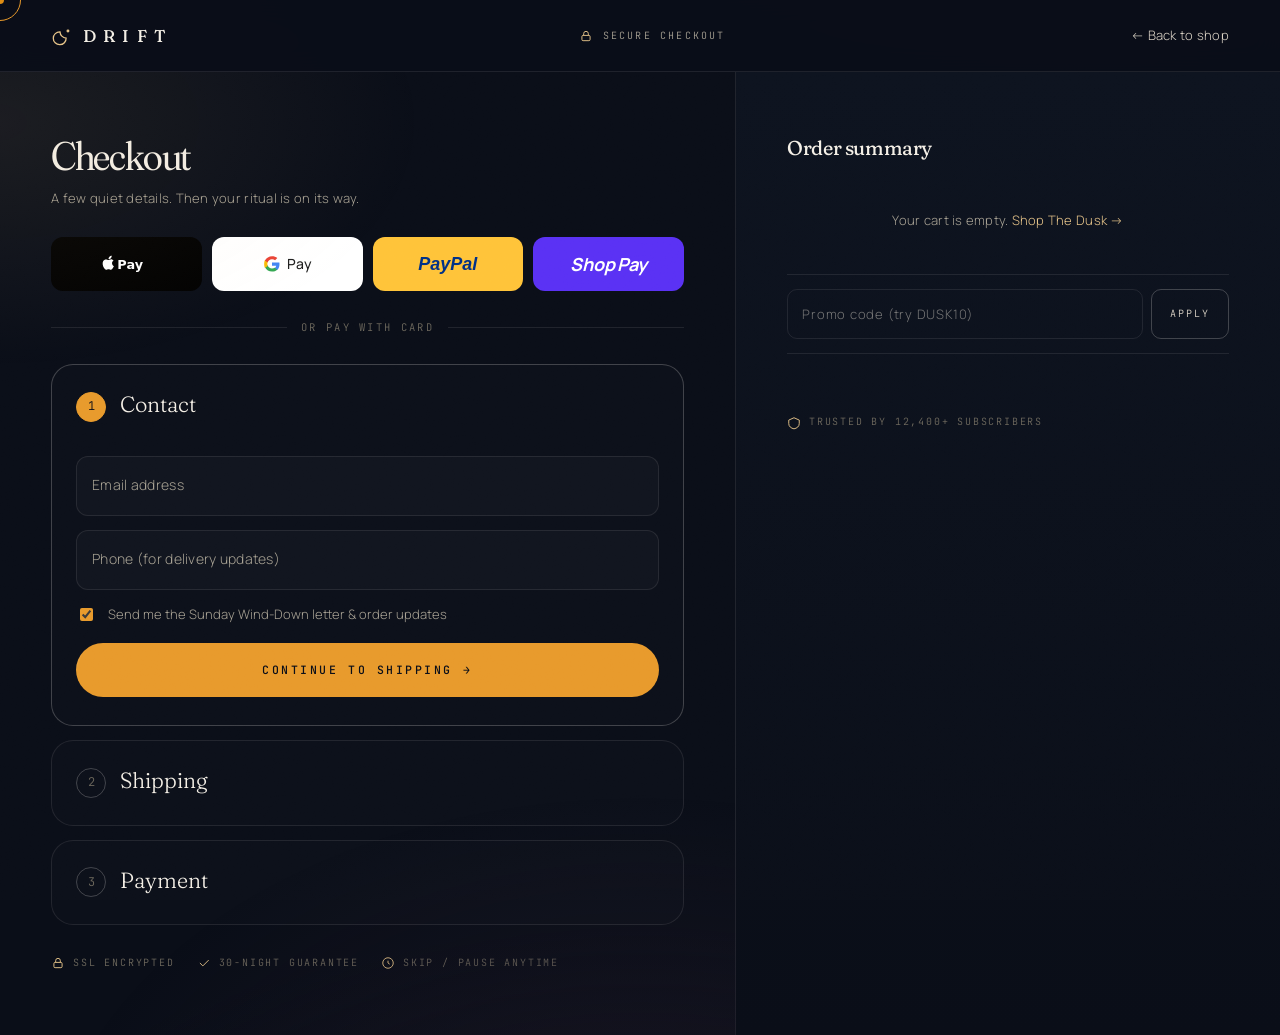
==== checkout.html @ dd1e059d "Initial commit: DRIFT nighttime ritual site - Landing page with hero, problem, ingredients, ritual, " ====
<!doctype html>
<html lang="en">
<head>
<meta charset="utf-8" />
<meta name="viewport" content="width=device-width, initial-scale=1, viewport-fit=cover" />
<title>Checkout · DRIFT</title>
<meta name="theme-color" content="#0A0E18" />
<link rel="preconnect" href="https://fonts.googleapis.com">
<link rel="preconnect" href="https://fonts.gstatic.com" crossorigin>
<link href="https://fonts.googleapis.com/css2?family=Fraunces:ital,opsz,wght,SOFT@0,9..144,300..700,0..100;1,9..144,300..700,0..100&family=Manrope:wght@200;300;400;500;600;700&family=JetBrains+Mono:wght@400;500;600&display=swap" rel="stylesheet">
<link rel="stylesheet" href="assets/styles.css">
</head>
<body class="checkout-shell">

<div class="cursor cursor-dot" id="cursor-dot" aria-hidden="true"></div>
<div class="cursor ring" id="cursor-ring" aria-hidden="true"></div>
<div class="scroll-progress" aria-hidden="true"></div>

<!-- Slim checkout bar -->
<header class="co-bar">
  <a href="index.html" class="brand" aria-label="DRIFT — back home">
    <svg class="logo" viewBox="0 0 24 24" fill="none" stroke="currentColor" stroke-width="1.4">
      <path d="M16.5 14.2A7 7 0 0 1 9.8 7.5a7 7 0 1 0 6.7 6.7Z"/>
      <circle cx="18.5" cy="6.5" r="0.9" fill="currentColor"/>
    </svg>
    DRIFT
  </a>
  <div class="secure">
    <svg width="14" height="14" viewBox="0 0 24 24" fill="none" stroke="currentColor" stroke-width="1.6">
      <rect x="5" y="11" width="14" height="9" rx="2"/>
      <path d="M8 11V8a4 4 0 0 1 8 0v3"/>
    </svg>
    Secure checkout
  </div>
  <a href="index.html" class="small" style="color:var(--bone-dim)">← Back to shop</a>
</header>

<div class="co-grid">
  <!-- LEFT: Forms -->
  <main class="co-left">
    <h2 style="font-size:clamp(28px, 3.4vw, 40px); margin-bottom:6px">Checkout</h2>
    <p class="small">A few quiet details. Then your ritual is on its way.</p>

    <!-- Express pay -->
    <div class="express-pay" aria-label="Express checkout">
      <button class="pay-btn pay-apple" data-express="apple" aria-label="Apple Pay">
        <svg viewBox="0 0 60 24" xmlns="http://www.w3.org/2000/svg" aria-hidden="true" height="22">
          <path fill="currentColor" d="M11 6.6c.7 0 1.6-.5 2.1-1.1.5-.6.8-1.4.8-2.2 0-.1 0-.2 0-.3-1 0-2.1.6-2.7 1.3-.5.5-.9 1.4-.8 2.2 0 .1 0 .1.6.1ZM13 7c-1.2-.1-2.2.7-2.8.7-.6 0-1.5-.7-2.5-.7-1.3 0-2.5.7-3.1 1.8-1.3 2.3-.4 5.7.9 7.5.6.9 1.4 1.9 2.4 1.9 1 0 1.3-.6 2.5-.6 1.2 0 1.5.6 2.5.6 1 0 1.7-.9 2.3-1.8.7-1 1-2 1-2.1 0 0-2-.8-2-3.1 0-1.9 1.6-2.8 1.7-2.9-.9-1.4-2.4-1.6-2.9-1.6Z"/>
          <text x="20" y="17" font-family="-apple-system, BlinkMacSystemFont, system-ui" font-weight="600" font-size="14" fill="currentColor">Pay</text>
        </svg>
      </button>
      <button class="pay-btn pay-google" data-express="google" aria-label="Google Pay">
        <svg width="18" height="18" viewBox="0 0 24 24" aria-hidden="true">
          <path fill="#4285F4" d="M22 12.2c0-.7-.1-1.5-.2-2.2H12v4.2h5.6c-.2 1.3-1 2.4-2.1 3.1v2.6h3.4c2-1.8 3.1-4.5 3.1-7.7Z"/>
          <path fill="#34A853" d="M12 22c2.8 0 5.2-.9 7-2.5l-3.4-2.6c-.9.6-2.1 1-3.6 1-2.8 0-5.1-1.9-5.9-4.4H2.6v2.7C4.4 19.6 8 22 12 22Z"/>
          <path fill="#FBBC04" d="M6.1 13.5c-.2-.6-.3-1.3-.3-2s.1-1.4.3-2V6.8H2.6C1.9 8.3 1.5 10.1 1.5 12s.4 3.7 1.1 5.2L6.1 14.5Z"/>
          <path fill="#EA4335" d="M12 5.5c1.6 0 3 .5 4.1 1.6l3-3C17.2 2.4 14.8 1.5 12 1.5 8 1.5 4.4 3.9 2.6 7.3L6.1 10c.8-2.5 3.1-4.5 5.9-4.5Z"/>
        </svg>
        Pay
      </button>
      <button class="pay-btn pay-paypal" data-express="paypal" aria-label="PayPal">PayPal</button>
      <button class="pay-btn pay-shop" data-express="shop" aria-label="Shop Pay"><span></span></button>
    </div>
    <div class="pay-divider">or pay with card</div>

    <!-- Step 1: Contact -->
    <section class="co-step active" id="step-contact" data-step="contact">
      <header class="co-step-head">
        <span class="co-step-num">1</span>
        <div style="flex:1">
          <div class="co-step-title">Contact</div>
          <div class="co-step-summary" id="sum-contact"></div>
        </div>
        <button class="edit" type="button" data-edit="contact">Edit</button>
      </header>
      <div class="co-step-body">
        <div class="co-step-inner">
          <div class="field">
            <input type="email" id="email" placeholder=" " required autocomplete="email"/>
            <label for="email">Email address</label>
          </div>
          <div class="field">
            <input type="tel" id="phone" placeholder=" " autocomplete="tel"/>
            <label for="phone">Phone (for delivery updates)</label>
          </div>
          <label class="save-row">
            <input type="checkbox" id="optin" checked/>
            <span>Send me the Sunday Wind-Down letter & order updates</span>
          </label>
          <button class="btn btn-primary btn-block" data-next="contact" style="margin-top:18px">Continue to shipping <span class="arr">→</span></button>
        </div>
      </div>
    </section>

    <!-- Step 2: Shipping -->
    <section class="co-step" id="step-shipping" data-step="shipping">
      <header class="co-step-head">
        <span class="co-step-num">2</span>
        <div style="flex:1">
          <div class="co-step-title">Shipping</div>
          <div class="co-step-summary" id="sum-shipping"></div>
        </div>
        <button class="edit" type="button" data-edit="shipping">Edit</button>
      </header>
      <div class="co-step-body">
        <div class="co-step-inner">
          <div class="field-row">
            <div class="field">
              <input type="text" id="first" placeholder=" " required autocomplete="given-name"/>
              <label for="first">First name</label>
            </div>
            <div class="field">
              <input type="text" id="last" placeholder=" " required autocomplete="family-name"/>
              <label for="last">Last name</label>
            </div>
          </div>
          <div class="field">
            <input type="text" id="address" placeholder=" " required autocomplete="address-line1"/>
            <label for="address">Address</label>
          </div>
          <div class="field">
            <input type="text" id="address2" placeholder=" " autocomplete="address-line2"/>
            <label for="address2">Apartment, suite, etc. (optional)</label>
          </div>
          <div class="field-row-3">
            <div class="field">
              <input type="text" id="city" placeholder=" " required autocomplete="address-level2"/>
              <label for="city">City</label>
            </div>
            <div class="field">
              <select id="state" required>
                <option value="" disabled selected hidden></option>
                <option>CA</option><option>NY</option><option>TX</option><option>FL</option>
                <option>WA</option><option>MA</option><option>IL</option><option>CO</option>
              </select>
              <label for="state">State</label>
            </div>
            <div class="field">
              <input type="text" id="zip" placeholder=" " required pattern="\d{5}" autocomplete="postal-code"/>
              <label for="zip">ZIP</label>
            </div>
          </div>

          <!-- Shipping method -->
          <div style="margin-top:18px; display:flex; flex-direction:column; gap:10px">
            <label class="ship-method" style="display:flex; align-items:center; justify-content:space-between; padding:16px 18px; border:1px solid var(--amber); background:rgba(245,166,35,.06); border-radius:12px; cursor:pointer">
              <span style="display:flex; align-items:center; gap:12px">
                <input type="radio" name="ship" checked style="accent-color:var(--amber)"/>
                <span>
                  <div style="font-family:var(--serif); font-size:16px">Standard · 3–5 days</div>
                  <div class="small">Carbon-neutral shipping</div>
                </span>
              </span>
              <span style="font-family:var(--serif); font-size:16px" id="std-ship">Free</span>
            </label>
            <label class="ship-method" style="display:flex; align-items:center; justify-content:space-between; padding:16px 18px; border:1px solid var(--hairline); border-radius:12px; cursor:pointer">
              <span style="display:flex; align-items:center; gap:12px">
                <input type="radio" name="ship" style="accent-color:var(--amber)"/>
                <span>
                  <div style="font-family:var(--serif); font-size:16px">Express · 1–2 days</div>
                  <div class="small">Tomorrow night, on us</div>
                </span>
              </span>
              <span style="font-family:var(--serif); font-size:16px">$12</span>
            </label>
          </div>

          <button class="btn btn-primary btn-block" data-next="shipping" style="margin-top:18px">Continue to payment <span class="arr">→</span></button>
        </div>
      </div>
    </section>

    <!-- Step 3: Payment -->
    <section class="co-step" id="step-payment" data-step="payment">
      <header class="co-step-head">
        <span class="co-step-num">3</span>
        <div style="flex:1">
          <div class="co-step-title">Payment</div>
          <div class="co-step-summary" id="sum-payment"></div>
        </div>
        <button class="edit" type="button" data-edit="payment">Edit</button>
      </header>
      <div class="co-step-body">
        <div class="co-step-inner">
          <div class="card-input-wrap">
            <div class="field" style="margin-bottom:0">
              <input type="text" id="card" placeholder=" " required maxlength="23" inputmode="numeric" autocomplete="cc-number"/>
              <label for="card">Card number</label>
            </div>
            <div class="brands" aria-hidden="true">
              <div class="card-brand brand-visa" id="b-visa">VISA</div>
              <div class="card-brand brand-mc" id="b-mc">MC</div>
              <div class="card-brand brand-amex" id="b-amex">AMEX</div>
            </div>
          </div>
          <div class="field-row" style="margin-top:14px">
            <div class="field">
              <input type="text" id="exp" placeholder=" " required maxlength="5" inputmode="numeric" autocomplete="cc-exp"/>
              <label for="exp">MM / YY</label>
            </div>
            <div class="field">
              <input type="text" id="cvc" placeholder=" " required maxlength="4" inputmode="numeric" autocomplete="cc-csc"/>
              <label for="cvc">CVC</label>
            </div>
          </div>
          <div class="field">
            <input type="text" id="cardname" placeholder=" " required autocomplete="cc-name"/>
            <label for="cardname">Name on card</label>
          </div>
          <label class="save-row">
            <input type="checkbox" id="billing-same" checked/>
            <span>Billing address is the same as shipping</span>
          </label>
          <label class="save-row">
            <input type="checkbox" id="save-info"/>
            <span>Save my info for faster checkout next time</span>
          </label>

          <button class="btn btn-primary btn-block btn-lg" id="place-order" style="margin-top:22px">
            <span id="place-label">Place order — <span id="place-total">$0.00</span></span>
            <span class="arr">→</span>
          </button>

          <p class="small" style="margin-top:14px; text-align:center">
            By placing your order you agree to DRIFT's <a href="#" style="color:var(--amber-soft)">Terms</a> &
            <a href="#" style="color:var(--amber-soft)">Privacy Policy</a>.
          </p>
        </div>
      </div>
    </section>

    <div class="trust-row" style="margin-top:30px">
      <span><svg width="14" height="14" viewBox="0 0 24 24" fill="none" stroke="currentColor" stroke-width="1.6"><rect x="5" y="11" width="14" height="9" rx="2"/><path d="M8 11V8a4 4 0 0 1 8 0v3"/></svg>SSL encrypted</span>
      <span><svg width="14" height="14" viewBox="0 0 24 24" fill="none" stroke="currentColor" stroke-width="1.6"><path d="M5 12l5 5L20 7"/></svg>30-night guarantee</span>
      <span><svg width="14" height="14" viewBox="0 0 24 24" fill="none" stroke="currentColor" stroke-width="1.6"><circle cx="12" cy="12" r="9"/><path d="M12 8v4l3 2"/></svg>Skip / pause anytime</span>
    </div>
  </main>

  <!-- RIGHT: Order summary -->
  <aside class="co-right">
    <div class="summary">
      <h3>Order summary</h3>
      <div id="sum-lines"></div>

      <div class="promo-row">
        <input type="text" id="promo" placeholder="Promo code (try DUSK10)" autocomplete="off"/>
        <button id="apply-promo" type="button">Apply</button>
      </div>
      <div class="promo-applied" id="promo-applied">✓ DUSK10 applied — 10% off your order</div>

      <div class="sum-totals" id="sum-totals"></div>

      <div class="trust-row">
        <span><svg width="14" height="14" viewBox="0 0 24 24" fill="none" stroke="currentColor" stroke-width="1.6"><path d="M3 7l9-4 9 4v6c0 5-4 8-9 9-5-1-9-4-9-9V7Z"/></svg>Trusted by 12,400+ subscribers</span>
      </div>
    </div>
  </aside>
</div>

<script src="assets/app.js"></script>
<script>
  // Render order summary
  function renderSummary(){
    const s = Cart.summary();
    const lines = document.getElementById('sum-lines');
    const totals = document.getElementById('sum-totals');

    if(s.items.length === 0){
      lines.innerHTML = `<p class="small" style="padding:30px 0; text-align:center">Your cart is empty. <a href="index.html" style="color:var(--amber-soft)">Shop The Dusk →</a></p>`;
      totals.innerHTML = '';
      document.getElementById('place-total').textContent = '$0.00';
      return;
    }

    lines.innerHTML = s.items.map(i => {
      const p = PRODUCTS[i.productId];
      return `
        <div class="sum-line">
          <div class="thumb">
            <span class="qb">${i.qty}</span>
            <span class="thumb-mark">${p.image}</span>
          </div>
          <div class="info">
            <div class="n">${p.name}</div>
            <span class="o">${p.sub} · ${i.flavor}</span>
          </div>
          <div class="pr">$${(p.price * i.qty).toFixed(2)}</div>
        </div>
      `;
    }).join('');

    totals.innerHTML = `
      <div class="row"><span>Subtotal</span><span>$${s.subtotal.toFixed(2)}</span></div>
      ${s.discount ? `<div class="row"><span>Promo (${s.promo})</span><span style="color:var(--ok)">−$${s.discount.toFixed(2)}</span></div>` : ''}
      <div class="row"><span>Shipping</span><span>${s.shipping ? '$' + s.shipping.toFixed(2) : 'Free'}</span></div>
      <div class="row"><span>Estimated tax</span><span>$${s.tax.toFixed(2)}</span></div>
      <div class="row grand"><span>Total <small>USD</small></span><span>$${s.total.toFixed(2)}</span></div>
    `;
    document.getElementById('place-total').textContent = `$${s.total.toFixed(2)}`;
  }
  renderSummary();
  document.addEventListener('cart:change', renderSummary);

  // Promo
  const promoInput = document.getElementById('promo');
  document.getElementById('apply-promo').addEventListener('click', () => {
    if(Cart.applyPromo(promoInput.value)){
      document.getElementById('promo-applied').classList.add('show');
      promoInput.value = '';
      toast('Promo applied · 10% off', 'check');
    } else {
      toast('Invalid promo code', 'check');
    }
  });

  // Step navigation
  function goTo(step){
    document.querySelectorAll('.co-step').forEach(s => s.classList.remove('active'));
    document.getElementById(`step-${step}`).classList.add('active');
    document.getElementById(`step-${step}`).scrollIntoView({ behavior:'smooth', block:'start' });
  }
  function complete(step, summary){
    const el = document.getElementById(`step-${step}`);
    el.classList.add('done'); el.classList.remove('active');
    document.getElementById(`sum-${step}`).textContent = summary;
  }

  function validateStep(step){
    let ids = [];
    if(step === 'contact') ids = ['email'];
    if(step === 'shipping') ids = ['first','last','address','city','state','zip'];
    if(step === 'payment') ids = ['card','exp','cvc','cardname'];
    let ok = true;
    ids.forEach(id => {
      const el = document.getElementById(id);
      if(!el.checkValidity()){ el.style.borderColor = 'var(--err)'; ok = false; }
      else el.style.borderColor = '';
    });
    return ok;
  }

  document.querySelectorAll('[data-next]').forEach(b => {
    b.addEventListener('click', () => {
      const step = b.dataset.next;
      if(!validateStep(step)){ toast('Please complete the highlighted fields'); return; }
      if(step === 'contact'){
        complete('contact', document.getElementById('email').value);
        goTo('shipping');
      } else if(step === 'shipping'){
        const f = document.getElementById('first').value;
        const l = document.getElementById('last').value;
        const a = document.getElementById('address').value;
        const c = document.getElementById('city').value;
        const s = document.getElementById('state').value;
        const z = document.getElementById('zip').value;
        complete('shipping', `${f} ${l} · ${a}, ${c}, ${s} ${z}`);
        goTo('payment');
      }
    });
  });

  document.querySelectorAll('[data-edit]').forEach(b => {
    b.addEventListener('click', () => {
      const step = b.dataset.edit;
      document.getElementById(`step-${step}`).classList.remove('done');
      goTo(step);
    });
  });

  // Card number formatting + brand detection
  const cardInput = document.getElementById('card');
  cardInput.addEventListener('input', (e) => {
    let v = e.target.value.replace(/\D/g,'').slice(0,16);
    e.target.value = v.replace(/(.{4})/g, '$1 ').trim();
    document.querySelectorAll('.card-brand').forEach(x => x.classList.remove('active'));
    if(/^4/.test(v)) document.getElementById('b-visa').classList.add('active');
    else if(/^(5[1-5]|2[2-7])/.test(v)) document.getElementById('b-mc').classList.add('active');
    else if(/^3[47]/.test(v)) document.getElementById('b-amex').classList.add('active');
  });

  // Expiry formatting
  const expInput = document.getElementById('exp');
  expInput.addEventListener('input', (e) => {
    let v = e.target.value.replace(/\D/g,'').slice(0,4);
    if(v.length >= 3) v = v.slice(0,2) + ' / ' + v.slice(2);
    e.target.value = v;
  });

  // CVC numeric
  document.getElementById('cvc').addEventListener('input', (e) => {
    e.target.value = e.target.value.replace(/\D/g,'').slice(0,4);
  });

  // ZIP numeric
  document.getElementById('zip').addEventListener('input', (e) => {
    e.target.value = e.target.value.replace(/\D/g,'').slice(0,5);
  });

  // Express pay buttons (dummy → success directly)
  document.querySelectorAll('[data-express]').forEach(b => {
    b.addEventListener('click', () => {
      const provider = b.dataset.express;
      const map = { apple:'Apple Pay', google:'Google Pay', paypal:'PayPal', shop:'Shop Pay' };
      placeOrder(map[provider] || provider);
    });
  });

  // Place order
  function placeOrder(method = 'Card'){
    if(method === 'Card' && !validateStep('payment')){ toast('Please complete payment details'); return; }
    if(Cart.summary().items.length === 0){ toast('Your cart is empty'); return; }

    const btn = document.getElementById('place-order');
    btn.disabled = true;
    document.getElementById('place-label').textContent = 'Placing order…';

    // Build the order
    const order = {
      number: 'DRF-' + Math.random().toString(36).slice(2,8).toUpperCase(),
      email: document.getElementById('email').value || 'guest@drift.co',
      first: document.getElementById('first').value || 'Friend',
      last: document.getElementById('last').value || '',
      address: document.getElementById('address').value || '',
      city: document.getElementById('city').value || '',
      state: document.getElementById('state').value || '',
      zip: document.getElementById('zip').value || '',
      method,
      items: Cart.summary().items.map(i => ({ ...i, product: PRODUCTS[i.productId] })),
      summary: Cart.summary(),
      date: new Date().toISOString()
    };
    localStorage.setItem('drift_last_order', JSON.stringify(order));
    Cart.clear();

    setTimeout(() => { window.location.href = 'confirmation.html'; }, 700);
  }

  document.getElementById('place-order').addEventListener('click', () => placeOrder('Card'));

  // Hide cart icon on checkout (cleaner UX) — already not in this header
</script>
</body>
</html>
---- assets/styles.css ----
/* =========================================================
   DRIFT — Editorial Apothecary System
   Luxury minimalism · Fraunces × Manrope × JetBrains Mono
   ========================================================= */

/* ---------- Tokens ---------- */
:root{
  /* Ink palette — deeper, more warmth at the edges */
  --ink: #0A0E18;
  --ink-2: #0D131F;
  --ink-3: #121826;
  --ink-4: #182032;
  --ink-glass: rgba(15,20,32,.72);

  --hairline: rgba(248,245,242,0.09);
  --hairline-strong: rgba(248,245,242,0.22);

  /* Bone & moonlight */
  --bone: #F4EFE6;
  --bone-dim: #DDD5C8;
  --moon: #C9D2E0;          /* cool moonlight tint */
  --muted: #A8A294;
  --muted-2: #6F6A5E;

  /* Amber as singular light source */
  --amber: #E89A2C;
  --amber-soft: #E8C58A;
  --amber-deep: #A56F1C;
  --amber-glow: rgba(232,154,44,.22);

  /* Plum undertone (atmospheric depth) */
  --plum: #2A1E2E;

  --ok: #7BB99A;
  --err: #D87B6E;

  /* Type */
  --serif: 'Fraunces', 'Cormorant Garamond', 'Noto Serif', Georgia, serif;
  --sans: 'Manrope', system-ui, -apple-system, 'Segoe UI', sans-serif;
  --mono: 'JetBrains Mono', ui-monospace, 'SF Mono', Menlo, monospace;

  /* Layout */
  --maxw: 1280px;
  --gutter: clamp(20px, 4vw, 56px);
  --section: clamp(80px, 12vw, 160px);
  --radius: 14px;
  --radius-lg: 22px;
  --radius-xl: 28px;

  --ease: cubic-bezier(.2,.7,.2,1);
  --ease-out: cubic-bezier(.16,1,.3,1);
  --ease-in-out: cubic-bezier(.65,0,.35,1);

  --shadow-soft: 0 30px 80px -20px rgba(0,0,0,.7);
  --shadow-amber: 0 28px 80px -16px rgba(232,154,44,.45);
}

*{box-sizing:border-box}
*::selection{ background:var(--amber); color:var(--ink) }
html,body{margin:0;padding:0}
html{ scroll-behavior:smooth; background:var(--ink) }
body{
  font-family:var(--sans);
  background:var(--ink);
  color:var(--bone);
  -webkit-font-smoothing:antialiased;
  -moz-osx-font-smoothing:grayscale;
  text-rendering:optimizeLegibility;
  font-feature-settings: "ss01", "kern";
  font-weight:300;
  line-height:1.6;
  overflow-x:hidden;
  min-height:100svh;
  cursor:none;
}
@media (max-width: 880px), (hover: none){ body{ cursor:auto } }
img{max-width:100%;display:block}
a{color:inherit;text-decoration:none}
button{font:inherit;cursor:none;border:none;background:none;color:inherit}
@media (max-width: 880px), (hover: none){ button{ cursor:pointer } }
input,textarea,select{font:inherit;color:inherit}

/* Scrollbar */
::-webkit-scrollbar{ width:10px; height:10px }
::-webkit-scrollbar-track{ background:transparent }
::-webkit-scrollbar-thumb{ background:rgba(248,245,242,.08); border-radius:99px }
::-webkit-scrollbar-thumb:hover{ background:rgba(232,154,44,.30) }

/* Atmospheric backdrop */
body::before{
  content:""; position:fixed; inset:-20vh -10vw auto -10vw; height:140vh;
  background:
    radial-gradient(55% 35% at 78% -2%, rgba(232,154,44,0.13), transparent 70%),
    radial-gradient(40% 28% at 8% 24%, rgba(232,197,138,0.08), transparent 70%),
    radial-gradient(60% 50% at 50% 110%, rgba(42,30,46,.45), transparent 65%),
    radial-gradient(80% 60% at 50% 130%, var(--ink) 0%, rgba(10,14,24,0) 70%);
  pointer-events:none; z-index:0;
}
body::after{
  content:""; position:fixed; inset:0; pointer-events:none; z-index:1;
  background-image:url("data:image/svg+xml;utf8,<svg xmlns='http://www.w3.org/2000/svg' width='180' height='180'><filter id='n'><feTurbulence type='fractalNoise' baseFrequency='0.85' numOctaves='2' stitchTiles='stitch'/><feColorMatrix values='0 0 0 0 0.95 0 0 0 0 0.93 0 0 0 0 0.90 0 0 0 0.4 0'/></filter><rect width='100%' height='100%' filter='url(%23n)'/></svg>");
  opacity:.045; mix-blend-mode:overlay;
}

.wrap{ max-width:var(--maxw); margin:0 auto; padding:0 var(--gutter); position:relative; z-index:2 }

/* Custom cursor */
.cursor{
  position:fixed; top:0; left:0; pointer-events:none; z-index:200;
  width:8px; height:8px; border-radius:50%;
  background:var(--amber);
  mix-blend-mode:difference;
  transform:translate(-50%, -50%);
  transition: width .35s var(--ease-out), height .35s var(--ease-out),
              background .25s var(--ease), opacity .2s;
  will-change:transform;
}
.cursor.ring{
  width:42px; height:42px; background:transparent;
  border:1px solid var(--amber);
  mix-blend-mode:normal;
  transition: width .45s var(--ease-out), height .45s var(--ease-out),
              transform .12s linear, opacity .2s, border-color .2s;
}
.cursor.is-over{ width:60px; height:60px }
.cursor-dot.is-over{ width:0; height:0 }
.cursor.is-text{ width:2px; height:22px; border-radius:2px; background:var(--bone); border:none }
.cursor.is-hidden{ opacity:0 }
@media (max-width: 880px), (hover: none){ .cursor{ display:none } }

/* Scroll progress bar */
.scroll-progress{
  position:fixed; top:0; left:0; height:2px; width:0%;
  background:linear-gradient(90deg, var(--amber-soft), var(--amber));
  z-index:90; transition:width .1s linear;
  box-shadow:0 0 14px var(--amber-glow);
}

/* ---------- Type ---------- */
h1,h2,h3,h4{
  font-family:var(--serif);
  font-weight:400; letter-spacing:-0.02em; line-height:1.05;
  margin:0;
  font-variation-settings: "opsz" 144, "SOFT" 100, "wght" 400;
  text-wrap:balance;
}
h1{
  font-size:clamp(56px, 11vw, 168px);
  letter-spacing:-0.045em; line-height:0.92;
  font-variation-settings: "opsz" 144, "SOFT" 30, "wght" 350;
}
h2{
  font-size:clamp(36px, 6.6vw, 96px);
  letter-spacing:-0.035em; line-height:.98;
  font-variation-settings: "opsz" 96, "SOFT" 50, "wght" 380;
}
h3{ font-size:clamp(22px, 2.4vw, 32px); line-height:1.18; font-variation-settings: "opsz" 24, "SOFT" 80, "wght" 420 }

em, i{ font-style:italic; font-variation-settings: "opsz" 144, "SOFT" 100, "wght" 350 }

.eyebrow{
  font-family:var(--mono); font-size:11px; font-weight:500;
  text-transform:uppercase; letter-spacing:.24em;
  color:var(--amber-soft);
}
.lede{ font-size:clamp(16px, 1.4vw, 19px); color:var(--bone-dim); max-width:60ch; line-height:1.65; font-weight:300 }
.small{ font-size:13px; color:var(--muted); letter-spacing:.02em }
.mono{ font-family:var(--mono); font-size:11px; letter-spacing:.18em; text-transform:uppercase }

/* Drop cap */
.dropcap::first-letter{
  font-family:var(--serif); font-style:italic;
  font-size:5em; line-height:.85; float:left;
  margin: .04em .08em -.05em 0; color:var(--amber-soft);
  font-variation-settings: "opsz" 144, "SOFT" 100, "wght" 380;
}

/* Letter-by-letter reveal */
.split-line{ display:block; overflow:hidden }
.split-line .word{ display:inline-block; transform:translateY(110%); transition: transform 1.1s var(--ease-out) }
.in .split-line .word, .split-line .word.in{ transform:none }
.split-line .word:nth-child(1){ transition-delay:.04s }
.split-line .word:nth-child(2){ transition-delay:.10s }
.split-line .word:nth-child(3){ transition-delay:.16s }
.split-line .word:nth-child(4){ transition-delay:.22s }
.split-line .word:nth-child(5){ transition-delay:.28s }
.split-line .word:nth-child(6){ transition-delay:.34s }

/* ---------- Buttons ---------- */
.btn{
  display:inline-flex; align-items:center; justify-content:center; gap:10px;
  padding:16px 30px; border-radius:999px;
  font-family:var(--mono);
  font-weight:500; font-size:11.5px; letter-spacing:.22em; text-transform:uppercase;
  transition: transform .35s var(--ease), box-shadow .35s var(--ease),
              background .35s var(--ease), color .35s var(--ease), border-color .35s var(--ease);
  will-change:transform; user-select:none;
  position:relative; overflow:hidden;
}
.btn-primary{ background:var(--amber); color:var(--ink); }
.btn-primary:hover{ box-shadow:0 22px 50px -14px rgba(232,154,44,.6), 0 0 0 1px rgba(232,154,44,.35) inset }
.btn-primary:active{ transform:scale(.98) !important }
.btn-ghost{ border:1px solid var(--hairline-strong); color:var(--bone); background:transparent; }
.btn-ghost:hover{ border-color:var(--bone); background:rgba(248,245,242,.04) }
.btn-block{ width:100%; padding:18px 24px }
.btn-lg{ padding:20px 36px; font-size:12px }
.btn .arr{ transition:transform .35s var(--ease) }
.btn:hover .arr{ transform:translateX(4px) }
.btn:disabled{ opacity:.55; cursor:not-allowed; transform:none !important; box-shadow:none !important }

.btn-primary::after{
  content:""; position:absolute; top:0; bottom:0; left:-30%; width:30%;
  background:linear-gradient(110deg, transparent, rgba(255,255,255,.45), transparent);
  transform:skewX(-20deg); transition:left .9s var(--ease-out);
  pointer-events:none;
}
.btn-primary:hover::after{ left:130% }

/* ---------- NAV ---------- */
.nav{
  position:fixed; top:0; left:0; right:0; z-index:50;
  backdrop-filter:saturate(140%) blur(16px); -webkit-backdrop-filter:saturate(140%) blur(16px);
  background:linear-gradient(180deg, rgba(10,14,24,.72), rgba(10,14,24,.30) 70%, rgba(10,14,24,0));
  transition: background .35s var(--ease), border-color .35s var(--ease);
  border-bottom:1px solid transparent;
}
.nav.is-stuck{
  background:rgba(10,14,24,.92);
  border-bottom-color:var(--hairline);
}
.nav-inner{ display:flex; align-items:center; justify-content:space-between; height:74px }
.brand{
  display:flex; align-items:center; gap:10px;
  font-family:var(--serif); letter-spacing:.42em; font-size:17px; font-weight:400;
  font-variation-settings: "opsz" 14, "SOFT" 40, "wght" 460;
}
.brand .logo{ width:22px; height:22px; color:var(--amber-soft) }
.nav-links{ display:flex; gap:36px; font-family:var(--mono); font-size:11px; letter-spacing:.18em; text-transform:uppercase; color:var(--bone-dim) }
.nav-links a{ position:relative; padding:8px 0 }
.nav-links a::after{
  content:""; position:absolute; left:0; right:100%; bottom:2px; height:1px;
  background:var(--amber-soft); transition:right .35s var(--ease);
}
.nav-links a:hover::after{ right:0 }
.nav-cta{ display:flex; align-items:center; gap:14px }

.icon-btn{
  position:relative; width:42px; height:42px; border-radius:999px;
  border:1px solid var(--hairline-strong); display:flex; align-items:center; justify-content:center;
  transition: border-color .3s var(--ease), background .3s var(--ease), transform .2s var(--ease);
}
.icon-btn:hover{ border-color:var(--bone); background:rgba(248,245,242,.04) }
.icon-btn:active{ transform:scale(.94) }
.cart-badge{
  position:absolute; top:-4px; right:-4px; min-width:18px; height:18px; padding:0 5px;
  border-radius:999px; background:var(--amber); color:var(--ink);
  font-family:var(--mono); font-size:10px; font-weight:600; letter-spacing:.04em;
  display:flex; align-items:center; justify-content:center;
  transform:scale(0); transition:transform .35s var(--ease-out);
  box-shadow:0 0 0 2px var(--ink);
}
.cart-badge.show{ transform:scale(1) }
.cart-badge.bump{ animation: bump .5s var(--ease-out) }
@keyframes bump{ 0%{transform:scale(1)} 40%{transform:scale(1.4)} 100%{transform:scale(1)} }

.menu-btn{ display:none; width:42px; height:42px; border-radius:999px; border:1px solid var(--hairline-strong); align-items:center; justify-content:center }
.menu-btn span{ display:block; width:18px; height:1px; background:var(--bone); position:relative }
.menu-btn span::before,.menu-btn span::after{ content:""; position:absolute; left:0; right:0; height:1px; background:var(--bone) }
.menu-btn span::before{ top:-6px } .menu-btn span::after{ top:6px }

@media (max-width: 880px){
  .nav-links{ display:none }
  .menu-btn{ display:flex }
}

/* Mobile drawer */
.drawer{
  position:fixed; inset:0; z-index:60; background:var(--ink);
  transform:translateY(-100%); transition:transform .55s var(--ease);
  display:flex; flex-direction:column;
}
.drawer.open{ transform:none }
.drawer-top{ display:flex; justify-content:space-between; align-items:center; padding:22px var(--gutter); border-bottom:1px solid var(--hairline) }
.drawer-links{ display:flex; flex-direction:column; padding:30px var(--gutter); gap:8px }
.drawer-links a{ font-family:var(--serif); font-size:42px; padding:14px 0; border-bottom:1px solid var(--hairline) }
.close-btn{ width:42px; height:42px; border-radius:999px; border:1px solid var(--hairline-strong); display:flex; align-items:center; justify-content:center; font-size:18px }

/* ---------- CART DRAWER ---------- */
.cart-overlay{
  position:fixed; inset:0; background:rgba(6,9,15,.65);
  backdrop-filter:blur(8px); -webkit-backdrop-filter:blur(8px);
  opacity:0; pointer-events:none; transition:opacity .35s var(--ease);
  z-index:70;
}
.cart-overlay.open{ opacity:1; pointer-events:auto }

.cart-drawer{
  position:fixed; top:0; right:0; bottom:0; width:min(480px, 100vw);
  background:var(--ink-2);
  border-left:1px solid var(--hairline);
  z-index:71;
  transform:translateX(100%);
  transition:transform .55s var(--ease-out);
  display:flex; flex-direction:column;
  box-shadow:-30px 0 80px -10px rgba(0,0,0,.7);
}
.cart-drawer.open{ transform:none }
.cart-head{
  display:flex; align-items:center; justify-content:space-between;
  padding:24px 28px; border-bottom:1px solid var(--hairline);
}
.cart-head .title{ font-family:var(--serif); font-size:28px; letter-spacing:-.02em; font-variation-settings: "opsz" 36, "SOFT" 80, "wght" 380 }
.cart-head .count{ color:var(--muted); font-size:11px; letter-spacing:.2em; margin-left:8px; font-family:var(--mono); text-transform:uppercase }

.cart-body{ flex:1; overflow-y:auto; padding:8px 28px }
.cart-empty{
  text-align:center; padding:60px 20px; display:flex; flex-direction:column; gap:18px; align-items:center;
}
.cart-empty .moon-rule{ width:42px; height:42px; color:var(--amber-soft); opacity:.7 }
.cart-empty p{ color:var(--muted); margin:0; max-width:30ch }

.cart-line{
  display:grid; grid-template-columns:84px 1fr auto; gap:18px; align-items:center;
  padding:24px 0; border-bottom:1px solid var(--hairline);
}
.cart-line:last-child{ border-bottom:none }
.cart-thumb{
  width:84px; height:104px; border-radius:10px;
  background:linear-gradient(180deg, #11182a, #060a17);
  border:1px solid var(--hairline);
  display:flex; align-items:center; justify-content:center; padding:14px 10px;
  position:relative; overflow:hidden;
  box-shadow: inset 0 1px 0 rgba(248,245,242,.06);
}
.cart-thumb::before{
  content:""; position:absolute; inset:auto 0 -10% 0; height:65%;
  background:radial-gradient(50% 60% at 50% 0%, rgba(232,154,44,.22), transparent 70%);
}
.cart-thumb-mark{
  font-family:var(--serif); font-size:11px; letter-spacing:.34em; color:var(--amber-soft);
  text-align:center; position:relative; z-index:1;
}
.cart-info .name{ font-family:var(--serif); font-size:18px; line-height:1.2; font-variation-settings: "opsz" 24, "SOFT" 80, "wght" 420 }
.cart-info .opt{ display:block; color:var(--muted); font-size:12px; margin-top:6px; letter-spacing:.04em; font-family:var(--mono); text-transform:uppercase }
.qty-control{
  display:inline-flex; align-items:center; gap:0;
  border:1px solid var(--hairline-strong); border-radius:999px; padding:2px;
  margin-top:10px;
}
.qty-control button{
  width:28px; height:28px; border-radius:999px; display:flex; align-items:center; justify-content:center;
  color:var(--bone-dim); transition: background .2s, color .2s;
}
.qty-control button:hover{ background:rgba(248,245,242,.06); color:var(--bone) }
.qty-control .q{ min-width:24px; text-align:center; font-size:12px; font-weight:500; font-family:var(--mono) }
.cart-line .right{ text-align:right; display:flex; flex-direction:column; align-items:flex-end; gap:10px }
.cart-line .price{ font-family:var(--serif); font-size:19px; font-variation-settings: "opsz" 24, "SOFT" 60 }
.cart-line .remove{ color:var(--muted-2); font-size:10px; letter-spacing:.22em; text-transform:uppercase; transition:color .2s; font-family:var(--mono) }
.cart-line .remove:hover{ color:var(--err) }

.cart-foot{
  border-top:1px solid var(--hairline);
  padding:24px 28px 28px;
  background:linear-gradient(180deg, rgba(248,245,242,0), rgba(248,245,242,.02));
}
.cart-foot .ship-note{
  display:flex; align-items:center; gap:8px;
  color:var(--amber-soft); font-family:var(--mono); font-size:11px; letter-spacing:.18em; text-transform:uppercase;
  margin-bottom:14px;
}
.cart-foot .totals{ display:flex; justify-content:space-between; padding:8px 0; font-size:14px; color:var(--bone-dim) }
.cart-foot .totals.grand{ font-family:var(--serif); font-size:24px; color:var(--bone); padding-top:14px; border-top:1px solid var(--hairline); margin-top:8px; font-variation-settings: "opsz" 36, "SOFT" 80 }
.cart-foot .btn{ margin-top:18px }
.cart-foot .legal{ text-align:center; color:var(--muted-2); font-size:10px; margin-top:14px; letter-spacing:.18em; font-family:var(--mono); text-transform:uppercase }

/* ---------- HERO ---------- */
.hero{
  position:relative; padding: 140px 0 var(--section);
  min-height:100svh;
  display:flex; align-items:center;
  overflow:hidden;
}

/* Aurora floor */
.aurora{
  position:absolute; left:-10%; right:-10%; bottom:-30%;
  height:70%; pointer-events:none; z-index:0;
  background:
    radial-gradient(45% 60% at 30% 60%, rgba(232,154,44,.18), transparent 70%),
    radial-gradient(35% 50% at 75% 40%, rgba(232,197,138,.10), transparent 70%),
    radial-gradient(30% 50% at 50% 80%, rgba(42,30,46,.40), transparent 70%);
  filter:blur(40px);
  animation: aurora 18s ease-in-out infinite;
}
@keyframes aurora{
  0%,100%{ transform:translate(0,0) scale(1) }
  50%{ transform:translate(-2%, -3%) scale(1.05) }
}

.hero-grid{
  display:grid; grid-template-columns: 1.2fr 0.8fr;
  gap: clamp(40px, 6vw, 96px); align-items:center; position:relative; z-index:2;
}
@media (max-width: 980px){ .hero-grid{ grid-template-columns:1fr; gap:60px } }

.hero h1{ position:relative }
.hero h1 .em{ color:var(--bone) }
.hero h1 .it{
  font-style:italic; color:var(--amber-soft); font-weight:400;
  font-variation-settings: "opsz" 144, "SOFT" 100, "wght" 320;
}
.hero-subline{ margin-top:32px; max-width:46ch }
.hero-actions{ margin-top:40px; display:flex; gap:14px; flex-wrap:wrap }
.hero-meta{
  margin-top:54px; display:flex; gap:30px; flex-wrap:wrap; color:var(--muted);
  font-family:var(--mono);
  font-size:10.5px; letter-spacing:.22em; text-transform:uppercase;
}
.hero-meta .dot{ width:5px; height:5px; border-radius:999px; background:var(--amber); display:inline-block; margin-right:10px; vertical-align:middle }

/* Editorial caption stripe (right side) */
.hero-caption{
  position:absolute; right:calc(var(--gutter) + 8px); top:50%;
  transform:translateY(-50%) rotate(90deg); transform-origin:right center;
  font-family:var(--mono); font-size:10.5px; letter-spacing:.34em; text-transform:uppercase;
  color:var(--muted-2); display:flex; gap:18px; align-items:center; white-space:nowrap;
  z-index:3;
}
.hero-caption span{ display:flex; gap:14px; align-items:center }
.hero-caption .pip{ width:5px; height:5px; background:var(--amber); border-radius:99px }
@media (max-width: 980px){ .hero-caption{ display:none } }

/* Hero art */
.hero-art{
  position:relative; aspect-ratio: 1/1.05;
  display:flex; align-items:center; justify-content:center;
}
.moon{
  position:absolute; inset:6% 6% auto 6%;
  aspect-ratio:1/1; border-radius:50%;
  background:
    radial-gradient(circle at 35% 35%, #2e3245 0%, #161b2c 55%, #0a0e1a 100%);
  box-shadow:
    inset -34px -46px 90px rgba(0,0,0,.6),
    inset 22px 22px 60px rgba(232,154,44,.10),
    0 0 140px rgba(232,154,44,.18),
    0 0 260px rgba(232,154,44,.08);
  animation: floaty 9s ease-in-out infinite;
  will-change: transform;
}
.moon::after{
  content:""; position:absolute; inset:0; border-radius:50%;
  background:
    radial-gradient(2px 2px at 22% 28%, rgba(255,255,255,.20), transparent 60%),
    radial-gradient(3px 3px at 68% 62%, rgba(255,255,255,.10), transparent 60%),
    radial-gradient(2px 2px at 80% 25%, rgba(255,255,255,.16), transparent 60%),
    radial-gradient(2px 2px at 30% 70%, rgba(255,255,255,.12), transparent 60%);
  mix-blend-mode:screen;
}
.stars{ position:absolute; inset:0; pointer-events:none }
.star{ position:absolute; width:2px; height:2px; background:var(--bone); border-radius:50%; opacity:.5; animation:twinkle 4s ease-in-out infinite }
.star.s2{ width:3px; height:3px; opacity:.7 }
@keyframes twinkle{ 0%,100%{opacity:.2} 50%{opacity:.85} }
@keyframes floaty{ 0%,100%{transform:translateY(0)} 50%{transform:translateY(-12px)} }

/* Sachet */
.sachet{
  position:relative; width:clamp(180px, 28vw, 290px); aspect-ratio: 1/2.4;
  background: linear-gradient(180deg, #131a2c 0%, #070b18 100%);
  border-radius: 16px 16px 12px 12px;
  box-shadow:
    inset 0 1px 0 rgba(248,245,242,.10),
    inset 0 -10px 30px rgba(0,0,0,.6),
    0 38px 80px -10px rgba(0,0,0,.7),
    0 0 120px rgba(232,154,44,.20);
  display:flex; flex-direction:column; align-items:center; justify-content:space-between;
  padding:18% 10% 14%;
  transform:rotate(-5deg);
  z-index:2;
  transition: transform 1s var(--ease);
}
.hero-art:hover .sachet{ transform:rotate(-2deg) translateY(-8px) }
.sachet::before{
  content:""; position:absolute; left:6%; right:6%; top:6px; height:9px;
  background: repeating-linear-gradient(90deg, transparent 0 4px, rgba(248,245,242,.20) 4px 6px);
  border-radius:6px;
}
/* Foil sachet seal stripe */
.sachet::after{
  content:""; position:absolute; left:8%; right:8%; bottom:14%; height:1px;
  background:linear-gradient(90deg, transparent, rgba(232,197,138,.4), transparent);
}
.sachet-logo{
  font-family:var(--serif); font-size: clamp(20px, 2.6vw, 30px); letter-spacing:.36em;
  color:var(--amber-soft); font-variation-settings: "opsz" 36, "SOFT" 60, "wght" 460;
}
.sachet-tag{
  font-family:var(--serif); font-style:italic; font-size: clamp(10px, 1vw, 13px);
  color:var(--bone-dim); margin-top:8px; letter-spacing:.04em;
  font-variation-settings: "opsz" 14, "SOFT" 100, "wght" 360;
}
.sachet-meta{
  text-align:center; line-height:1.6;
  font-family:var(--mono); font-size:8.5px; letter-spacing:.26em; text-transform:uppercase; color:var(--muted);
}
.sachet-moon{ width:36px; height:36px; opacity:.9 }

/* ---------- Sections ---------- */
section{ padding: var(--section) 0; position:relative }

/* Section number marker (top-left of wrap) */
.section-num{
  position:absolute; top:calc(var(--section) - 30px); left:var(--gutter);
  font-family:var(--mono); font-size:10.5px; letter-spacing:.28em; text-transform:uppercase;
  color:var(--amber-soft); display:flex; align-items:center; gap:14px; z-index:3;
}
.section-num::before{ content:""; width:36px; height:1px; background:var(--amber-soft) }
@media (max-width: 980px){
  .section-num{ position:static; margin-bottom:24px }
}

.section-head{
  display:grid; grid-template-columns: 1fr 1fr; gap:60px; align-items:end;
  margin-bottom:64px; padding-top:20px;
}
@media(max-width:880px){ .section-head{ grid-template-columns:1fr; gap:24px; margin-bottom:44px } }
.divider{ height:1px; background:var(--hairline); width:100% }

/* ---------- Press marquee ---------- */
.press{
  padding:30px 0; border-top:1px solid var(--hairline); border-bottom:1px solid var(--hairline);
  background:rgba(248,245,242,0.014);
  overflow:hidden;
  -webkit-mask-image:linear-gradient(90deg, transparent, #000 8%, #000 92%, transparent);
          mask-image:linear-gradient(90deg, transparent, #000 8%, #000 92%, transparent);
}
.marquee{
  display:flex; gap:80px; align-items:center; width:max-content;
  animation: marquee 38s linear infinite;
  color:var(--muted); font-family:var(--serif); font-size:clamp(16px, 1.6vw, 22px); letter-spacing:.02em;
  font-variation-settings: "opsz" 24, "SOFT" 100, "wght" 380;
}
.marquee em{ color:var(--bone); font-style:italic }
.marquee .dot{ width:5px; height:5px; border-radius:99px; background:var(--amber); display:inline-block }
@keyframes marquee{ to{ transform:translateX(-50%) } }
.press:hover .marquee{ animation-play-state:paused }

/* ---------- Promise ---------- */
.promise{ text-align:center }
.promise h2{ max-width:18ch; margin:0 auto }
.promise h2 em{ font-style:italic; color:var(--amber-soft); font-weight:400 }
.promise .lede{ margin: 28px auto 0 }
.stat-row{
  margin-top:90px; display:grid; grid-template-columns:repeat(4,1fr); gap:1px;
  background:var(--hairline); border:1px solid var(--hairline); border-radius:var(--radius-lg);
  overflow:hidden;
}
.stat{ background:var(--ink-2); padding:38px 28px; text-align:left; transition:background .4s var(--ease); position:relative; }
.stat:hover{ background:var(--ink-3) }
.stat::before{
  content:attr(data-num); position:absolute; top:18px; right:18px;
  font-family:var(--mono); font-size:10px; color:var(--muted-2); letter-spacing:.24em;
}
.stat .num{ font-family:var(--serif); font-size:clamp(38px, 4.6vw, 60px); color:var(--bone); letter-spacing:-.03em; line-height:1; font-variation-settings: "opsz" 96, "SOFT" 60, "wght" 400 }
.stat .num em{ color:var(--amber); font-style:normal }
.stat .lbl{ margin-top:18px; font-family:var(--mono); font-size:10.5px; letter-spacing:.2em; text-transform:uppercase; color:var(--muted) }
@media (max-width:880px){ .stat-row{ grid-template-columns:repeat(2,1fr) } }

/* ---------- Pillars ---------- */
.pillars{ display:grid; grid-template-columns:repeat(4, 1fr); gap:1px; background:var(--hairline); border-radius:var(--radius-lg); overflow:hidden; border:1px solid var(--hairline) }
.pillar{ background:var(--ink-2); padding:54px 32px 48px; transition:background .4s var(--ease); position:relative }
.pillar:hover{ background:linear-gradient(180deg, rgba(232,154,44,.06), rgba(232,154,44,0)) }
.pillar-num{ position:absolute; top:18px; right:18px; font-family:var(--mono); font-size:10px; color:var(--muted-2); letter-spacing:.18em }
.pillar-icon{ width:54px; height:54px; border-radius:50%; border:1px solid var(--hairline-strong); display:flex; align-items:center; justify-content:center; margin-bottom:24px; color:var(--amber-soft) }
.pillar h3{ font-size:24px; margin-bottom:12px }
.pillar p{ color:var(--muted); font-size:14.5px; line-height:1.7; margin:0 }
@media(max-width:980px){ .pillars{ grid-template-columns:repeat(2,1fr) } }
@media(max-width:520px){ .pillars{ grid-template-columns:1fr } }

/* ---------- Ingredients (apothecary spec sheet) ---------- */
.ingredients{ background:linear-gradient(180deg, var(--ink) 0%, var(--ink-2) 100%) }
.ing-grid{ display:grid; grid-template-columns: 1.05fr 1fr; gap:80px; align-items:center }
@media(max-width:980px){ .ing-grid{ grid-template-columns:1fr; gap:48px } }
.ing-list{ display:flex; flex-direction:column }
.ing-item{
  display:grid; grid-template-columns:60px 1fr auto auto; align-items:center; gap:24px;
  padding:30px 4px; border-bottom:1px solid var(--hairline);
  transition:padding .4s var(--ease), background .4s var(--ease);
  position:relative;
}
.ing-item:hover{ padding-left:18px; background:linear-gradient(90deg, rgba(232,154,44,.06), transparent 60%) }
.ing-item:first-child{ border-top:1px solid var(--hairline) }
.ing-num{ font-family:var(--mono); font-size:11px; color:var(--amber-soft); letter-spacing:.2em }
.ing-name{ font-family:var(--serif); font-size:clamp(22px, 2.2vw, 30px); font-variation-settings: "opsz" 36, "SOFT" 60, "wght" 400 }
.ing-desc{ display:block; color:var(--muted); font-size:13px; margin-top:4px; letter-spacing:.02em }
.ing-origin{
  font-family:var(--mono); font-size:9.5px; letter-spacing:.2em; text-transform:uppercase;
  color:var(--muted-2); text-align:right;
}
.ing-dose{
  font-family:var(--mono); font-size:11px; letter-spacing:.18em; text-transform:uppercase; color:var(--amber-soft);
  padding:6px 10px; border:1px solid rgba(232,197,138,.25); border-radius:6px;
}

.ing-visual{
  aspect-ratio:1/1.05; position:relative;
  border:1px solid var(--hairline); border-radius:var(--radius-lg);
  background:
    radial-gradient(60% 50% at 50% 30%, rgba(232,154,44,.10), transparent 70%),
    linear-gradient(180deg, rgba(248,245,242,.02), rgba(248,245,242,0));
  display:flex; align-items:center; justify-content:center; padding:40px;
  overflow:hidden;
}
.ing-visual::after{
  content:"COA No. 0042"; position:absolute; bottom:18px; right:18px;
  font-family:var(--mono); font-size:10px; letter-spacing:.24em; text-transform:uppercase;
  color:var(--muted-2);
}
.glass{
  width:78%; aspect-ratio: 1/1.1;
  border-radius:30% 30% 46% 46% / 18% 18% 50% 50%;
  background:linear-gradient(180deg, rgba(232,154,44,.32), rgba(232,154,44,.12) 60%, rgba(232,154,44,.06));
  box-shadow:
    inset 0 0 40px rgba(255,255,255,.08),
    inset 0 -30px 60px rgba(0,0,0,.25),
    0 30px 60px -10px rgba(232,154,44,.2),
    0 0 120px rgba(232,154,44,.15);
  border:1px solid rgba(255,255,255,.06);
  position:relative;
}
.glass::before{
  content:""; position:absolute; left:14%; top:10%; width:18%; height:30%;
  background:linear-gradient(180deg, rgba(255,255,255,.35), rgba(255,255,255,0));
  border-radius:50%; filter:blur(2px); opacity:.7;
}
.steam{
  position:absolute; bottom:60%; left:50%; transform:translateX(-50%);
  width:60%; height:30%; pointer-events:none;
  background:radial-gradient(40% 100% at 50% 100%, rgba(232,154,44,.15), transparent 70%);
  filter:blur(8px); animation:steam 6s ease-in-out infinite;
}
@keyframes steam{ 0%,100%{ opacity:.5; transform:translate(-50%, 0) } 50%{ opacity:.9; transform:translate(-50%, -10px) } }

/* Ritual */
.ritual{ background:var(--ink-2) }
.ritual-grid{ display:grid; grid-template-columns:repeat(3, 1fr); gap:24px }
@media(max-width:880px){ .ritual-grid{ grid-template-columns:1fr } }
.step{
  border:1px solid var(--hairline); border-radius:var(--radius-lg);
  padding:44px 36px 38px; background:linear-gradient(180deg, rgba(248,245,242,.02), rgba(248,245,242,0));
  position:relative; overflow:hidden;
  transition: transform .5s var(--ease), border-color .4s var(--ease);
}
.step:hover{ transform:translateY(-6px); border-color:var(--hairline-strong) }
.step::before{
  content:""; position:absolute; inset:0 0 auto 0; height:1px;
  background:linear-gradient(90deg, transparent, var(--amber-soft) 50%, transparent);
  opacity:0; transition:opacity .4s var(--ease);
}
.step:hover::before{ opacity:.6 }
.step-num{ font-family:var(--serif); font-size:110px; color:transparent; -webkit-text-stroke:1px var(--amber-soft); line-height:1; opacity:.7; margin-bottom:24px; font-variation-settings: "opsz" 144, "SOFT" 0, "wght" 400 }
.step h3{ font-size:26px; margin-bottom:10px }
.step p{ color:var(--muted); font-size:14.5px; line-height:1.7; margin:0 }
.step-tag{ display:inline-block; margin-top:28px; font-family:var(--mono); font-size:10.5px; letter-spacing:.24em; text-transform:uppercase; color:var(--amber-soft) }

/* Buy */
.buy{ background:linear-gradient(180deg, var(--ink-2), var(--ink)) }
.buy-grid{ display:grid; grid-template-columns: 0.9fr 1.1fr; gap:80px; align-items:center }
@media(max-width:980px){ .buy-grid{ grid-template-columns:1fr; gap:48px } }
.buy-art{
  aspect-ratio:1/1; border-radius:var(--radius-lg); border:1px solid var(--hairline);
  background:
    radial-gradient(60% 50% at 50% 40%, rgba(232,154,44,.12), transparent 70%),
    linear-gradient(180deg, rgba(248,245,242,.02), rgba(248,245,242,0));
  position:relative; display:flex; align-items:center; justify-content:center; overflow:hidden;
}
.buy-art::after{
  content:"DRIFT × No. 001"; position:absolute; top:18px; left:18px;
  font-family:var(--mono); font-size:10px; letter-spacing:.24em; text-transform:uppercase;
  color:var(--muted-2);
}
.box{
  width:62%; aspect-ratio:1/1.1; position:relative;
  background:linear-gradient(180deg, #0d1326 0%, #050811 100%);
  border-radius:6px;
  box-shadow:
    inset 0 1px 0 rgba(248,245,242,.06),
    inset 0 -22px 50px rgba(0,0,0,.6),
    0 50px 80px -10px rgba(0,0,0,.75),
    0 0 110px rgba(232,154,44,.18);
  transform: rotate(-3deg);
  padding: 16% 14%;
  display:flex; flex-direction:column; justify-content:space-between; align-items:center; text-align:center;
}
.box-top{ display:flex; flex-direction:column; align-items:center; gap:8px }
.box-name{ font-family:var(--serif); letter-spacing:.38em; color:var(--amber-soft); font-size:clamp(20px, 2.4vw, 28px); font-variation-settings: "opsz" 36, "SOFT" 50, "wght" 460 }
.box-tag{ font-family:var(--serif); font-style:italic; color:var(--bone-dim); font-size:11px; letter-spacing:.04em }
.box-icons{ display:flex; gap:14px; opacity:.55; color:var(--amber-soft) }
.box-bottom{ display:flex; flex-direction:column; gap:6px; align-items:center; color:var(--muted); font-size:8.5px; letter-spacing:.26em; text-transform:uppercase; font-family:var(--mono) }

.plan{
  border:1px solid var(--hairline); border-radius:var(--radius-lg);
  padding:6px; background:rgba(248,245,242,.012);
  display:flex; gap:6px; margin-bottom:28px;
}
.plan-opt{
  flex:1; padding:20px; border-radius:calc(var(--radius-lg) - 8px);
  text-align:left; transition:background .3s var(--ease), outline .3s var(--ease);
  position:relative;
}
.plan-opt[aria-selected="true"]{ background:rgba(232,154,44,.10); outline:1px solid rgba(232,154,44,.32) }
.plan-opt .name{ font-family:var(--serif); font-size:20px; display:flex; align-items:center; gap:10px; font-variation-settings: "opsz" 24, "SOFT" 60 }
.plan-opt .badge{ font-family:var(--mono); font-size:9px; letter-spacing:.2em; text-transform:uppercase; padding:5px 10px; border-radius:999px; background:var(--amber); color:var(--ink); font-weight:600 }
.plan-opt .price{ font-family:var(--serif); font-size:28px; margin-top:10px; color:var(--bone); font-variation-settings: "opsz" 36, "SOFT" 60 }
.plan-opt .price s{ color:var(--muted-2); font-size:18px; margin-right:8px }
.plan-opt .desc{ color:var(--muted); font-size:12px; margin-top:8px; font-family:var(--mono); letter-spacing:.06em }

.flavor-row{ display:flex; gap:10px; margin-bottom:24px; flex-wrap:wrap }
.flavor{
  padding:12px 18px; border-radius:999px; border:1px solid var(--hairline-strong);
  font-family:var(--mono); font-size:10.5px; letter-spacing:.18em; text-transform:uppercase;
  transition:all .25s var(--ease); display:inline-flex; align-items:center; gap:10px;
}
.flavor:hover{ border-color:var(--bone) }
.flavor[aria-selected="true"]{ background:var(--bone); color:var(--ink); border-color:var(--bone); font-weight:600 }
.flavor .swatch{ width:10px; height:10px; border-radius:50%; background:var(--amber-soft) }
.flavor[data-flavor="vanilla"] .swatch{ background:#E8C58A }
.flavor[data-flavor="lavender"] .swatch{ background:#B7A7CB }

.perks{ display:grid; grid-template-columns:1fr 1fr; gap:14px 28px; margin-top:28px }
.perk{ display:flex; align-items:center; gap:12px; color:var(--bone-dim); font-size:13.5px }
.perk svg{ flex:none }
@media(max-width:520px){ .perks{ grid-template-columns:1fr } }

/* Founder note */
.note{ text-align:center }
.note blockquote{
  font-family:var(--serif); font-style:italic; font-weight:400;
  font-size:clamp(28px, 4.2vw, 56px); line-height:1.22;
  margin:0 auto; max-width:22ch; color:var(--bone);
  font-variation-settings: "opsz" 144, "SOFT" 100, "wght" 360;
}
.note .moon-rule{ width:36px; height:36px; margin:0 auto 32px; color:var(--amber-soft) }

/* Reviews */
.reviews{ background:var(--ink-2) }
.review-grid{ display:grid; grid-template-columns:repeat(3,1fr); gap:24px }
@media(max-width:880px){ .review-grid{ grid-template-columns:1fr } }
.review{
  border:1px solid var(--hairline); border-radius:var(--radius-lg);
  padding:36px 32px; background:var(--ink-3);
  transition:transform .4s var(--ease), border-color .4s var(--ease);
}
.review:hover{ transform:translateY(-4px); border-color:var(--hairline-strong) }
.review .stars-row{ color:var(--amber); letter-spacing:3px; font-size:14px; margin-bottom:18px }
.review p{ font-family:var(--serif); font-size:19px; line-height:1.5; color:var(--bone); margin:0 0 24px; font-variation-settings: "opsz" 24, "SOFT" 80, "wght" 380 }
.review .who{ display:flex; align-items:center; gap:12px; color:var(--muted); font-family:var(--mono); font-size:11px; letter-spacing:.1em; text-transform:uppercase }
.avatar{ width:38px; height:38px; border-radius:50%; background:linear-gradient(135deg, var(--amber-soft), var(--amber-deep)); display:flex; align-items:center; justify-content:center; color:var(--ink); font-weight:600; font-size:13px; font-family:var(--serif) }

/* FAQ */
details{ border-bottom:1px solid var(--hairline); padding:26px 0 }
details summary{
  list-style:none; cursor:none; display:flex; align-items:center; justify-content:space-between;
  font-family:var(--serif); font-size:clamp(20px, 2.2vw, 26px); color:var(--bone);
  font-variation-settings: "opsz" 36, "SOFT" 80, "wght" 380;
}
details summary::-webkit-details-marker{ display:none }
details .ans{ color:var(--muted); font-size:14.5px; line-height:1.75; padding-top:14px; max-width:72ch }
details .plus{ width:34px; height:34px; border-radius:50%; border:1px solid var(--hairline-strong); display:flex; align-items:center; justify-content:center; transition:transform .3s var(--ease), background .3s var(--ease) }
details[open] .plus{ background:var(--amber); color:var(--ink); border-color:var(--amber); transform:rotate(45deg) }

/* CTA Band */
.cta-band{ text-align:center; padding: var(--section) var(--gutter); position:relative; overflow:hidden }
.cta-band::before{
  content:""; position:absolute; left:50%; bottom:-30%; transform:translateX(-50%);
  width:60vw; height:60vw; border-radius:50%;
  background:radial-gradient(closest-side, rgba(232,154,44,.16), transparent 70%);
  pointer-events:none;
}
.cta-band h2{ max-width:16ch; margin:0 auto }
.cta-band p{ max-width:48ch; margin: 24px auto 0; color:var(--bone-dim) }
.cta-band .btn{ margin-top:36px; position:relative; z-index:1 }

/* Footer */
footer{ background:#06090F; border-top:1px solid var(--hairline); padding: 90px 0 50px }
.foot-grid{ display:grid; grid-template-columns: 1.4fr 1fr 1fr 1fr; gap:48px }
@media(max-width:880px){ .foot-grid{ grid-template-columns:1fr 1fr; gap:36px } }
@media(max-width:520px){ .foot-grid{ grid-template-columns:1fr } }
.foot-brand p{ color:var(--muted); margin-top:18px; max-width:38ch; font-size:14px }
.foot h4{ font-family:var(--mono); font-size:10px; letter-spacing:.24em; text-transform:uppercase; color:var(--amber-soft); margin-bottom:18px; font-weight:500 }
.foot ul{ list-style:none; padding:0; margin:0; display:flex; flex-direction:column; gap:12px }
.foot a{ color:var(--bone-dim); font-size:14px }
.foot a:hover{ color:var(--bone) }
.newsletter{ display:flex; gap:8px; margin-top:14px; max-width:380px }
.newsletter input{
  flex:1; padding:14px 16px; border-radius:999px; background:transparent;
  border:1px solid var(--hairline-strong); color:var(--bone); outline:none; font:inherit; font-size:14px;
  transition:border-color .3s var(--ease);
}
.newsletter input:focus{ border-color:var(--amber) }
.newsletter button{ padding:14px 22px; border-radius:999px; background:var(--amber); color:var(--ink); font-family:var(--mono); font-weight:600; font-size:11px; letter-spacing:.18em; text-transform:uppercase }
.foot-bottom{
  margin-top:60px; padding-top:30px; border-top:1px solid var(--hairline);
  display:flex; justify-content:space-between; align-items:center; flex-wrap:wrap; gap:14px;
  color:var(--muted-2); font-family:var(--mono); font-size:10.5px; letter-spacing:.18em;
}

/* ===========================================================
   CHECKOUT
   =========================================================== */
.checkout-shell{ min-height:100svh; padding-top:0 }
.co-bar{
  position:sticky; top:0; z-index:20;
  display:flex; align-items:center; justify-content:space-between;
  padding:22px var(--gutter);
  background:rgba(10,14,24,.92);
  backdrop-filter:saturate(140%) blur(14px); -webkit-backdrop-filter:saturate(140%) blur(14px);
  border-bottom:1px solid var(--hairline);
}
.co-bar .secure{
  display:inline-flex; align-items:center; gap:10px;
  color:var(--muted); font-family:var(--mono); font-size:10px; letter-spacing:.22em; text-transform:uppercase;
}
.co-bar .secure svg{ color:var(--amber-soft) }

.co-grid{
  display:grid; grid-template-columns: 1.15fr 0.85fr;
  max-width:var(--maxw); margin:0 auto;
  min-height:calc(100svh - 64px);
}
@media(max-width:980px){ .co-grid{ grid-template-columns:1fr } }
.co-left{ padding: clamp(40px, 5vw, 80px) clamp(24px, 4vw, 64px); border-right:1px solid var(--hairline) }
.co-right{
  padding: clamp(40px, 5vw, 80px) clamp(24px, 4vw, 64px);
  background:linear-gradient(180deg, var(--ink-2), var(--ink));
  position:relative;
}
@media(max-width:980px){
  .co-left{ border-right:none; border-bottom:1px solid var(--hairline); padding-bottom:40px }
  .co-right{ padding-top:40px }
}

.express-pay{ display:grid; grid-template-columns:repeat(4, 1fr); gap:10px; margin: 28px 0 28px }
@media(max-width:560px){ .express-pay{ grid-template-columns:repeat(2, 1fr) } }
.pay-btn{
  height:54px; border-radius:12px;
  display:flex; align-items:center; justify-content:center;
  font-weight:600; font-size:14px;
  transition:transform .2s var(--ease), opacity .2s, box-shadow .25s var(--ease);
  border:1px solid transparent;
}
.pay-btn:hover{ transform:translateY(-2px); box-shadow:0 14px 30px -8px rgba(0,0,0,.55) }
.pay-btn:active{ transform:translateY(0) }
.pay-apple{ background:#000; color:#fff }
.pay-apple svg{ height:22px }
.pay-google{ background:#fff; color:#1f1f1f; gap:6px; font-size:14px; font-family:'Roboto', var(--sans); font-weight:500 }
.pay-paypal{ background:#FFC439; color:#003087; font-family:'Helvetica Neue', sans-serif; font-style:italic; font-weight:700; letter-spacing:0; font-size:18px }
.pay-shop{ background:#5A31F4; color:#fff; font-weight:700; font-style:italic; letter-spacing:0; font-size:18px }
.pay-shop::before{ content:"Shop"; margin-right:2px }
.pay-shop::after{ content:"Pay" }
.pay-shop > span{ display:none }

.pay-divider{
  display:flex; align-items:center; gap:14px; margin:0 0 28px;
  color:var(--muted-2); font-family:var(--mono); font-size:10.5px; letter-spacing:.22em; text-transform:uppercase;
}
.pay-divider::before,.pay-divider::after{ content:""; flex:1; height:1px; background:var(--hairline) }

.co-step{
  border:1px solid var(--hairline); border-radius:var(--radius-lg);
  padding:0; margin-bottom:14px;
  background:rgba(248,245,242,.012);
  overflow:hidden;
  transition:border-color .35s var(--ease);
}
.co-step.active{ border-color:var(--hairline-strong) }
.co-step.done{ border-color:rgba(123,185,154,.30) }
.co-step-head{ display:flex; align-items:center; gap:14px; padding:22px 24px; user-select:none }
.co-step-num{
  width:30px; height:30px; border-radius:50%;
  border:1px solid var(--hairline-strong); display:flex; align-items:center; justify-content:center;
  font-family:var(--mono); font-size:12px; color:var(--muted-2);
  transition:all .3s var(--ease); flex:none;
}
.co-step.active .co-step-num{ background:var(--amber); color:var(--ink); border-color:var(--amber) }
.co-step.done .co-step-num{ background:transparent; border-color:var(--ok); color:var(--ok) }
.co-step-title{ font-family:var(--serif); font-size:22px; flex:1; font-variation-settings: "opsz" 24, "SOFT" 60 }
.co-step-summary{ font-family:var(--mono); font-size:11px; letter-spacing:.06em; color:var(--muted); margin-top:4px; text-transform:none }
.co-step .edit{ font-family:var(--mono); font-size:10px; letter-spacing:.2em; text-transform:uppercase; color:var(--amber-soft); display:none }
.co-step.done .edit{ display:inline }
.co-step-body{ max-height:0; overflow:hidden; transition:max-height .55s var(--ease) }
.co-step.active .co-step-body{ max-height:1400px }
.co-step-inner{ padding:8px 24px 28px }

.field{ position:relative; margin-bottom:14px }
.field input,.field select{
  width:100%; padding:24px 16px 10px; border-radius:12px;
  background:rgba(248,245,242,.025); border:1px solid var(--hairline);
  color:var(--bone); font-size:15px; outline:none;
  transition: border-color .25s var(--ease), background .25s var(--ease);
}
.field input:focus,.field select:focus{ border-color:var(--amber); background:rgba(232,154,44,.05) }
.field label{
  position:absolute; left:16px; top:18px; font-size:14px; color:var(--muted);
  pointer-events:none; transition:all .2s var(--ease); letter-spacing:.02em;
}
.field input:focus + label,.field input:not(:placeholder-shown) + label,
.field select:focus + label,.field select:valid + label{
  top:8px; font-size:10px; letter-spacing:.2em; text-transform:uppercase; color:var(--amber-soft); font-family:var(--mono);
}
.field input::placeholder{ color:transparent }
.field-row{ display:grid; gap:14px; grid-template-columns:1fr 1fr }
.field-row-3{ display:grid; gap:14px; grid-template-columns:2fr 1fr 1fr }
@media(max-width:560px){ .field-row,.field-row-3{ grid-template-columns:1fr } }

.card-input-wrap{ position:relative }
.card-input-wrap .brands{ position:absolute; right:14px; top:50%; transform:translateY(-50%); display:flex; gap:6px; pointer-events:none }
.card-brand{
  width:34px; height:22px; border-radius:4px;
  display:flex; align-items:center; justify-content:center;
  font-size:8px; font-weight:700; color:#fff; letter-spacing:.5px;
  opacity:.35; transition: opacity .25s var(--ease);
}
.card-brand.active{ opacity:1 }
.brand-visa{ background:#1A1F71 }
.brand-mc{ background:#000 }
.brand-amex{ background:#006FCF }

.save-row{ display:flex; align-items:center; gap:12px; margin-top:10px; color:var(--muted); font-size:13px }
.save-row input{ accent-color:var(--amber) }

.summary{ position:sticky; top:96px }
.summary h3{ font-size:20px; font-family:var(--serif); margin-bottom:20px; color:var(--bone) }
.sum-line{ display:flex; gap:14px; padding:16px 0; border-bottom:1px solid var(--hairline) }
.sum-line .thumb{
  width:64px; height:78px; border-radius:8px;
  background:linear-gradient(180deg, #11182a, #060a17); border:1px solid var(--hairline);
  display:flex; align-items:center; justify-content:center; flex:none; position:relative;
  box-shadow: inset 0 1px 0 rgba(248,245,242,.06);
}
.sum-line .thumb::before{
  content:""; position:absolute; inset:auto 0 -10% 0; height:60%;
  background:radial-gradient(50% 60% at 50% 0%, rgba(232,154,44,.22), transparent 70%);
}
.sum-line .thumb-mark{ font-family:var(--serif); font-size:9px; letter-spacing:.28em; color:var(--amber-soft); position:relative; z-index:1 }
.sum-line .qb{ position:absolute; top:-6px; right:-6px; min-width:18px; height:18px; padding:0 5px; border-radius:99px; background:var(--muted-2); color:var(--ink); font-family:var(--mono); font-size:10px; font-weight:600; display:flex; align-items:center; justify-content:center; box-shadow:0 0 0 2px var(--ink-2) }
.sum-line .info{ flex:1; min-width:0 }
.sum-line .info .n{ font-family:var(--serif); font-size:16px; line-height:1.2; font-variation-settings: "opsz" 24, "SOFT" 60 }
.sum-line .info .o{ display:block; color:var(--muted); font-family:var(--mono); font-size:10px; margin-top:6px; letter-spacing:.1em; text-transform:uppercase }
.sum-line .pr{ font-family:var(--serif); font-size:16px; font-variation-settings: "opsz" 24 }

.sum-totals{ padding-top:18px }
.sum-totals .row{ display:flex; justify-content:space-between; padding:6px 0; font-size:14px; color:var(--bone-dim) }
.sum-totals .row.grand{ font-family:var(--serif); font-size:26px; color:var(--bone); padding-top:14px; border-top:1px solid var(--hairline); margin-top:8px; font-variation-settings: "opsz" 36 }
.sum-totals .row.grand small{ font-family:var(--mono); font-size:10px; color:var(--muted-2); letter-spacing:.18em; text-transform:uppercase; margin-left:6px }

.promo-row{
  display:flex; gap:8px; margin: 8px 0 18px; padding:14px 0;
  border-top:1px solid var(--hairline); border-bottom:1px solid var(--hairline);
}
.promo-row input{
  flex:1; padding:14px 14px; border-radius:10px; background:transparent;
  border:1px solid var(--hairline); color:var(--bone); outline:none; font-size:13px; letter-spacing:.06em;
}
.promo-row input:focus{ border-color:var(--amber) }
.promo-row button{ padding:0 18px; border-radius:10px; border:1px solid var(--hairline-strong); font-family:var(--mono); font-size:10px; letter-spacing:.2em; text-transform:uppercase; color:var(--bone-dim) }
.promo-row button:hover{ background:rgba(248,245,242,.04) }
.promo-applied{ font-family:var(--mono); font-size:11px; letter-spacing:.06em; color:var(--ok); margin-bottom:14px; display:none }
.promo-applied.show{ display:block }

.trust-row{
  display:flex; flex-wrap:wrap; gap:14px 22px; margin-top:24px;
  color:var(--muted-2); font-family:var(--mono); font-size:10px; letter-spacing:.18em; text-transform:uppercase;
}
.trust-row svg{ color:var(--amber-soft); margin-right:8px; vertical-align:middle }

/* ===========================================================
   CONFIRMATION
   =========================================================== */
.cf-shell{ min-height:100svh; display:flex; align-items:center; padding: 110px var(--gutter) var(--section); position:relative }
.cf-shell::before{
  content:""; position:absolute; left:0; right:0; top:30%; height:60%;
  background:radial-gradient(50% 40% at 50% 30%, rgba(232,154,44,.12), transparent 70%);
  pointer-events:none;
}
.cf-card{ max-width:780px; margin:0 auto; text-align:center; position:relative }
.cf-mark{
  width:104px; height:104px; margin:0 auto 32px;
  border-radius:50%; border:1px solid rgba(123,185,154,.3);
  background:radial-gradient(60% 60% at 50% 40%, rgba(123,185,154,.18), transparent 70%);
  display:flex; align-items:center; justify-content:center; position:relative;
  animation:pulse 2.4s ease-in-out infinite;
}
@keyframes pulse{
  0%,100%{ box-shadow:0 0 0 0 rgba(123,185,154,.20) }
  50%{ box-shadow:0 0 0 22px rgba(123,185,154,0) }
}
.cf-mark svg{ width:48px; height:48px; color:var(--ok) }
.cf-mark svg path{ stroke-dasharray:48; stroke-dashoffset:48; animation: draw 1s var(--ease-out) forwards .35s }
@keyframes draw{ to{ stroke-dashoffset:0 } }

.cf-eyebrow{ color:var(--ok); font-family:var(--mono); font-size:11px; letter-spacing:.24em; text-transform:uppercase; font-weight:500 }
.cf-card h1{ font-size:clamp(48px, 7.4vw, 92px); margin-top:14px; line-height:1.02 }
.cf-card .lede{ margin: 28px auto 0 }

.cf-meta{
  margin: 40px auto 0; display:grid; grid-template-columns:repeat(3, 1fr); gap:1px;
  background:var(--hairline); border:1px solid var(--hairline); border-radius:var(--radius-lg);
  overflow:hidden; max-width:680px;
}
.cf-meta .cell{ background:var(--ink-2); padding:24px 18px; text-align:left }
.cf-meta .cell .lbl{ font-family:var(--mono); font-size:9.5px; letter-spacing:.22em; text-transform:uppercase; color:var(--muted-2) }
.cf-meta .cell .val{ font-family:var(--serif); font-size:20px; margin-top:8px; color:var(--bone); font-variation-settings: "opsz" 24, "SOFT" 60 }
@media(max-width:560px){ .cf-meta{ grid-template-columns:1fr } }

.cf-tracker{
  margin: 60px auto 0; max-width:680px; display:grid; grid-template-columns:repeat(3,1fr); gap:30px; position:relative;
}
.cf-tracker::before{
  content:""; position:absolute; left:10%; right:10%; top:24px; height:1px;
  background:linear-gradient(90deg, var(--amber-soft), var(--hairline) 70%);
}
.tk{ position:relative; text-align:center; z-index:1 }
.tk .pip{
  width:48px; height:48px; border-radius:50%; margin:0 auto 16px;
  background:var(--ink-2); border:1px solid var(--hairline-strong);
  display:flex; align-items:center; justify-content:center; color:var(--muted);
}
.tk.now .pip{ border-color:var(--amber); color:var(--amber); background:rgba(232,154,44,.12); box-shadow:0 0 0 6px rgba(232,154,44,.06) }
.tk .ttl{ font-family:var(--serif); font-size:18px }
.tk .sub{ color:var(--muted); font-family:var(--mono); font-size:11px; margin-top:4px; letter-spacing:.06em; text-transform:uppercase }

.cf-items{
  margin: 60px auto 0; max-width:680px; text-align:left;
  border:1px solid var(--hairline); border-radius:var(--radius-lg); padding:6px 24px;
  background:rgba(248,245,242,.012);
}

.cf-actions{ margin-top:48px; display:flex; gap:14px; justify-content:center; flex-wrap:wrap }

.cf-share{
  margin: 60px auto 0; max-width:680px;
  border:1px solid var(--hairline); border-radius:var(--radius-lg);
  padding:32px; background:linear-gradient(180deg, rgba(232,154,44,.07), transparent);
  text-align:left; display:grid; grid-template-columns:1fr auto; gap:24px; align-items:center;
}
@media(max-width:560px){ .cf-share{ grid-template-columns:1fr } }
.cf-share h3{ font-size:24px; margin-bottom:6px }
.cf-share p{ color:var(--muted); margin:0; font-size:14px }

.confetti{ position:absolute; pointer-events:none; inset:-40px -40px auto -40px; height:300px; z-index:0; overflow:hidden }
.confetti span{
  position:absolute; top:-20px; width:6px; height:6px; border-radius:99px;
  background:var(--amber-soft); opacity:0;
  animation: fall 2.4s var(--ease-out) forwards;
}
@keyframes fall{
  0%{ transform:translateY(-20px) rotate(0); opacity:0 }
  20%{ opacity:1 }
  100%{ transform:translateY(300px) rotate(360deg); opacity:0 }
}

/* Reveal */
.reveal{ opacity:0; transform:translateY(30px); transition:opacity 1s var(--ease), transform 1s var(--ease) }
.reveal.in{ opacity:1; transform:none }
.reveal-stagger > *{ opacity:0; transform:translateY(24px); transition: opacity .8s var(--ease), transform .8s var(--ease) }
.reveal-stagger.in > *{ opacity:1; transform:none }
.reveal-stagger.in > *:nth-child(1){ transition-delay:.04s }
.reveal-stagger.in > *:nth-child(2){ transition-delay:.12s }
.reveal-stagger.in > *:nth-child(3){ transition-delay:.20s }
.reveal-stagger.in > *:nth-child(4){ transition-delay:.28s }
.reveal-stagger.in > *:nth-child(5){ transition-delay:.36s }

/* Toast */
.toast-wrap{ position:fixed; bottom:24px; left:50%; transform:translateX(-50%); z-index:80; display:flex; flex-direction:column; gap:8px; pointer-events:none }
.toast{
  background:var(--ink-3); border:1px solid var(--hairline-strong);
  padding:14px 20px; border-radius:14px; color:var(--bone);
  display:flex; align-items:center; gap:10px;
  box-shadow:var(--shadow-soft);
  transform:translateY(20px); opacity:0;
  transition:transform .35s var(--ease-out), opacity .35s var(--ease-out);
  font-family:var(--mono); font-size:11px; letter-spacing:.12em; text-transform:uppercase;
}
.toast.show{ transform:none; opacity:1 }
.toast svg{ color:var(--amber-soft) }

@media (prefers-reduced-motion: reduce){
  *,*::before,*::after{ animation:none !important; transition:none !important }
  .reveal,.reveal-stagger>*{opacity:1; transform:none}
  .split-line .word{ transform:none }
  body{ cursor:auto } button{ cursor:pointer }
  .cursor{ display:none }
}
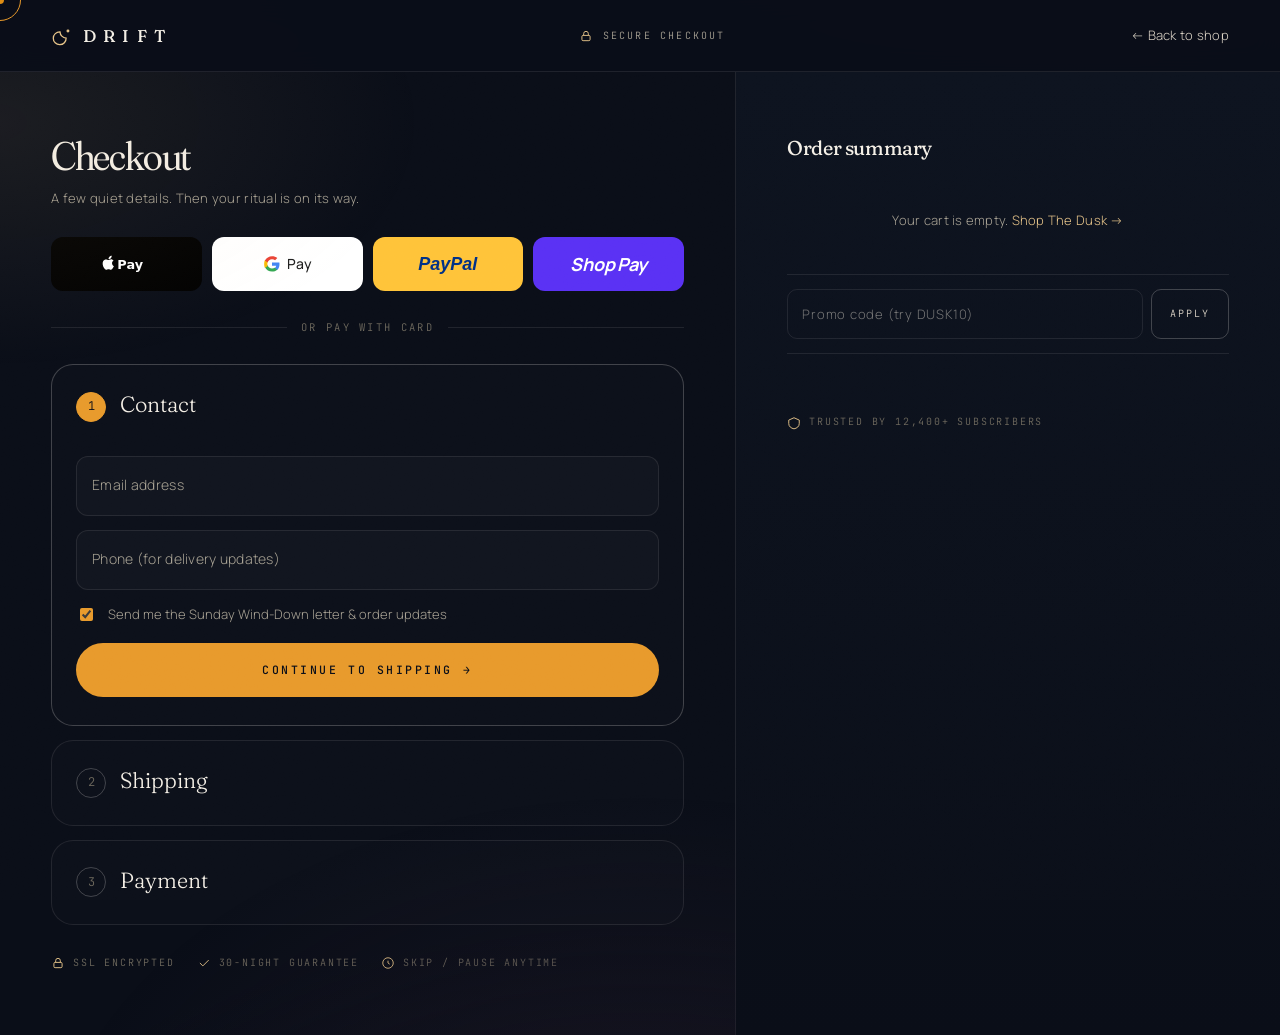
==== commit b60d0d98: "Fix asset caching — break stale CSS/JS in browsers - Reduce /assets/* cache from 1 year immutable to" ====
--- a/checkout.html
+++ b/checkout.html
@@ -8,7 +8,7 @@
 <link rel="preconnect" href="https://fonts.googleapis.com">
 <link rel="preconnect" href="https://fonts.gstatic.com" crossorigin>
 <link href="https://fonts.googleapis.com/css2?family=Fraunces:ital,opsz,wght,SOFT@0,9..144,300..700,0..100;1,9..144,300..700,0..100&family=Manrope:wght@200;300;400;500;600;700&family=JetBrains+Mono:wght@400;500;600&display=swap" rel="stylesheet">
-<link rel="stylesheet" href="assets/styles.css">
+<link rel="stylesheet" href="assets/styles.css?v=20260429">
 </head>
 <body class="checkout-shell">
 
@@ -257,7 +257,7 @@
   </aside>
 </div>
 
-<script src="assets/app.js"></script>
+<script src="assets/app.js?v=20260429"></script>
 <script>
   // Render order summary
   function renderSummary(){
--- a/assets/styles.css
+++ b/assets/styles.css
@@ -723,9 +723,22 @@
 }
 .flavor:hover{ border-color:var(--bone) }
 .flavor[aria-selected="true"]{ background:var(--bone); color:var(--ink); border-color:var(--bone); font-weight:600 }
-.flavor .swatch{ width:10px; height:10px; border-radius:50%; background:var(--amber-soft) }
-.flavor[data-flavor="vanilla"] .swatch{ background:#E8C58A }
+.flavor .swatch{ width:10px; height:10px; border-radius:50%; background:var(--amber-soft); flex:none }
 .flavor[data-flavor="lavender"] .swatch{ background:#B7A7CB }
+.flavor[data-flavor="vanilla"]  .swatch{ background:#E8C58A }
+.flavor[data-flavor="cacao"]    .swatch{ background:#6B4226 }
+.flavor[data-flavor="chai"]     .swatch{ background:#C8753A }
+.flavor[data-flavor="matcha"]   .swatch{ background:#5A7A4D }
+.flavor[data-flavor="mix"] .swatch.swatch-mix{
+  background: conic-gradient(#B7A7CB 0 20%, #E8C58A 20% 40%, #6B4226 40% 60%, #C8753A 60% 80%, #5A7A4D 80% 100%);
+  width:14px; height:14px; box-shadow: 0 0 0 1px rgba(248,245,242,.2);
+}
+.flavor-badge{
+  font-family:var(--mono); font-size:8.5px; letter-spacing:.18em; text-transform:uppercase;
+  padding:3px 7px; border-radius:99px; background:rgba(232,154,44,.16); color:var(--amber-soft);
+  margin-left:6px;
+}
+.flavor[aria-selected="true"] .flavor-badge{ background:rgba(11,15,26,.16); color:var(--ink) }
 
 .perks{ display:grid; grid-template-columns:1fr 1fr; gap:14px 28px; margin-top:28px }
 .perk{ display:flex; align-items:center; gap:12px; color:var(--bone-dim); font-size:13.5px }
@@ -1092,3 +1105,687 @@
   body{ cursor:auto } button{ cursor:pointer }
   .cursor{ display:none }
 }
+
+/* =========================================================
+   THE DRIFT DIAGNOSTIC — Editorial Section + Modal
+   ========================================================= */
+
+/* §03 Section — Find Your Profile */
+.profile-finder{
+  background: linear-gradient(180deg, var(--ink) 0%, var(--ink-2) 60%, var(--ink) 100%);
+  position:relative; overflow:hidden;
+}
+.profile-finder::before{
+  content:""; position:absolute; left:50%; top:30%; width:90%; height:60%;
+  transform:translateX(-50%);
+  background: radial-gradient(50% 50% at 50% 50%, rgba(232,154,44,.10), transparent 70%);
+  pointer-events:none;
+}
+.profile-grid{
+  display:grid; grid-template-columns: 1.05fr 1fr;
+  gap: clamp(40px, 6vw, 96px); align-items:center; position:relative; z-index:1;
+}
+@media (max-width: 980px){ .profile-grid{ grid-template-columns:1fr; gap:48px } }
+
+.profile-copy h2{ margin-top:14px; max-width:14ch }
+.profile-copy h2 em{ color:var(--amber-soft); font-style:italic }
+.profile-copy .lede{ margin-top:24px }
+.profile-copy .btn{ margin-top:36px }
+
+.archetype-tags{
+  margin-top:30px; display:flex; flex-wrap:wrap; gap:8px;
+}
+.archetype-tags span{
+  font-family:var(--mono); font-size:10px; letter-spacing:.18em; text-transform:uppercase;
+  padding:7px 12px; border:1px solid var(--hairline); border-radius:999px;
+  color:var(--muted); transition: all .35s var(--ease);
+}
+.archetype-tags span.is-active{
+  border-color:var(--amber); color:var(--amber-soft); background:rgba(232,154,44,.08);
+}
+
+.profile-trust{
+  margin-top:36px; display:flex; gap:24px; flex-wrap:wrap;
+  font-family:var(--mono); font-size:10px; letter-spacing:.18em; text-transform:uppercase; color:var(--muted-2);
+}
+.profile-trust .dot{ width:5px; height:5px; border-radius:99px; background:var(--amber); display:inline-block; margin-right:8px; vertical-align:middle }
+
+/* Live Profile Card */
+.profile-card{
+  position:relative;
+  border:1px solid var(--hairline-strong); border-radius:var(--radius-xl);
+  background: linear-gradient(180deg, var(--ink-3), var(--ink-2));
+  padding:28px 28px 24px;
+  box-shadow: 0 50px 100px -20px rgba(0,0,0,.7), 0 0 0 1px rgba(232,154,44,.08) inset;
+  overflow:hidden;
+}
+.profile-card::before{
+  content:""; position:absolute; inset:0; pointer-events:none;
+  background: radial-gradient(40% 50% at 50% 0%, rgba(232,154,44,.10), transparent 70%);
+}
+.profile-card::after{
+  content:""; position:absolute; right:-20%; top:-30%; width:70%; aspect-ratio:1; border-radius:50%;
+  background: radial-gradient(circle at 35% 35%, rgba(46,50,69,.5), transparent 70%);
+  filter:blur(24px); pointer-events:none;
+}
+
+.profile-card header{
+  display:flex; align-items:center; justify-content:space-between;
+  padding-bottom:18px; border-bottom:1px solid var(--hairline);
+  position:relative; z-index:1;
+}
+.profile-card header .profile-num{
+  font-family:var(--mono); font-size:10px; letter-spacing:.24em; text-transform:uppercase; color:var(--amber-soft);
+}
+.profile-card header .profile-status{
+  font-family:var(--mono); font-size:9px; letter-spacing:.22em; text-transform:uppercase; color:var(--muted-2);
+  display:inline-flex; align-items:center; gap:8px;
+}
+.profile-card header .profile-status::before{
+  content:""; width:6px; height:6px; border-radius:99px; background:var(--ok);
+  box-shadow:0 0 8px var(--ok);
+  animation: pcardLive 1.6s ease-in-out infinite;
+}
+@keyframes pcardLive{ 0%,100%{ opacity:.4 } 50%{ opacity:1 } }
+
+.profile-card .pcard-body{
+  position:relative; z-index:1;
+  min-height:280px;
+  display:flex; flex-direction:column; gap:22px;
+  padding:24px 0 6px;
+}
+.pcard-row{ display:flex; flex-direction:column; gap:10px }
+.pcard-row .lbl{
+  font-family:var(--mono); font-size:9.5px; letter-spacing:.22em; text-transform:uppercase; color:var(--muted-2);
+}
+
+.pcard-archetype-name{
+  font-family:var(--serif); font-size:clamp(28px, 3.6vw, 38px); line-height:1.05;
+  font-variation-settings: "opsz" 96, "SOFT" 100, "wght" 380; color:var(--bone);
+  letter-spacing:-.02em;
+}
+.pcard-archetype-desc{
+  color:var(--bone-dim); font-size:14px; line-height:1.6; margin:0; max-width:42ch;
+}
+
+.pcard-flavor-line{
+  display:inline-flex; align-items:center; gap:10px;
+  padding:10px 14px; border:1px solid var(--hairline); border-radius:999px;
+  background: rgba(248,245,242,.014);
+  width:fit-content;
+}
+.pcard-flavor-line .sw{ width:10px; height:10px; border-radius:50%; background:var(--amber-soft); flex:none }
+.pcard-flavor-line .nm{ font-family:var(--serif); font-size:15px; font-variation-settings: "opsz" 24, "SOFT" 80 }
+
+.pcard-ingreds{ display:flex; gap:8px; flex-wrap:wrap }
+.ig-pill{
+  display:inline-flex; align-items:center; gap:8px;
+  padding:8px 14px; border:1px solid var(--hairline); border-radius:999px;
+  background: rgba(248,245,242,.014);
+}
+.ig-pill .ig-name{ font-family:var(--serif); font-size:13.5px }
+.ig-pill .ig-dose{ font-family:var(--mono); font-size:9.5px; letter-spacing:.16em; color:var(--amber-soft); text-transform:uppercase }
+
+/* Cycler — fade transitions on the dynamic content */
+.pcard-fade{
+  transition: opacity .45s var(--ease), transform .45s var(--ease);
+}
+.pcard-fade.out{ opacity:0; transform:translateY(8px) }
+
+.profile-card footer{
+  display:flex; align-items:center; justify-content:space-between;
+  padding-top:18px; border-top:1px solid var(--hairline);
+  position:relative; z-index:1;
+}
+.pcard-dots{ display:flex; gap:6px }
+.pcard-dots .d{
+  width:18px; height:2px; background:var(--hairline-strong); border-radius:99px;
+  transition: background .35s var(--ease), width .35s var(--ease);
+}
+.pcard-dots .d.active{ background:var(--amber); width:28px }
+.profile-card footer .footer-cta{
+  font-family:var(--mono); font-size:10px; letter-spacing:.2em; text-transform:uppercase;
+  color:var(--amber-soft); display:inline-flex; align-items:center; gap:8px;
+}
+.profile-card footer .footer-cta:hover{ color:var(--bone) }
+
+/* Buy section — secondary diagnostic CTA */
+.buy-quiz-hint{
+  display:flex; align-items:center; gap:14px;
+  padding:14px 18px; margin-top:18px; margin-bottom:8px;
+  border:1px solid var(--hairline); border-radius:14px;
+  background: rgba(232,154,44,.04);
+  font-size:13.5px; color:var(--bone-dim);
+}
+.buy-quiz-hint .icon{
+  width:32px; height:32px; border-radius:50%;
+  background: radial-gradient(circle at 35% 35%, #2a2f44 0%, #161b2c 60%, #0a0e1a 100%);
+  display:flex; align-items:center; justify-content:center;
+  box-shadow: 0 0 12px rgba(232,154,44,.2);
+  flex:none;
+}
+.buy-quiz-hint .text{ flex:1; line-height:1.4 }
+.buy-quiz-hint .cta{
+  font-family:var(--mono); font-size:10px; letter-spacing:.2em; text-transform:uppercase;
+  color:var(--amber-soft); white-space:nowrap;
+}
+.buy-quiz-hint .cta:hover{ color:var(--bone) }
+@media(max-width:560px){
+  .buy-quiz-hint{ flex-wrap:wrap }
+  .buy-quiz-hint .text{ flex-basis:calc(100% - 46px) }
+  .buy-quiz-hint .cta{ flex-basis:100%; padding-top:6px; border-top:1px solid var(--hairline) }
+}
+
+/* =========================================================
+   DRIFT DIAGNOSTIC — Modal
+   Simple, calm, restrained
+   ========================================================= */
+.dx-modal{
+  position:fixed; inset:0; z-index:90;
+  background:rgba(8,11,18,.72);
+  backdrop-filter: blur(10px);
+  -webkit-backdrop-filter: blur(10px);
+  opacity:0; pointer-events:none;
+  transition: opacity .3s var(--ease);
+  display:flex; align-items:center; justify-content:center;
+  padding:var(--gutter);
+}
+.dx-modal.open{ opacity:1; pointer-events:auto }
+
+.dx-card{
+  position:relative; width:min(640px, 100%); max-height:92svh; overflow:hidden;
+  background: var(--ink-2);
+  border:1px solid var(--hairline-strong); border-radius:var(--radius-lg);
+  box-shadow: var(--shadow-soft);
+  transform:translateY(12px);
+  transition: transform .35s var(--ease-out);
+  display:flex; flex-direction:column;
+}
+.dx-modal.open .dx-card{ transform:none }
+
+.dx-head{
+  display:flex; align-items:center; justify-content:space-between;
+  padding:20px 26px;
+}
+.dx-head .title{
+  font-family:var(--serif); font-size:17px; color:var(--bone);
+  font-variation-settings: "opsz" 24, "SOFT" 60;
+}
+.dx-head-right{ display:flex; align-items:center; gap:14px }
+.dx-head .progress{
+  font-family:var(--mono); font-size:11px; letter-spacing:.18em; color:var(--muted);
+}
+.dx-head .close{
+  width:32px; height:32px; border-radius:999px;
+  border:1px solid var(--hairline);
+  display:flex; align-items:center; justify-content:center;
+  color:var(--bone-dim); transition:all .2s;
+  font-size:14px;
+}
+.dx-head .close:hover{ background:rgba(248,245,242,.05); color:var(--bone); border-color:var(--hairline-strong) }
+
+.dx-progress-bar{
+  height:2px; background:var(--hairline); position:relative; overflow:hidden;
+}
+.dx-progress-fill{
+  position:absolute; left:0; top:0; bottom:0; width:0%;
+  background: var(--amber);
+  transition: width .4s var(--ease-out);
+}
+
+.dx-body{ padding:28px 30px 24px; overflow-y:auto; flex:1 }
+@media (max-width:560px){
+  .dx-body{ padding:22px 20px 20px }
+  .dx-head{ padding:16px 20px }
+}
+
+.dx-stage{ min-height:300px }
+.dx-screen{
+  opacity:0; transform:translateY(8px);
+  transition: opacity .3s var(--ease), transform .3s var(--ease);
+}
+.dx-screen.active{ opacity:1; transform:none }
+
+/* Question screen */
+.dx-q-eyebrow{
+  font-family:var(--mono); font-size:10.5px; letter-spacing:.18em;
+  text-transform:uppercase; color:var(--muted);
+}
+.dx-q-text{
+  font-family:var(--serif); font-size:clamp(22px, 3vw, 28px);
+  line-height:1.25; margin:10px 0 8px; color:var(--bone);
+  font-variation-settings: "opsz" 32, "SOFT" 60, "wght" 400;
+}
+.dx-q-hint{ color:var(--muted); font-size:13.5px; margin:0 0 20px }
+
+.dx-options{ display:flex; flex-direction:column; gap:8px }
+.dx-option{
+  display:flex; align-items:center; gap:14px;
+  padding:14px 16px;
+  border:1px solid var(--hairline); border-radius:10px;
+  background:transparent;
+  text-align:left;
+  transition: border-color .2s, background .2s;
+  font-size:14.5px; color:var(--bone-dim);
+  width:100%;
+}
+.dx-option:hover{
+  border-color:var(--hairline-strong);
+  background:rgba(248,245,242,.025);
+  color:var(--bone);
+}
+.dx-option[aria-checked="true"]{
+  border-color:var(--amber);
+  background:rgba(232,154,44,.06);
+  color:var(--bone);
+}
+.dx-option .opt-check{
+  width:18px; height:18px; border-radius:50%;
+  border:1.5px solid var(--hairline-strong);
+  flex:none;
+  display:flex; align-items:center; justify-content:center;
+  transition: all .2s;
+}
+.dx-option[aria-checked="true"] .opt-check{
+  border-color:var(--amber);
+}
+.dx-option[aria-checked="true"] .opt-check::after{
+  content:""; width:8px; height:8px; border-radius:50%; background:var(--amber);
+}
+.dx-option .opt-text{ flex:1; line-height:1.45 }
+
+/* Slider */
+.dx-slider-wrap{ margin-top:8px }
+.dx-slider-value{
+  display:flex; align-items:baseline; gap:10px;
+}
+.dx-slider-value .num{
+  font-family:var(--serif); font-size:48px; line-height:1; color:var(--amber);
+  font-variation-settings: "opsz" 96, "SOFT" 50;
+}
+.dx-slider-value .of{
+  font-family:var(--mono); font-size:11px; letter-spacing:.16em;
+  color:var(--muted); text-transform:uppercase;
+}
+.dx-slider{
+  -webkit-appearance:none; appearance:none;
+  width:100%; height:2px; background:var(--hairline);
+  border-radius:99px; outline:none;
+  margin:22px 0 10px;
+}
+.dx-slider::-webkit-slider-thumb{
+  -webkit-appearance:none; appearance:none;
+  width:22px; height:22px; border-radius:50%;
+  background:var(--amber); cursor:pointer;
+  border:3px solid var(--ink-2);
+  box-shadow: 0 0 0 1px var(--amber);
+}
+.dx-slider::-moz-range-thumb{
+  width:22px; height:22px; border-radius:50%;
+  background:var(--amber); cursor:pointer;
+  border:3px solid var(--ink-2);
+  box-shadow: 0 0 0 1px var(--amber);
+}
+.dx-slider-labels{
+  display:flex; justify-content:space-between;
+  font-family:var(--mono); font-size:10px; letter-spacing:.18em;
+  text-transform:uppercase; color:var(--muted-2);
+}
+
+/* Footer */
+.dx-foot{
+  padding:16px 30px 22px;
+  border-top:1px solid var(--hairline);
+  display:flex; align-items:center; justify-content:space-between; gap:12px;
+}
+@media(max-width:560px){ .dx-foot{ padding:14px 20px 18px } }
+.dx-foot .back{
+  font-family:var(--mono); font-size:10.5px; letter-spacing:.18em;
+  text-transform:uppercase; color:var(--muted); transition:color .2s;
+}
+.dx-foot .back:hover:not(:disabled){ color:var(--bone) }
+.dx-foot .back:disabled{ opacity:.25; cursor:default }
+.dx-foot .next{ padding:12px 22px; font-size:11px }
+.dx-foot .next:disabled{ opacity:.35; cursor:default }
+
+/* Result screen */
+.dx-result{ }
+.dx-result-title{
+  font-family:var(--serif); font-size:clamp(28px, 4vw, 36px);
+  line-height:1.1; margin:8px 0 14px; color:var(--bone);
+  font-variation-settings: "opsz" 48, "SOFT" 60, "wght" 400;
+}
+.dx-result-blurb{
+  color:var(--bone-dim); font-size:14.5px; line-height:1.7;
+  margin:0 0 24px; max-width:56ch;
+}
+.dx-ingreds{
+  display:grid; grid-template-columns:1fr 1fr; gap:8px;
+  margin-bottom:22px;
+}
+@media(max-width:560px){ .dx-ingreds{ grid-template-columns:1fr } }
+.dx-ingred{
+  background:rgba(248,245,242,.025);
+  border:1px solid var(--hairline);
+  border-radius:10px;
+  padding:14px 14px;
+}
+.dx-ingred .ig-name{
+  font-family:var(--serif); font-size:14.5px; color:var(--bone);
+  font-variation-settings: "opsz" 24, "SOFT" 50;
+}
+.dx-ingred .ig-why{
+  color:var(--muted); font-size:12.5px; margin-top:4px; line-height:1.5;
+}
+.dx-ingred .ig-dose{
+  font-family:var(--mono); font-size:9.5px; letter-spacing:.16em;
+  text-transform:uppercase; color:var(--amber-soft); margin-top:8px;
+}
+
+.dx-rec{
+  border:1px solid var(--hairline); border-radius:12px;
+  padding:18px 20px;
+  background:rgba(232,154,44,.04);
+  display:flex; align-items:center; justify-content:space-between; gap:16px;
+  flex-wrap:wrap;
+}
+.dx-rec .rec-info{ flex:1; min-width:200px }
+.dx-rec .rec-label{
+  font-family:var(--mono); font-size:9.5px; letter-spacing:.18em;
+  text-transform:uppercase; color:var(--muted);
+}
+.dx-rec .rec-flavor{
+  font-family:var(--serif); font-size:18px; color:var(--bone);
+  margin-top:4px;
+  font-variation-settings: "opsz" 24, "SOFT" 60;
+}
+.dx-rec .rec-plan{
+  display:block; color:var(--muted);
+  font-family:var(--mono); font-size:10px; letter-spacing:.14em;
+  text-transform:uppercase; margin-top:4px;
+}
+.dx-result-actions{
+  display:flex; flex-direction:column; gap:8px; align-items:flex-end;
+}
+@media(max-width:560px){
+  .dx-result-actions{ width:100%; align-items:stretch }
+  .dx-result-actions .btn{ width:100% }
+}
+.dx-result-actions .btn{ padding:12px 22px; font-size:11px; white-space:nowrap }
+.dx-restart{
+  font-family:var(--mono); font-size:10px; letter-spacing:.16em;
+  text-transform:uppercase; color:var(--muted); transition:color .2s;
+  text-align:right;
+}
+.dx-restart:hover{ color:var(--bone) }
+@media(max-width:560px){ .dx-restart{ text-align:center } }
+
+.dx-disclaim{
+  margin-top:18px;
+  font-family:var(--mono); font-size:9.5px; letter-spacing:.14em;
+  text-transform:uppercase; color:var(--muted-2); text-align:center;
+}
+
+/* =========================================================
+   MOBILE OPTIMIZATIONS — UI/UX pass
+   ========================================================= */
+
+/* Restore native cursors on touch / narrow viewports */
+@media (max-width: 880px), (hover: none){
+  body, button, summary, details summary, .flavor, .plan-opt,
+  .ing-item, .pillar, .step, .review, .cart-line, .qty-control button,
+  .icon-btn, .menu-btn, .close-btn, .btn, a { cursor: auto }
+  a, button, .btn, summary, .flavor, .plan-opt, .icon-btn,
+  .menu-btn, .close-btn, .qty-control button, [role="button"] { cursor: pointer }
+  input, textarea, select { cursor: text }
+  .cursor { display:none !important }
+}
+
+/* Tighter section rhythm on phones */
+@media (max-width: 720px){
+  :root{
+    --section: clamp(56px, 14vw, 96px);
+    --gutter: 22px;
+  }
+  section{ padding: var(--section) 0 }
+
+  /* Section numbers — move inline + smaller */
+  .section-num{
+    font-size:10px; letter-spacing:.22em;
+    margin-bottom:18px; padding-bottom:0;
+  }
+  .section-num::before{ width:24px }
+
+  /* Body — disable global cursor:none */
+  body{ cursor:auto }
+
+  /* HERO */
+  .hero{ padding: 110px 0 60px; min-height:auto }
+  .hero-grid{ gap:48px }
+  .hero h1{
+    font-size: clamp(48px, 13vw, 80px);
+    line-height:.96;
+  }
+  .hero-subline{ margin-top:22px; font-size:15.5px; line-height:1.6 }
+  .hero-actions{ margin-top:30px; gap:10px; width:100% }
+  .hero-actions .btn{ flex:1; min-width:0; padding:15px 22px; font-size:10.5px; letter-spacing:.18em }
+  .hero-meta{
+    margin-top:38px; gap:12px 22px; font-size:10px;
+    letter-spacing:.16em;
+  }
+  .hero-meta span{ flex:0 0 auto }
+
+  /* Hero art — center, contain better */
+  .hero-art{ aspect-ratio: 1/0.95; max-width:420px; margin:0 auto; width:100% }
+  .moon{ inset:8% 10% auto 10% }
+  .sachet{ width:55%; padding:16% 9% 12% }
+  .sachet-logo{ font-size:22px; letter-spacing:.32em }
+  .sachet-tag{ font-size:10px }
+  .sachet-meta{ font-size:8px; letter-spacing:.22em }
+
+  /* Press marquee — tighter */
+  .marquee{ gap:38px; font-size:15px; animation-duration: 28s }
+
+  /* Promise / stats */
+  .promise h2{ font-size: clamp(30px, 8vw, 44px) }
+  .promise .lede{ font-size:15px; margin-top:22px }
+  .stat-row{ margin-top:50px; grid-template-columns:repeat(2,1fr) }
+  .stat{ padding:24px 18px }
+  .stat::before{ font-size:9px; top:14px; right:14px; letter-spacing:.18em }
+  .stat .num{ font-size:34px }
+  .stat .lbl{ font-size:9.5px; letter-spacing:.16em; margin-top:12px; line-height:1.4 }
+
+  /* Section heads */
+  .section-head{ margin-bottom:36px; gap:18px }
+  .section-head h2{ font-size: clamp(32px, 9vw, 52px) }
+  .section-head .lede{ font-size:14.5px }
+
+  /* Pillars */
+  .pillars{ grid-template-columns:repeat(2,1fr) }
+  .pillar{ padding:32px 22px 28px }
+  .pillar h3{ font-size:19px }
+  .pillar p{ font-size:13.5px; line-height:1.6 }
+  .pillar-num{ top:14px; right:14px; font-size:9px }
+  .pillar-icon{ width:46px; height:46px; margin-bottom:18px }
+  .pillar-icon svg{ width:18px; height:18px }
+
+  /* Ingredients — re-stack as 2 rows: name+desc on top, origin+dose below */
+  .ing-grid{ gap:32px }
+  .ing-item{
+    grid-template-columns: 36px 1fr;
+    grid-template-areas:
+      "num name"
+      ".   meta";
+    gap:6px 14px;
+    padding:22px 0;
+  }
+  .ing-item .ing-num{ grid-area:num; font-size:10px; align-self:start; padding-top:6px }
+  .ing-item > div:nth-child(2){ grid-area:name }
+  .ing-item .ing-name{ font-size:21px; line-height:1.15 }
+  .ing-item .ing-desc{ font-size:12.5px; margin-top:4px }
+  .ing-item .ing-origin{
+    grid-area:meta; text-align:left; font-size:9px;
+    margin-top:8px; letter-spacing:.18em;
+  }
+  .ing-item .ing-dose{
+    grid-area:meta; justify-self:end;
+    font-size:10px; padding:5px 9px;
+    margin-top:-26px; /* sit on the same row as origin */
+  }
+  .ing-item:hover{ padding-left:0; background:transparent }
+
+  .ing-visual{ aspect-ratio:1/0.85; padding:30px }
+  .ing-visual::after{ font-size:9px; bottom:14px; right:14px }
+
+  /* Ritual steps */
+  .step{ padding:32px 26px 28px }
+  .step-num{ font-size:72px; margin-bottom:16px }
+  .step h3{ font-size:22px }
+  .step p{ font-size:14px }
+  .step-tag{ margin-top:20px; font-size:10px }
+
+  /* Founder note */
+  .note blockquote{ font-size: clamp(24px, 7vw, 38px); max-width:18ch }
+  .note .moon-rule{ width:30px; height:30px; margin-bottom:24px }
+
+  /* Buy */
+  .buy-grid{ gap:36px }
+  .buy-art{ aspect-ratio:1/0.85; max-width:380px; margin:0 auto; width:100% }
+  .buy-art::after{ font-size:9px; top:14px; left:14px }
+  .box{ width:64%; padding:14% 12% }
+  .box-name{ font-size:18px; letter-spacing:.28em }
+  .box-tag{ font-size:9.5px }
+  .box-bottom{ font-size:7.5px; letter-spacing:.22em }
+
+  .flavor-row{ gap:8px; margin-bottom:20px }
+  .flavor{ padding:10px 14px; font-size:9.5px; letter-spacing:.16em }
+
+  .plan{ flex-direction:column; gap:6px; margin-bottom:24px }
+  .plan-opt{ padding:18px }
+  .plan-opt .name{ font-size:18px }
+  .plan-opt .price{ font-size:24px }
+  .plan-opt .badge{ font-size:8.5px; padding:4px 9px }
+  .plan-opt .desc{ font-size:11px }
+
+  /* Reviews */
+  .review{ padding:28px 24px }
+  .review p{ font-size:17px; line-height:1.5; margin-bottom:20px }
+  .review .who{ font-size:10px }
+  .avatar{ width:34px; height:34px }
+
+  /* FAQ */
+  details{ padding:22px 0 }
+  details summary{ font-size:18px; gap:12px }
+  details .ans{ font-size:13.5px; padding-top:12px }
+  details .plus{ width:30px; height:30px; flex:none }
+
+  /* CTA band */
+  .cta-band h2{ font-size: clamp(34px, 9vw, 56px) }
+  .cta-band p{ font-size:14px; margin-top:18px }
+  .cta-band .btn{ margin-top:28px; padding:15px 28px; font-size:10.5px }
+
+  /* Buttons general */
+  .btn{ padding:14px 22px; font-size:10.5px; letter-spacing:.18em }
+  .btn-lg{ padding:16px 26px; font-size:11px }
+
+  /* Drawer */
+  .drawer-links a{ font-size:32px; padding:12px 0 }
+
+  /* Cart drawer */
+  .cart-drawer{ width:100% }
+  .cart-head{ padding:20px 22px }
+  .cart-head .title{ font-size:24px }
+  .cart-body{ padding:0 22px }
+  .cart-foot{ padding:20px 22px 24px }
+  .cart-line{ grid-template-columns:72px 1fr auto; gap:14px; padding:18px 0 }
+  .cart-thumb{ width:72px; height:90px }
+  .cart-info .name{ font-size:16px }
+  .cart-info .opt{ font-size:10.5px; letter-spacing:.06em }
+  .cart-line .price{ font-size:16px }
+
+  /* Footer */
+  footer{ padding:64px 0 36px }
+  .foot-grid{ gap:40px }
+  .foot-bottom{ flex-direction:column; align-items:flex-start; gap:14px }
+
+  /* Press tighter */
+  .press{ padding:22px 0 }
+
+  /* Checkout bar */
+  .co-bar{ padding:16px 22px; flex-wrap:wrap; gap:8px }
+  .co-bar .secure{ display:none }
+  .co-bar .brand{ font-size:15px; letter-spacing:.34em }
+
+  /* Checkout grid — make right column flow naturally below left */
+  .co-left,.co-right{ padding: 32px 22px }
+  .co-left{ padding-bottom:24px; border-right:none; border-bottom:1px solid var(--hairline) }
+  .co-right{ padding-top:32px }
+
+  .summary{ position:static; top:auto }
+  .summary h3{ font-size:18px }
+
+  .express-pay{ grid-template-columns:repeat(2,1fr); gap:8px; margin: 22px 0 }
+  .pay-btn{ height:50px; font-size:13px }
+
+  .co-step-head{ padding:18px 20px; gap:12px }
+  .co-step-title{ font-size:18px }
+  .co-step-summary{ font-size:10.5px }
+  .co-step-num{ width:26px; height:26px; font-size:11px }
+  .co-step-inner{ padding:6px 20px 22px }
+
+  .field input,.field select{ font-size:16px } /* prevent iOS zoom */
+  .field-row,.field-row-3{ grid-template-columns:1fr; gap:12px }
+
+  /* Confirmation */
+  .cf-shell{ padding: 90px var(--gutter) var(--section) }
+  .cf-card h1{ font-size: clamp(40px, 10vw, 60px) }
+  .cf-card .lede{ font-size:14.5px }
+  .cf-meta{ grid-template-columns:1fr; margin-top:32px }
+  .cf-meta .cell{ padding:18px 18px }
+  .cf-meta .cell .val{ font-size:17px }
+  .cf-tracker{ margin-top:48px; gap:18px }
+  .cf-tracker::before{ display:none }
+  .tk .pip{ width:42px; height:42px; margin-bottom:12px }
+  .tk .ttl{ font-size:16px }
+  .tk .sub{ font-size:10px }
+  .cf-items{ margin-top:40px; padding:6px 20px }
+  .cf-share{ padding:24px; margin-top:40px }
+  .cf-share h3{ font-size:20px }
+  .cf-actions{ margin-top:36px; flex-direction:column; align-items:stretch }
+  .cf-actions .btn{ width:100% }
+
+  /* Toast — pull above keyboard / nav */
+  .toast-wrap{ bottom:14px; left:14px; right:14px; transform:none; align-items:stretch }
+  .toast{ width:100%; justify-content:center }
+
+  /* Logo / brand on tight nav */
+  .nav-inner{ height:64px }
+  .brand{ font-size:15px; letter-spacing:.34em }
+}
+
+/* Very narrow phones — final tightening */
+@media (max-width: 420px){
+  :root{ --gutter: 18px }
+  .nav-cta .btn{ display:none }   /* keep cart icon + menu only on tiny screens */
+  .nav-cta{ gap:10px }
+
+  .hero h1{ font-size: 44px }
+  .hero-actions{ flex-direction:column }
+  .hero-actions .btn{ width:100%; flex:none }
+
+  .stat-row{ grid-template-columns:1fr }
+  .stat .num{ font-size:38px }
+
+  .pillars{ grid-template-columns:1fr }
+
+  .review-grid{ gap:14px }
+  .review p{ font-size:16px }
+
+  .ing-item .ing-origin{ display:none }
+  .ing-item{ grid-template-columns: 28px 1fr auto; grid-template-areas: "num name dose" ". desc dose"; gap:4px 12px }
+  .ing-item .ing-desc{ grid-area:desc }
+  .ing-item .ing-dose{ grid-area:dose; align-self:start; margin-top:0; justify-self:end }
+
+  .foot-grid{ gap:32px }
+}
+
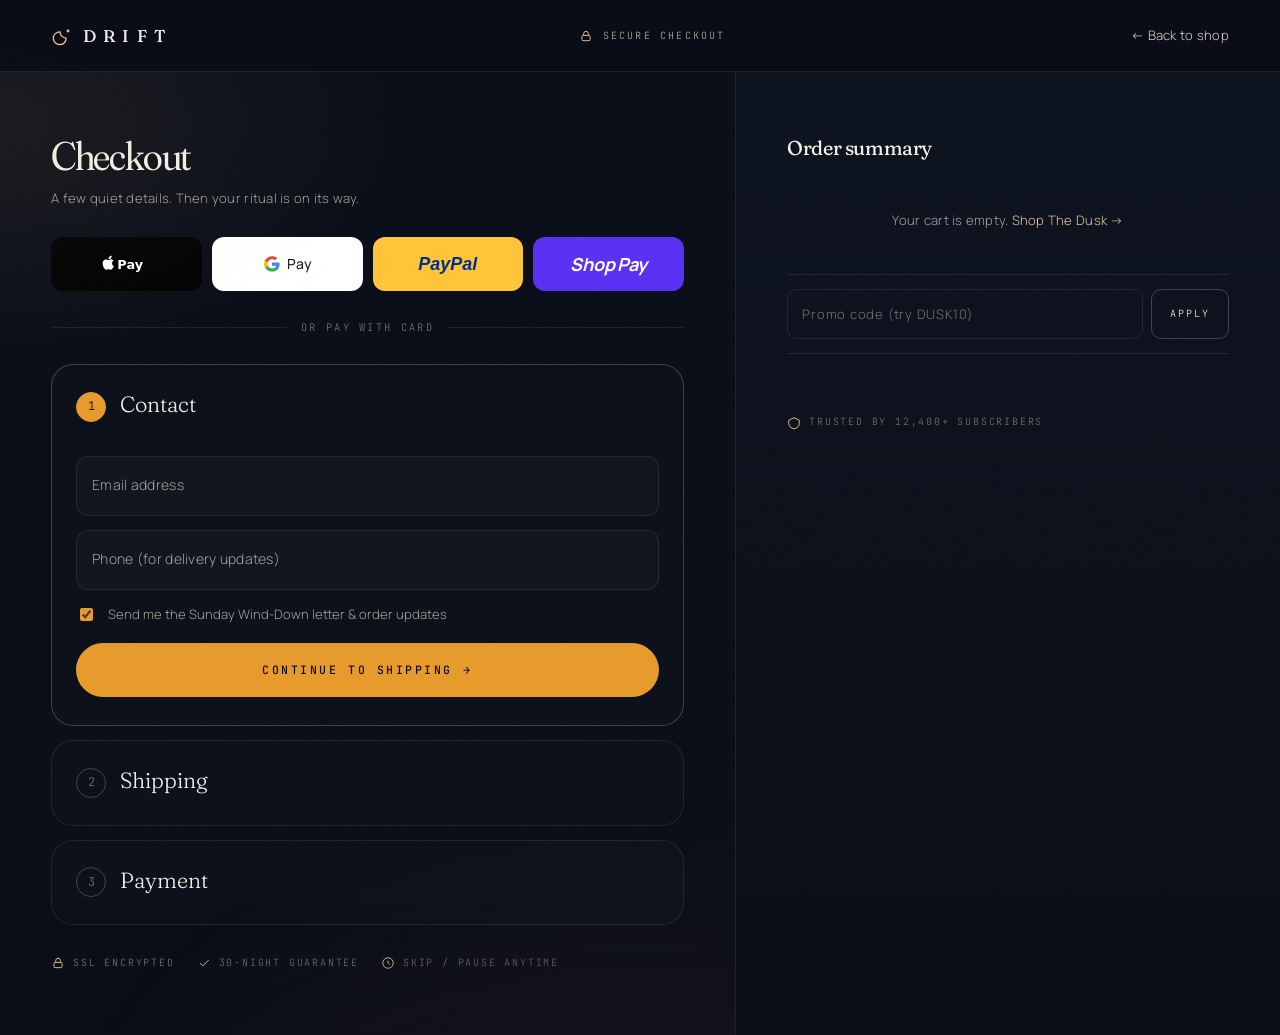
==== commit e5ccd51a: "GTM polish: bulletproof cursor + trust strip + press wall + comparison + sticky cart Cursor (rewrite" ====
--- a/checkout.html
+++ b/checkout.html
@@ -8,7 +8,7 @@
 <link rel="preconnect" href="https://fonts.googleapis.com">
 <link rel="preconnect" href="https://fonts.gstatic.com" crossorigin>
 <link href="https://fonts.googleapis.com/css2?family=Fraunces:ital,opsz,wght,SOFT@0,9..144,300..700,0..100;1,9..144,300..700,0..100&family=Manrope:wght@200;300;400;500;600;700&family=JetBrains+Mono:wght@400;500;600&display=swap" rel="stylesheet">
-<link rel="stylesheet" href="assets/styles.css?v=20260429">
+<link rel="stylesheet" href="assets/styles.css?v=20260429b">
 </head>
 <body class="checkout-shell">
 
@@ -257,7 +257,7 @@
   </aside>
 </div>
 
-<script src="assets/app.js?v=20260429"></script>
+<script src="assets/app.js?v=20260429b"></script>
 <script>
   // Render order summary
   function renderSummary(){
--- a/assets/styles.css
+++ b/assets/styles.css
@@ -104,29 +104,38 @@
 
 .wrap{ max-width:var(--maxw); margin:0 auto; padding:0 var(--gutter); position:relative; z-index:2 }
 
-/* Custom cursor */
+/* Custom cursor — bulletproof, GPU-only */
 .cursor{
-  position:fixed; top:0; left:0; pointer-events:none; z-index:200;
-  width:8px; height:8px; border-radius:50%;
+  position:fixed; top:0; left:0; pointer-events:none; z-index:9999;
+  border-radius:50%;
+  will-change:transform, width, height, opacity, background, border-color;
+  transition: width .32s var(--ease-out), height .32s var(--ease-out),
+              border-color .22s var(--ease), background .22s var(--ease),
+              opacity .18s var(--ease);
+  /* Initial offscreen position to prevent flash at 0,0 */
+  transform: translate3d(-100px, -100px, 0) translate(-50%, -50%);
+}
+.cursor-dot{
+  width:6px; height:6px;
   background:var(--amber);
-  mix-blend-mode:difference;
-  transform:translate(-50%, -50%);
-  transition: width .35s var(--ease-out), height .35s var(--ease-out),
-              background .25s var(--ease), opacity .2s;
-  will-change:transform;
-}
-.cursor.ring{
-  width:42px; height:42px; background:transparent;
-  border:1px solid var(--amber);
-  mix-blend-mode:normal;
-  transition: width .45s var(--ease-out), height .45s var(--ease-out),
-              transform .12s linear, opacity .2s, border-color .2s;
-}
-.cursor.is-over{ width:60px; height:60px }
-.cursor-dot.is-over{ width:0; height:0 }
-.cursor.is-text{ width:2px; height:22px; border-radius:2px; background:var(--bone); border:none }
-.cursor.is-hidden{ opacity:0 }
-@media (max-width: 880px), (hover: none){ .cursor{ display:none } }
+  box-shadow: 0 0 12px rgba(232,154,44,.55);
+}
+.cursor-ring{
+  width:36px; height:36px; background:transparent;
+  border:1px solid rgba(232,197,138,.85);
+}
+.cursor-ring.is-hover{ width:60px; height:60px; border-color:var(--amber) }
+.cursor-dot.is-hover{ width:0; height:0; opacity:0 }
+.cursor-ring.is-text{
+  width:2px; height:22px; border-radius:2px;
+  background:var(--bone); border:none;
+}
+.cursor-dot.is-text{ opacity:0 }
+.cursor-ring.is-active{ width:24px; height:24px }
+.cursor.is-hidden{ opacity:0 !important }
+@media (max-width: 880px), (hover: none){
+  .cursor{ display:none !important }
+}
 
 /* Scroll progress bar */
 .scroll-progress{
@@ -1107,6 +1116,249 @@
 }
 
 /* =========================================================
+   TRUST STRIP — below hero
+   ========================================================= */
+.trust-strip{
+  border-top:1px solid var(--hairline); border-bottom:1px solid var(--hairline);
+  background:rgba(248,245,242,0.012);
+}
+.trust-strip-inner{
+  display:grid; grid-template-columns:repeat(4, 1fr);
+  align-items:center;
+}
+.trust-cell{
+  padding:22px 18px; display:flex; align-items:center; gap:14px;
+  border-right:1px solid var(--hairline);
+  min-height:80px;
+}
+.trust-cell:last-child{ border-right:none }
+.trust-cell .ico{
+  width:36px; height:36px; border-radius:50%; flex:none;
+  border:1px solid var(--hairline-strong);
+  display:flex; align-items:center; justify-content:center;
+  color:var(--amber-soft);
+}
+.trust-cell .copy .t{
+  font-family:var(--serif); font-size:15px; line-height:1.2;
+  font-variation-settings: "opsz" 24, "SOFT" 80, "wght" 420;
+  color:var(--bone);
+}
+.trust-cell .copy .s{
+  font-family:var(--mono); font-size:9.5px; letter-spacing:.18em; text-transform:uppercase;
+  color:var(--muted-2); margin-top:4px;
+}
+@media(max-width:880px){
+  .trust-strip-inner{ grid-template-columns:repeat(2, 1fr) }
+  .trust-cell{ padding:18px 14px; min-height:72px; gap:10px }
+  .trust-cell:nth-child(2){ border-right:none }
+  .trust-cell:nth-child(1),
+  .trust-cell:nth-child(2){ border-bottom:1px solid var(--hairline) }
+  .trust-cell .copy .t{ font-size:14px }
+  .trust-cell .copy .s{ font-size:9px }
+  .trust-cell .ico{ width:32px; height:32px }
+}
+@media(max-width:420px){
+  .trust-strip-inner{ grid-template-columns:1fr }
+  .trust-cell{ border-right:none !important; border-bottom:1px solid var(--hairline) }
+  .trust-cell:last-child{ border-bottom:none }
+}
+
+/* =========================================================
+   PRESS WALL — Editorial wordmark grid
+   ========================================================= */
+.press-wall{
+  padding: clamp(50px, 7vw, 90px) 0;
+  border-bottom:1px solid var(--hairline);
+  text-align:center;
+}
+.press-wall .lbl{
+  font-family:var(--mono); font-size:10.5px; letter-spacing:.32em; text-transform:uppercase;
+  color:var(--muted-2);
+}
+.press-wall .lbl::before,.press-wall .lbl::after{
+  content:""; display:inline-block; width:30px; height:1px; background:var(--hairline-strong);
+  vertical-align:middle; margin:0 14px;
+}
+.press-grid{
+  margin-top:38px;
+  display:grid; grid-template-columns:repeat(6, 1fr);
+  gap: clamp(20px, 3vw, 50px);
+  align-items:center; justify-items:center;
+}
+@media(max-width:880px){ .press-grid{ grid-template-columns:repeat(3, 1fr); gap:26px 30px } }
+@media(max-width:420px){ .press-grid{ grid-template-columns:repeat(2, 1fr) } }
+
+.press-mark{
+  color:var(--bone-dim); opacity:.78; transition: opacity .25s var(--ease), transform .35s var(--ease);
+  white-space:nowrap;
+}
+.press-mark:hover{ opacity:1; transform:translateY(-2px) }
+
+/* Vogue — display Bodoni-feel via Fraunces ultra-tight */
+.pm-vogue{
+  font-family:var(--serif); font-variation-settings: "opsz" 144, "SOFT" 0, "wght" 700;
+  font-size:clamp(22px, 2.4vw, 30px); letter-spacing:.04em;
+  text-transform:uppercase;
+}
+/* GQ — sans black */
+.pm-gq{
+  font-family:var(--sans); font-weight:800;
+  font-size:clamp(26px, 2.8vw, 36px); letter-spacing:-.04em;
+}
+/* Bon Appétit — italic editorial */
+.pm-ba{
+  font-family:var(--serif); font-style:italic;
+  font-variation-settings: "opsz" 144, "SOFT" 100, "wght" 420;
+  font-size:clamp(18px, 2vw, 26px); letter-spacing:-.01em;
+}
+/* Architectural Digest — small caps spaced */
+.pm-ad{
+  font-family:var(--sans); font-weight:600;
+  font-size:clamp(11px, 1.1vw, 13px); letter-spacing:.32em; text-transform:uppercase;
+  line-height:1.4; text-align:center;
+}
+.pm-ad span{ display:block }
+/* Forbes — italic with terminal period */
+.pm-forbes{
+  font-family:var(--serif); font-style:italic; font-variation-settings: "opsz" 96, "SOFT" 80, "wght" 600;
+  font-size:clamp(20px, 2.2vw, 28px); letter-spacing:-.02em;
+}
+.pm-forbes::after{ content:"."; color:var(--amber-soft) }
+/* Wallpaper — magazine-style spaced caps */
+.pm-wall{
+  font-family:var(--serif); font-variation-settings: "opsz" 24, "SOFT" 60, "wght" 500;
+  font-size:clamp(14px, 1.4vw, 16px); letter-spacing:.36em; text-transform:uppercase;
+}
+
+/* =========================================================
+   COMPARISON TABLE — DRIFT vs alternatives
+   ========================================================= */
+.compare{ background:linear-gradient(180deg, var(--ink-2), var(--ink)) }
+.compare-head{ text-align:center; max-width:36ch; margin:0 auto 56px }
+.compare-head h2{ margin-top:14px }
+.compare-head .lede{ margin: 22px auto 0 }
+
+.compare-table{
+  border:1px solid var(--hairline); border-radius:var(--radius-lg);
+  background:rgba(248,245,242,0.012);
+  overflow:hidden;
+}
+.compare-row{
+  display:grid; grid-template-columns: 1.4fr 1fr 1fr 1fr 1fr;
+  border-bottom:1px solid var(--hairline);
+}
+.compare-row:last-child{ border-bottom:none }
+.compare-cell{
+  padding: 22px 20px;
+  border-right:1px solid var(--hairline);
+  display:flex; align-items:center;
+  font-size:14px; color:var(--bone-dim);
+  position:relative;
+}
+.compare-cell:last-child{ border-right:none }
+
+/* Header row */
+.compare-row.head{ background: rgba(232,154,44,.04) }
+.compare-row.head .compare-cell{
+  font-family:var(--mono); font-size:10.5px; letter-spacing:.22em; text-transform:uppercase;
+  color:var(--muted); padding:18px 20px;
+  justify-content:center; text-align:center;
+}
+.compare-row.head .compare-cell.is-drift{
+  color:var(--amber-soft);
+  background: rgba(232,154,44,.10);
+  border-bottom:1px solid var(--amber);
+}
+.compare-row.head .compare-cell:first-child{ justify-content:flex-start; text-align:left; color:var(--muted-2) }
+
+/* Row label cell */
+.compare-cell.label{
+  font-family:var(--serif); font-size:16px; color:var(--bone);
+  font-variation-settings: "opsz" 24, "SOFT" 60;
+}
+/* Score cells */
+.compare-cell.score{ justify-content:center; text-align:center; flex-direction:column; gap:6px }
+.compare-cell.score .dots{ display:inline-flex; gap:5px }
+.compare-cell.score .dots span{
+  width:7px; height:7px; border-radius:50%;
+  background:var(--hairline-strong);
+}
+.compare-cell.score .dots span.on{ background:var(--bone) }
+.compare-cell.is-drift .dots span.on{ background:var(--amber) }
+.compare-cell.score .note{ font-family:var(--mono); font-size:9.5px; letter-spacing:.14em; text-transform:uppercase; color:var(--muted-2) }
+.compare-cell.score .x{ color:var(--muted-2); font-size:18px; line-height:1 }
+
+.compare-cell.is-drift{
+  background: rgba(232,154,44,.04);
+  border-left:1px solid rgba(232,154,44,.20);
+  border-right:1px solid rgba(232,154,44,.20);
+}
+
+@media(max-width:880px){
+  /* Stack as cards */
+  .compare-table{ background:transparent; border:none; display:flex; flex-direction:column; gap:14px }
+  .compare-row{ grid-template-columns:1fr 1fr; border:1px solid var(--hairline); border-radius:14px; overflow:hidden; background:var(--ink-2) }
+  .compare-row.head{ display:none }
+  .compare-cell{ border-right:none; border-bottom:1px solid var(--hairline); padding:14px 16px; font-size:13.5px }
+  .compare-cell:last-child{ border-bottom:none }
+  .compare-cell.label{ background:rgba(248,245,242,.02); font-family:var(--mono); font-size:10.5px; letter-spacing:.18em; text-transform:uppercase; color:var(--muted); grid-column:1/-1 }
+  .compare-cell.score{ flex-direction:row; justify-content:space-between }
+  .compare-cell.score::before{
+    content: attr(data-col);
+    font-family:var(--mono); font-size:9.5px; letter-spacing:.18em; text-transform:uppercase; color:var(--muted-2);
+  }
+  .compare-cell.is-drift{ border-left:none; border-right:none; background: rgba(232,154,44,.06) }
+  .compare-cell.is-drift::before{ color:var(--amber-soft) }
+}
+
+/* =========================================================
+   STICKY MOBILE ADD-TO-CART
+   ========================================================= */
+.sticky-cart{
+  position:fixed; left:0; right:0; bottom:0; z-index:48;
+  background:rgba(10,14,24,.94);
+  backdrop-filter:blur(14px) saturate(140%);
+  -webkit-backdrop-filter:blur(14px) saturate(140%);
+  border-top:1px solid var(--hairline-strong);
+  padding: 12px 16px calc(12px + env(safe-area-inset-bottom));
+  display:none; align-items:center; gap:14px;
+  transform:translateY(110%);
+  transition: transform .45s var(--ease-out);
+}
+.sticky-cart.show{ transform:none }
+.sticky-cart .sc-thumb{
+  width:42px; height:50px; border-radius:6px;
+  background:linear-gradient(180deg, #11182a, #060a17); border:1px solid var(--hairline);
+  display:flex; align-items:center; justify-content:center; flex:none; position:relative;
+}
+.sticky-cart .sc-thumb::before{
+  content:""; position:absolute; inset:auto 0 -10% 0; height:60%;
+  background:radial-gradient(50% 60% at 50% 0%, rgba(232,154,44,.22), transparent 70%);
+}
+.sticky-cart .sc-mark{ font-family:var(--serif); font-size:8.5px; letter-spacing:.32em; color:var(--amber-soft); position:relative; z-index:1 }
+.sticky-cart .sc-info{ flex:1; min-width:0 }
+.sticky-cart .sc-name{ font-family:var(--serif); font-size:15px; line-height:1.1; font-variation-settings: "opsz" 24, "SOFT" 80 }
+.sticky-cart .sc-meta{ font-family:var(--mono); font-size:9.5px; letter-spacing:.14em; text-transform:uppercase; color:var(--muted); margin-top:3px }
+.sticky-cart .sc-meta s{ color:var(--muted-2); margin-right:6px }
+.sticky-cart .sc-meta .price{ color:var(--amber-soft); font-weight:600 }
+.sticky-cart .sc-cta{
+  padding:13px 22px; border-radius:999px; background:var(--amber); color:var(--ink);
+  font-family:var(--mono); font-size:10.5px; letter-spacing:.2em; text-transform:uppercase; font-weight:600;
+  white-space:nowrap;
+}
+@media(max-width:880px){ .sticky-cart{ display:flex } }
+
+/* Skip link */
+.skip-link{
+  position:absolute; left:-9999px; top:0;
+  background:var(--amber); color:var(--ink);
+  padding:12px 20px; border-radius:0 0 8px 0;
+  font-family:var(--mono); font-size:11px; letter-spacing:.2em; text-transform:uppercase; font-weight:600;
+  z-index:200;
+}
+.skip-link:focus{ left:0 }
+
+/* =========================================================
    THE DRIFT DIAGNOSTIC — Editorial Section + Modal
    ========================================================= */
 
@@ -1276,254 +1528,240 @@
   .buy-quiz-hint .cta{ flex-basis:100%; padding-top:6px; border-top:1px solid var(--hairline) }
 }
 
-/* =========================================================
-   DRIFT DIAGNOSTIC — Modal
-   Simple, calm, restrained
-   ========================================================= */
+/* Modal shell */
 .dx-modal{
   position:fixed; inset:0; z-index:90;
-  background:rgba(8,11,18,.72);
-  backdrop-filter: blur(10px);
-  -webkit-backdrop-filter: blur(10px);
+  background:rgba(8,11,18,.78);
+  backdrop-filter: blur(14px) saturate(140%);
+  -webkit-backdrop-filter: blur(14px) saturate(140%);
   opacity:0; pointer-events:none;
-  transition: opacity .3s var(--ease);
-  display:flex; align-items:center; justify-content:center;
-  padding:var(--gutter);
+  transition: opacity .45s var(--ease);
+  display:flex; align-items:center; justify-content:center; padding:var(--gutter);
 }
 .dx-modal.open{ opacity:1; pointer-events:auto }
+.dx-modal::before{
+  content:""; position:absolute; inset:auto 0 0 0; height:60%;
+  background:radial-gradient(50% 60% at 50% 100%, rgba(232,154,44,.16), transparent 70%);
+  pointer-events:none;
+}
 
 .dx-card{
-  position:relative; width:min(640px, 100%); max-height:92svh; overflow:hidden;
-  background: var(--ink-2);
-  border:1px solid var(--hairline-strong); border-radius:var(--radius-lg);
-  box-shadow: var(--shadow-soft);
-  transform:translateY(12px);
-  transition: transform .35s var(--ease-out);
+  position:relative; width:min(720px, 100%); max-height:92svh; overflow:hidden;
+  background: linear-gradient(180deg, var(--ink-2), var(--ink));
+  border:1px solid var(--hairline-strong); border-radius:var(--radius-xl);
+  box-shadow: var(--shadow-soft), 0 0 0 1px rgba(232,154,44,.06) inset;
+  transform:translateY(20px) scale(.98);
+  transition: transform .55s var(--ease-out);
   display:flex; flex-direction:column;
 }
 .dx-modal.open .dx-card{ transform:none }
 
 .dx-head{
   display:flex; align-items:center; justify-content:space-between;
-  padding:20px 26px;
-}
-.dx-head .title{
-  font-family:var(--serif); font-size:17px; color:var(--bone);
-  font-variation-settings: "opsz" 24, "SOFT" 60;
-}
-.dx-head-right{ display:flex; align-items:center; gap:14px }
-.dx-head .progress{
-  font-family:var(--mono); font-size:11px; letter-spacing:.18em; color:var(--muted);
-}
-.dx-head .close{
-  width:32px; height:32px; border-radius:999px;
-  border:1px solid var(--hairline);
-  display:flex; align-items:center; justify-content:center;
-  color:var(--bone-dim); transition:all .2s;
-  font-size:14px;
-}
-.dx-head .close:hover{ background:rgba(248,245,242,.05); color:var(--bone); border-color:var(--hairline-strong) }
-
-.dx-progress-bar{
-  height:2px; background:var(--hairline); position:relative; overflow:hidden;
-}
-.dx-progress-fill{
-  position:absolute; left:0; top:0; bottom:0; width:0%;
-  background: var(--amber);
-  transition: width .4s var(--ease-out);
-}
-
-.dx-body{ padding:28px 30px 24px; overflow-y:auto; flex:1 }
-@media (max-width:560px){
-  .dx-body{ padding:22px 20px 20px }
-  .dx-head{ padding:16px 20px }
-}
-
-.dx-stage{ min-height:300px }
+  padding:22px 28px; border-bottom:1px solid var(--hairline);
+}
+.dx-head .h-l{ display:flex; align-items:center; gap:14px }
+.dx-head .badge{
+  font-family:var(--mono); font-size:9.5px; letter-spacing:.2em; text-transform:uppercase;
+  padding:6px 11px; border:1px solid var(--hairline-strong); border-radius:999px; color:var(--amber-soft);
+  display:inline-flex; align-items:center; gap:8px;
+}
+.dx-head .badge::before{
+  content:""; width:6px; height:6px; border-radius:99px; background:var(--amber);
+  box-shadow: 0 0 0 0 var(--amber);
+  animation: dxPulse 2s ease-in-out infinite;
+}
+@keyframes dxPulse{ 0%,100%{ box-shadow:0 0 0 0 rgba(232,154,44,.5) } 50%{ box-shadow:0 0 0 6px rgba(232,154,44,0) } }
+.dx-head .title{ font-family:var(--serif); font-size:18px; font-variation-settings: "opsz" 24, "SOFT" 60 }
+.dx-head .progress{ font-family:var(--mono); font-size:11px; letter-spacing:.18em; color:var(--muted) }
+.dx-head .close{ width:36px; height:36px; border-radius:999px; border:1px solid var(--hairline-strong); display:flex; align-items:center; justify-content:center; color:var(--bone-dim); transition:all .25s }
+.dx-head .close:hover{ background:rgba(248,245,242,.05); color:var(--bone) }
+
+/* Progress bar */
+.dx-progress-bar{ height:2px; background:var(--hairline); position:relative }
+.dx-progress-bar::after{
+  content:""; position:absolute; inset:0 auto 0 0; width:0%;
+  background:linear-gradient(90deg, var(--amber-soft), var(--amber));
+  transition: width .55s var(--ease-out);
+}
+
+/* Body */
+.dx-body{ padding: 38px 36px 30px; overflow-y:auto; flex:1 }
+@media (max-width:560px){ .dx-body{ padding:28px 22px 22px } .dx-head{ padding:18px 22px } }
+
+.dx-stage{ position:relative; min-height:340px }
 .dx-screen{
-  opacity:0; transform:translateY(8px);
-  transition: opacity .3s var(--ease), transform .3s var(--ease);
-}
-.dx-screen.active{ opacity:1; transform:none }
+  position:absolute; inset:0;
+  opacity:0; transform:translateY(14px); pointer-events:none;
+  transition: opacity .5s var(--ease), transform .5s var(--ease);
+}
+.dx-screen.active{ opacity:1; transform:none; pointer-events:auto; position:relative }
 
 /* Question screen */
-.dx-q-eyebrow{
-  font-family:var(--mono); font-size:10.5px; letter-spacing:.18em;
-  text-transform:uppercase; color:var(--muted);
-}
+.dx-q-eyebrow{ font-family:var(--mono); font-size:10.5px; letter-spacing:.2em; text-transform:uppercase; color:var(--amber-soft) }
 .dx-q-text{
-  font-family:var(--serif); font-size:clamp(22px, 3vw, 28px);
-  line-height:1.25; margin:10px 0 8px; color:var(--bone);
-  font-variation-settings: "opsz" 32, "SOFT" 60, "wght" 400;
-}
-.dx-q-hint{ color:var(--muted); font-size:13.5px; margin:0 0 20px }
-
-.dx-options{ display:flex; flex-direction:column; gap:8px }
+  font-family:var(--serif); font-size:clamp(24px, 3.4vw, 34px); line-height:1.18; margin:14px 0 8px;
+  font-variation-settings: "opsz" 36, "SOFT" 80, "wght" 400; color:var(--bone);
+}
+.dx-q-text .cursor-blink{
+  display:inline-block; width:.5ch; height:.9em; vertical-align:-.1em;
+  background:var(--amber); margin-left:4px;
+  animation:dxBlink 1s steps(2) infinite;
+}
+@keyframes dxBlink{ 50%{ opacity:0 } }
+
+.dx-q-hint{ color:var(--muted); font-size:13px; margin-bottom:24px }
+
+.dx-options{ display:flex; flex-direction:column; gap:10px; margin-top:18px }
 .dx-option{
-  display:flex; align-items:center; gap:14px;
-  padding:14px 16px;
-  border:1px solid var(--hairline); border-radius:10px;
-  background:transparent;
-  text-align:left;
-  transition: border-color .2s, background .2s;
-  font-size:14.5px; color:var(--bone-dim);
-  width:100%;
-}
-.dx-option:hover{
-  border-color:var(--hairline-strong);
-  background:rgba(248,245,242,.025);
+  display:flex; align-items:center; gap:14px; padding:16px 18px;
+  border:1px solid var(--hairline); border-radius:14px;
+  background:rgba(248,245,242,.014);
+  text-align:left; transition: all .25s var(--ease);
+  font-size:15px; color:var(--bone-dim);
+}
+.dx-option:hover{ border-color:var(--hairline-strong); background:rgba(248,245,242,.04) }
+.dx-option[aria-selected="true"]{
+  border-color:var(--amber); background:rgba(232,154,44,.07);
   color:var(--bone);
 }
-.dx-option[aria-checked="true"]{
-  border-color:var(--amber);
-  background:rgba(232,154,44,.06);
-  color:var(--bone);
-}
 .dx-option .opt-check{
-  width:18px; height:18px; border-radius:50%;
-  border:1.5px solid var(--hairline-strong);
-  flex:none;
-  display:flex; align-items:center; justify-content:center;
-  transition: all .2s;
-}
-.dx-option[aria-checked="true"] .opt-check{
-  border-color:var(--amber);
-}
-.dx-option[aria-checked="true"] .opt-check::after{
-  content:""; width:8px; height:8px; border-radius:50%; background:var(--amber);
-}
-.dx-option .opt-text{ flex:1; line-height:1.45 }
+  width:18px; height:18px; border-radius:50%; border:1px solid var(--hairline-strong);
+  flex:none; display:flex; align-items:center; justify-content:center;
+  transition: all .25s var(--ease);
+}
+.dx-option[aria-selected="true"] .opt-check{
+  background:var(--amber); border-color:var(--amber);
+}
+.dx-option[aria-selected="true"] .opt-check::after{
+  content:""; width:6px; height:6px; border-radius:50%; background:var(--ink);
+}
+.dx-option .opt-text{ flex:1 }
+.dx-option .opt-mono{ font-family:var(--mono); font-size:10px; letter-spacing:.18em; color:var(--muted-2); text-transform:uppercase }
 
 /* Slider */
-.dx-slider-wrap{ margin-top:8px }
-.dx-slider-value{
-  display:flex; align-items:baseline; gap:10px;
-}
-.dx-slider-value .num{
-  font-family:var(--serif); font-size:48px; line-height:1; color:var(--amber);
-  font-variation-settings: "opsz" 96, "SOFT" 50;
-}
-.dx-slider-value .of{
-  font-family:var(--mono); font-size:11px; letter-spacing:.16em;
-  color:var(--muted); text-transform:uppercase;
-}
+.dx-slider-wrap{ margin-top:24px }
 .dx-slider{
   -webkit-appearance:none; appearance:none;
-  width:100%; height:2px; background:var(--hairline);
-  border-radius:99px; outline:none;
-  margin:22px 0 10px;
+  width:100%; height:2px; background:var(--hairline); border-radius:99px; outline:none;
+  margin: 22px 0 14px;
 }
 .dx-slider::-webkit-slider-thumb{
   -webkit-appearance:none; appearance:none;
-  width:22px; height:22px; border-radius:50%;
-  background:var(--amber); cursor:pointer;
-  border:3px solid var(--ink-2);
-  box-shadow: 0 0 0 1px var(--amber);
-}
+  width:24px; height:24px; border-radius:50%; background:var(--amber); cursor:pointer;
+  border:3px solid var(--ink); box-shadow: 0 0 0 1px var(--amber), 0 0 16px rgba(232,154,44,.4);
+  transition: transform .15s;
+}
+.dx-slider::-webkit-slider-thumb:hover{ transform:scale(1.1) }
 .dx-slider::-moz-range-thumb{
-  width:22px; height:22px; border-radius:50%;
-  background:var(--amber); cursor:pointer;
-  border:3px solid var(--ink-2);
-  box-shadow: 0 0 0 1px var(--amber);
+  width:24px; height:24px; border-radius:50%; background:var(--amber); cursor:pointer;
+  border:3px solid var(--ink); box-shadow: 0 0 0 1px var(--amber);
 }
 .dx-slider-labels{
   display:flex; justify-content:space-between;
-  font-family:var(--mono); font-size:10px; letter-spacing:.18em;
-  text-transform:uppercase; color:var(--muted-2);
-}
-
-/* Footer */
+  font-family:var(--mono); font-size:10px; letter-spacing:.18em; text-transform:uppercase; color:var(--muted-2);
+}
+.dx-slider-value{
+  display:flex; align-items:baseline; gap:8px; font-family:var(--serif);
+}
+.dx-slider-value .num{ font-size:54px; line-height:1; color:var(--amber); font-variation-settings: "opsz" 96, "SOFT" 60 }
+.dx-slider-value .of{ font-family:var(--mono); font-size:11px; letter-spacing:.18em; color:var(--muted); text-transform:uppercase }
+
+/* Footer of dx (Continue / Back) */
 .dx-foot{
-  padding:16px 30px 22px;
-  border-top:1px solid var(--hairline);
+  padding:18px 36px 24px; border-top:1px solid var(--hairline);
   display:flex; align-items:center; justify-content:space-between; gap:12px;
 }
-@media(max-width:560px){ .dx-foot{ padding:14px 20px 18px } }
-.dx-foot .back{
-  font-family:var(--mono); font-size:10.5px; letter-spacing:.18em;
-  text-transform:uppercase; color:var(--muted); transition:color .2s;
-}
-.dx-foot .back:hover:not(:disabled){ color:var(--bone) }
-.dx-foot .back:disabled{ opacity:.25; cursor:default }
-.dx-foot .next{ padding:12px 22px; font-size:11px }
-.dx-foot .next:disabled{ opacity:.35; cursor:default }
+@media(max-width:560px){ .dx-foot{ padding:16px 22px 20px } }
+.dx-foot .back{ font-family:var(--mono); font-size:10.5px; letter-spacing:.2em; text-transform:uppercase; color:var(--muted); transition:color .2s }
+.dx-foot .back:hover{ color:var(--bone) }
+.dx-foot .back:disabled{ opacity:.3 }
+.dx-foot .next{ padding:14px 26px; font-size:11px }
+.dx-foot .next:disabled{ opacity:.4 }
+
+/* Thinking screen */
+.dx-thinking{
+  display:flex; flex-direction:column; align-items:center; justify-content:center;
+  text-align:center; min-height:340px; gap:24px;
+}
+.dx-thinking .moon-spin{
+  width:80px; height:80px; border-radius:50%;
+  background: radial-gradient(circle at 35% 35%, #2a2f44 0%, #161b2c 55%, #0a0e1a 100%);
+  box-shadow: 0 0 60px rgba(232,154,44,.3), inset 20px 20px 60px rgba(232,154,44,.15);
+  position:relative;
+  animation: dxSpin 4s linear infinite;
+}
+.dx-thinking .moon-spin::after{
+  content:""; position:absolute; inset:-12px; border-radius:50%;
+  border:1px dashed rgba(232,197,138,.4);
+  animation: dxSpin 8s linear infinite reverse;
+}
+@keyframes dxSpin{ to{ transform:rotate(360deg) } }
+.dx-thinking .think-line{
+  font-family:var(--serif); font-style:italic; font-size:20px;
+  color:var(--bone-dim); max-width:30ch; line-height:1.4;
+  font-variation-settings: "opsz" 24, "SOFT" 100, "wght" 360;
+}
+.dx-thinking .think-mono{
+  font-family:var(--mono); font-size:10.5px; letter-spacing:.22em; text-transform:uppercase;
+  color:var(--amber-soft); display:flex; align-items:center; gap:8px;
+}
+.dx-thinking .think-mono .dotty{ display:inline-flex; gap:3px }
+.dx-thinking .think-mono .dotty span{ width:4px; height:4px; border-radius:99px; background:var(--amber); animation: dxBlinkDot 1.4s ease-in-out infinite }
+.dx-thinking .think-mono .dotty span:nth-child(2){ animation-delay:.2s }
+.dx-thinking .think-mono .dotty span:nth-child(3){ animation-delay:.4s }
+@keyframes dxBlinkDot{ 0%,100%{ opacity:.2 } 50%{ opacity:1 } }
 
 /* Result screen */
-.dx-result{ }
-.dx-result-title{
-  font-family:var(--serif); font-size:clamp(28px, 4vw, 36px);
-  line-height:1.1; margin:8px 0 14px; color:var(--bone);
-  font-variation-settings: "opsz" 48, "SOFT" 60, "wght" 400;
-}
-.dx-result-blurb{
-  color:var(--bone-dim); font-size:14.5px; line-height:1.7;
-  margin:0 0 24px; max-width:56ch;
-}
+.dx-result{ position:relative }
+.dx-result .res-eyebrow{ font-family:var(--mono); font-size:10.5px; letter-spacing:.22em; text-transform:uppercase; color:var(--amber-soft) }
+.dx-result h2{ font-size:clamp(36px, 6vw, 56px); margin-top:10px; line-height:1.04 }
+.dx-result h2 em{ color:var(--amber-soft) }
+.dx-result .res-body{ color:var(--bone-dim); font-size:15px; line-height:1.7; margin-top:20px; max-width:56ch }
+.dx-result .res-body strong{ color:var(--bone); font-weight:400; font-family:var(--serif); font-style:italic }
+
+.dx-rec{
+  margin-top:30px; border:1px solid var(--hairline); border-radius:var(--radius-lg);
+  padding:24px; background:linear-gradient(180deg, rgba(232,154,44,.06), transparent);
+  display:grid; grid-template-columns: auto 1fr auto; gap:18px; align-items:center;
+}
+@media(max-width:560px){ .dx-rec{ grid-template-columns: auto 1fr; row-gap:16px } .dx-rec .rec-cta{ grid-column: 1/-1 } }
+
+.dx-rec .rec-thumb{
+  width:64px; height:78px; border-radius:8px;
+  background:linear-gradient(180deg, #11182a, #060a17); border:1px solid var(--hairline);
+  display:flex; align-items:center; justify-content:center; flex:none; position:relative;
+  box-shadow: inset 0 1px 0 rgba(248,245,242,.06);
+}
+.dx-rec .rec-thumb::before{
+  content:""; position:absolute; inset:auto 0 -10% 0; height:60%;
+  background:radial-gradient(50% 60% at 50% 0%, rgba(232,154,44,.22), transparent 70%);
+}
+.dx-rec .rec-thumb-mark{ font-family:var(--serif); font-size:10px; letter-spacing:.32em; color:var(--amber-soft); position:relative; z-index:1 }
+.dx-rec .rec-info .rec-flavor{ font-family:var(--serif); font-size:18px; font-variation-settings: "opsz" 24, "SOFT" 80 }
+.dx-rec .rec-info .rec-plan{ display:block; color:var(--muted); font-family:var(--mono); font-size:10px; letter-spacing:.16em; text-transform:uppercase; margin-top:6px }
+.dx-rec .rec-cta{ padding:13px 22px; font-size:10.5px; white-space:nowrap }
+
 .dx-ingreds{
-  display:grid; grid-template-columns:1fr 1fr; gap:8px;
-  margin-bottom:22px;
+  margin-top:22px; display:grid; grid-template-columns:1fr 1fr; gap:1px;
+  background:var(--hairline); border:1px solid var(--hairline); border-radius:14px; overflow:hidden;
 }
 @media(max-width:560px){ .dx-ingreds{ grid-template-columns:1fr } }
-.dx-ingred{
-  background:rgba(248,245,242,.025);
-  border:1px solid var(--hairline);
-  border-radius:10px;
-  padding:14px 14px;
-}
-.dx-ingred .ig-name{
-  font-family:var(--serif); font-size:14.5px; color:var(--bone);
-  font-variation-settings: "opsz" 24, "SOFT" 50;
-}
-.dx-ingred .ig-why{
-  color:var(--muted); font-size:12.5px; margin-top:4px; line-height:1.5;
-}
-.dx-ingred .ig-dose{
-  font-family:var(--mono); font-size:9.5px; letter-spacing:.16em;
-  text-transform:uppercase; color:var(--amber-soft); margin-top:8px;
-}
-
-.dx-rec{
-  border:1px solid var(--hairline); border-radius:12px;
-  padding:18px 20px;
-  background:rgba(232,154,44,.04);
-  display:flex; align-items:center; justify-content:space-between; gap:16px;
-  flex-wrap:wrap;
-}
-.dx-rec .rec-info{ flex:1; min-width:200px }
-.dx-rec .rec-label{
-  font-family:var(--mono); font-size:9.5px; letter-spacing:.18em;
-  text-transform:uppercase; color:var(--muted);
-}
-.dx-rec .rec-flavor{
-  font-family:var(--serif); font-size:18px; color:var(--bone);
-  margin-top:4px;
-  font-variation-settings: "opsz" 24, "SOFT" 60;
-}
-.dx-rec .rec-plan{
-  display:block; color:var(--muted);
-  font-family:var(--mono); font-size:10px; letter-spacing:.14em;
-  text-transform:uppercase; margin-top:4px;
-}
-.dx-result-actions{
-  display:flex; flex-direction:column; gap:8px; align-items:flex-end;
-}
-@media(max-width:560px){
-  .dx-result-actions{ width:100%; align-items:stretch }
-  .dx-result-actions .btn{ width:100% }
-}
-.dx-result-actions .btn{ padding:12px 22px; font-size:11px; white-space:nowrap }
-.dx-restart{
-  font-family:var(--mono); font-size:10px; letter-spacing:.16em;
-  text-transform:uppercase; color:var(--muted); transition:color .2s;
-  text-align:right;
-}
-.dx-restart:hover{ color:var(--bone) }
-@media(max-width:560px){ .dx-restart{ text-align:center } }
+.dx-ingred{ background:var(--ink-2); padding:18px 18px }
+.dx-ingred .ig-name{ font-family:var(--serif); font-size:16px; font-variation-settings: "opsz" 24, "SOFT" 60 }
+.dx-ingred .ig-why{ color:var(--muted); font-size:12.5px; margin-top:4px; line-height:1.5 }
+.dx-ingred .ig-dose{ font-family:var(--mono); font-size:9.5px; letter-spacing:.16em; text-transform:uppercase; color:var(--amber-soft); margin-top:8px }
 
 .dx-disclaim{
-  margin-top:18px;
-  font-family:var(--mono); font-size:9.5px; letter-spacing:.14em;
-  text-transform:uppercase; color:var(--muted-2); text-align:center;
+  margin-top:20px; font-family:var(--mono); font-size:9.5px; letter-spacing:.14em; text-transform:uppercase; color:var(--muted-2); text-align:center;
+}
+
+/* Mobile launcher */
+@media (max-width: 720px){
+  .dx-launcher{ right:14px; bottom:14px; padding:12px 18px 12px 14px }
+  .dx-launcher .lbl .t{ font-size:13.5px }
+  .dx-launcher .ico{ width:30px; height:30px }
+  .dx-launcher .ico svg{ width:14px; height:14px }
 }
 
 /* =========================================================
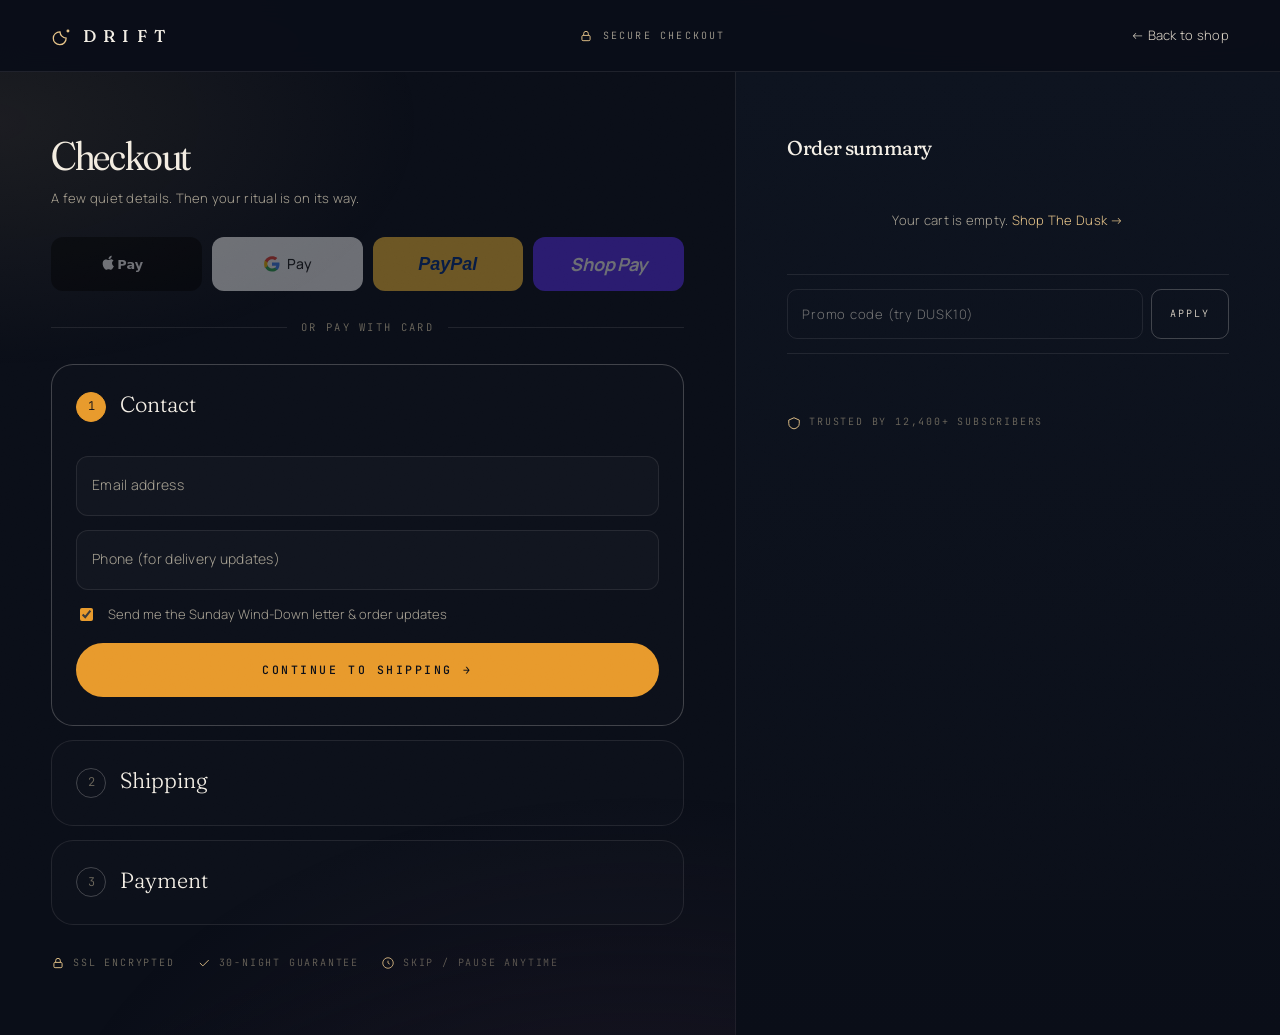
==== commit 8ff1b397: "Upgrade buy-flow + checkout: live-bound flavor card, sticky cart fix Buy section - Replace the cramp" ====
--- a/checkout.html
+++ b/checkout.html
@@ -8,7 +8,7 @@
 <link rel="preconnect" href="https://fonts.googleapis.com">
 <link rel="preconnect" href="https://fonts.gstatic.com" crossorigin>
 <link href="https://fonts.googleapis.com/css2?family=Fraunces:ital,opsz,wght,SOFT@0,9..144,300..700,0..100;1,9..144,300..700,0..100&family=Manrope:wght@200;300;400;500;600;700&family=JetBrains+Mono:wght@400;500;600&display=swap" rel="stylesheet">
-<link rel="stylesheet" href="assets/styles.css?v=20260429b">
+<link rel="stylesheet" href="assets/styles.css?v=20260506a">
 </head>
 <body class="checkout-shell">
 
@@ -217,7 +217,7 @@
           </label>
 
           <button class="btn btn-primary btn-block btn-lg" id="place-order" style="margin-top:22px">
-            <span id="place-label">Place order — <span id="place-total">$0.00</span></span>
+            <span id="place-label">Place order — </span><span id="place-total">$0.00</span>
             <span class="arr">→</span>
           </button>
 
@@ -257,10 +257,19 @@
   </aside>
 </div>
 
-<script src="assets/app.js?v=20260429b"></script>
+<script src="assets/app.js?v=20260506a"></script>
 <script>
+  // Ensure cart state is loaded before first render (app.js init runs on DOMContentLoaded)
+  Cart.load();
+
   // Render order summary
+  const placeBtn = document.getElementById('place-order');
+  const placeLabel = document.getElementById('place-label');
+  const placeTotal = document.getElementById('place-total');
+  let placing = false;
+
   function renderSummary(){
+    if(placing) return; // Don't overwrite the "Placing order…" label mid-flight
     const s = Cart.summary();
     const lines = document.getElementById('sum-lines');
     const totals = document.getElementById('sum-totals');
@@ -268,7 +277,11 @@
     if(s.items.length === 0){
       lines.innerHTML = `<p class="small" style="padding:30px 0; text-align:center">Your cart is empty. <a href="index.html" style="color:var(--amber-soft)">Shop The Dusk →</a></p>`;
       totals.innerHTML = '';
-      document.getElementById('place-total').textContent = '$0.00';
+      placeBtn.disabled = true;
+      placeLabel.textContent = 'Cart is empty';
+      placeTotal.textContent = '';
+      document.querySelectorAll('[data-express]').forEach(b => b.disabled = true);
+      document.getElementById('promo-applied').classList.toggle('show', !!s.promo);
       return;
     }
 
@@ -296,7 +309,13 @@
       <div class="row"><span>Estimated tax</span><span>$${s.tax.toFixed(2)}</span></div>
       <div class="row grand"><span>Total <small>USD</small></span><span>$${s.total.toFixed(2)}</span></div>
     `;
-    document.getElementById('place-total').textContent = `$${s.total.toFixed(2)}`;
+    placeBtn.disabled = false;
+    placeLabel.textContent = 'Place order — ';
+    placeTotal.textContent = `$${s.total.toFixed(2)}`;
+    document.querySelectorAll('[data-express]').forEach(b => b.disabled = false);
+
+    // Promo banner reflects persisted state
+    document.getElementById('promo-applied').classList.toggle('show', !!s.promo);
   }
   renderSummary();
   document.addEventListener('cart:change', renderSummary);
@@ -305,9 +324,9 @@
   const promoInput = document.getElementById('promo');
   document.getElementById('apply-promo').addEventListener('click', () => {
     if(Cart.applyPromo(promoInput.value)){
-      document.getElementById('promo-applied').classList.add('show');
       promoInput.value = '';
       toast('Promo applied · 10% off', 'check');
+      // renderSummary fires via cart:change broadcast
     } else {
       toast('Invalid promo code', 'check');
     }
@@ -373,6 +392,7 @@
     let v = e.target.value.replace(/\D/g,'').slice(0,16);
     e.target.value = v.replace(/(.{4})/g, '$1 ').trim();
     document.querySelectorAll('.card-brand').forEach(x => x.classList.remove('active'));
+    if(!v) return;
     if(/^4/.test(v)) document.getElementById('b-visa').classList.add('active');
     else if(/^(5[1-5]|2[2-7])/.test(v)) document.getElementById('b-mc').classList.add('active');
     else if(/^3[47]/.test(v)) document.getElementById('b-amex').classList.add('active');
@@ -410,9 +430,10 @@
     if(method === 'Card' && !validateStep('payment')){ toast('Please complete payment details'); return; }
     if(Cart.summary().items.length === 0){ toast('Your cart is empty'); return; }
 
-    const btn = document.getElementById('place-order');
-    btn.disabled = true;
-    document.getElementById('place-label').textContent = 'Placing order…';
+    placing = true;
+    placeBtn.disabled = true;
+    placeLabel.textContent = 'Placing order…';
+    placeTotal.textContent = '';
 
     // Build the order
     const order = {
--- a/assets/styles.css
+++ b/assets/styles.css
@@ -689,6 +689,7 @@
   color:var(--muted-2);
 }
 .box{
+  --accent: #E8C58A;
   width:62%; aspect-ratio:1/1.1; position:relative;
   background:linear-gradient(180deg, #0d1326 0%, #050811 100%);
   border-radius:6px;
@@ -696,58 +697,110 @@
     inset 0 1px 0 rgba(248,245,242,.06),
     inset 0 -22px 50px rgba(0,0,0,.6),
     0 50px 80px -10px rgba(0,0,0,.75),
-    0 0 110px rgba(232,154,44,.18);
+    0 0 110px color-mix(in srgb, var(--accent) 28%, transparent);
   transform: rotate(-3deg);
   padding: 16% 14%;
   display:flex; flex-direction:column; justify-content:space-between; align-items:center; text-align:center;
+  transition: box-shadow .5s var(--ease);
 }
 .box-top{ display:flex; flex-direction:column; align-items:center; gap:8px }
-.box-name{ font-family:var(--serif); letter-spacing:.38em; color:var(--amber-soft); font-size:clamp(20px, 2.4vw, 28px); font-variation-settings: "opsz" 36, "SOFT" 50, "wght" 460 }
-.box-tag{ font-family:var(--serif); font-style:italic; color:var(--bone-dim); font-size:11px; letter-spacing:.04em }
-.box-icons{ display:flex; gap:14px; opacity:.55; color:var(--amber-soft) }
+.box-moon{ color: var(--accent); transition: color .35s var(--ease) }
+.box-name{ font-family:var(--serif); letter-spacing:.38em; color: var(--accent); font-size:clamp(20px, 2.4vw, 28px); font-variation-settings: "opsz" 36, "SOFT" 50, "wght" 460; transition: color .35s var(--ease) }
+.box-tag{ font-family:var(--serif); font-style:italic; color:var(--bone-dim); font-size:12px; letter-spacing:.04em; transition: opacity .25s var(--ease) }
+.box-icons{ display:flex; gap:14px; opacity:.55; color: var(--accent); transition: color .35s var(--ease) }
 .box-bottom{ display:flex; flex-direction:column; gap:6px; align-items:center; color:var(--muted); font-size:8.5px; letter-spacing:.26em; text-transform:uppercase; font-family:var(--mono) }
 
+/* Flavor selector — labelled, larger, clearer */
+.flavor-label{
+  display:flex; align-items:baseline; justify-content:space-between; gap:14px;
+  margin:24px 0 12px;
+}
+.flavor-label .lbl{
+  font-family:var(--mono); font-size:10.5px; letter-spacing:.2em; text-transform:uppercase;
+  color:var(--muted);
+}
+.flavor-label .sel{
+  font-family:var(--serif); font-size:15px; color:var(--bone-dim);
+  font-variation-settings: "opsz" 24, "SOFT" 60;
+}
+.flavor-grid{
+  display:grid; grid-template-columns:repeat(3, 1fr); gap:10px;
+  margin-bottom:28px;
+}
+@media(max-width:760px){ .flavor-grid{ grid-template-columns:repeat(2, 1fr) } }
+@media(max-width:380px){ .flavor-grid{ grid-template-columns:1fr } }
+.flavor-card{
+  display:flex; flex-direction:column; align-items:flex-start; gap:6px;
+  padding:14px 14px;
+  border:1px solid var(--hairline); border-radius:14px;
+  background:rgba(248,245,242,.015);
+  text-align:left; transition: border-color .2s var(--ease), background .2s var(--ease), transform .2s var(--ease);
+  position:relative;
+}
+.flavor-card:hover{ border-color:var(--hairline-strong); background:rgba(248,245,242,.04) }
+.flavor-card[aria-checked="true"]{
+  border-color:var(--amber); background:rgba(232,154,44,.07);
+}
+.flavor-card[aria-checked="true"]::after{
+  content:""; position:absolute; top:10px; right:10px;
+  width:14px; height:14px; border-radius:50%; background:var(--amber);
+  box-shadow: inset 0 0 0 3px var(--ink-2);
+}
+.flavor-card .swatch{
+  width:22px; height:22px; border-radius:50%;
+  box-shadow: 0 0 0 1px rgba(248,245,242,.12), inset 0 0 0 2px rgba(0,0,0,.35);
+  flex:none;
+}
+.flavor-card[data-flavor="lavender"] .swatch{ background:#B7A7CB }
+.flavor-card[data-flavor="vanilla"]  .swatch{ background:#E8C58A }
+.flavor-card[data-flavor="cacao"]    .swatch{ background:#6B4226 }
+.flavor-card[data-flavor="chai"]     .swatch{ background:#C8753A }
+.flavor-card[data-flavor="matcha"]   .swatch{ background:#5A7A4D }
+.flavor-card .swatch-mix{
+  background: conic-gradient(#B7A7CB 0 20%, #E8C58A 20% 40%, #6B4226 40% 60%, #C8753A 60% 80%, #5A7A4D 80% 100%);
+}
+.flavor-card .name{
+  font-family:var(--serif); font-size:15.5px; color:var(--bone);
+  font-variation-settings: "opsz" 24, "SOFT" 60;
+  display:flex; align-items:center; gap:8px;
+  line-height:1.15;
+}
+.flavor-card .desc{
+  font-family:var(--mono); font-size:10px; letter-spacing:.14em; text-transform:uppercase;
+  color:var(--muted);
+}
+.flavor-badge{
+  font-family:var(--mono); font-size:8.5px; letter-spacing:.16em; text-transform:uppercase;
+  padding:2px 7px; border-radius:99px; background:rgba(232,154,44,.16); color:var(--amber-soft);
+  font-weight:500;
+}
+
+/* Plan toggle */
 .plan{
   border:1px solid var(--hairline); border-radius:var(--radius-lg);
   padding:6px; background:rgba(248,245,242,.012);
   display:flex; gap:6px; margin-bottom:28px;
 }
 .plan-opt{
-  flex:1; padding:20px; border-radius:calc(var(--radius-lg) - 8px);
-  text-align:left; transition:background .3s var(--ease), outline .3s var(--ease);
+  flex:1; padding:18px 20px; border-radius:calc(var(--radius-lg) - 8px);
+  text-align:left; transition: background .25s var(--ease), outline-color .25s var(--ease);
   position:relative;
-}
-.plan-opt[aria-selected="true"]{ background:rgba(232,154,44,.10); outline:1px solid rgba(232,154,44,.32) }
-.plan-opt .name{ font-family:var(--serif); font-size:20px; display:flex; align-items:center; gap:10px; font-variation-settings: "opsz" 24, "SOFT" 60 }
-.plan-opt .badge{ font-family:var(--mono); font-size:9px; letter-spacing:.2em; text-transform:uppercase; padding:5px 10px; border-radius:999px; background:var(--amber); color:var(--ink); font-weight:600 }
-.plan-opt .price{ font-family:var(--serif); font-size:28px; margin-top:10px; color:var(--bone); font-variation-settings: "opsz" 36, "SOFT" 60 }
-.plan-opt .price s{ color:var(--muted-2); font-size:18px; margin-right:8px }
-.plan-opt .desc{ color:var(--muted); font-size:12px; margin-top:8px; font-family:var(--mono); letter-spacing:.06em }
-
-.flavor-row{ display:flex; gap:10px; margin-bottom:24px; flex-wrap:wrap }
-.flavor{
-  padding:12px 18px; border-radius:999px; border:1px solid var(--hairline-strong);
-  font-family:var(--mono); font-size:10.5px; letter-spacing:.18em; text-transform:uppercase;
-  transition:all .25s var(--ease); display:inline-flex; align-items:center; gap:10px;
-}
-.flavor:hover{ border-color:var(--bone) }
-.flavor[aria-selected="true"]{ background:var(--bone); color:var(--ink); border-color:var(--bone); font-weight:600 }
-.flavor .swatch{ width:10px; height:10px; border-radius:50%; background:var(--amber-soft); flex:none }
-.flavor[data-flavor="lavender"] .swatch{ background:#B7A7CB }
-.flavor[data-flavor="vanilla"]  .swatch{ background:#E8C58A }
-.flavor[data-flavor="cacao"]    .swatch{ background:#6B4226 }
-.flavor[data-flavor="chai"]     .swatch{ background:#C8753A }
-.flavor[data-flavor="matcha"]   .swatch{ background:#5A7A4D }
-.flavor[data-flavor="mix"] .swatch.swatch-mix{
-  background: conic-gradient(#B7A7CB 0 20%, #E8C58A 20% 40%, #6B4226 40% 60%, #C8753A 60% 80%, #5A7A4D 80% 100%);
-  width:14px; height:14px; box-shadow: 0 0 0 1px rgba(248,245,242,.2);
-}
-.flavor-badge{
-  font-family:var(--mono); font-size:8.5px; letter-spacing:.18em; text-transform:uppercase;
-  padding:3px 7px; border-radius:99px; background:rgba(232,154,44,.16); color:var(--amber-soft);
-  margin-left:6px;
-}
-.flavor[aria-selected="true"] .flavor-badge{ background:rgba(11,15,26,.16); color:var(--ink) }
+  outline:1px solid transparent;
+}
+.plan-opt[aria-checked="true"]{ background:rgba(232,154,44,.10); outline-color:rgba(232,154,44,.34) }
+.plan-opt .name{ font-family:var(--serif); font-size:18px; display:flex; align-items:center; gap:10px; flex-wrap:wrap; font-variation-settings: "opsz" 24, "SOFT" 60 }
+.plan-opt .badge{ font-family:var(--mono); font-size:9px; letter-spacing:.2em; text-transform:uppercase; padding:4px 9px; border-radius:999px; background:var(--amber); color:var(--ink); font-weight:600 }
+.plan-opt .price{ font-family:var(--serif); font-size:26px; margin-top:8px; color:var(--bone); font-variation-settings: "opsz" 36, "SOFT" 60; display:flex; align-items:baseline; gap:8px; flex-wrap:wrap }
+.plan-opt .price s{ color:var(--muted-2); font-size:16px; font-variation-settings: "opsz" 24, "SOFT" 60 }
+.plan-opt .price .per{ font-family:var(--mono); font-size:11px; letter-spacing:.14em; text-transform:uppercase; color:var(--muted); font-weight:400; margin-left:4px }
+.plan-opt .desc{ color:var(--muted); font-size:11.5px; margin-top:8px; font-family:var(--mono); letter-spacing:.06em }
+
+/* Smooth flash on price update */
+@keyframes priceFlash{
+  0%   { color:var(--amber); }
+  100% { color:inherit; }
+}
+.flash{ animation: priceFlash .55s var(--ease-out) }
 
 .perks{ display:grid; grid-template-columns:1fr 1fr; gap:14px 28px; margin-top:28px }
 .perk{ display:flex; align-items:center; gap:12px; color:var(--bone-dim); font-size:13.5px }
@@ -871,8 +924,9 @@
   transition:transform .2s var(--ease), opacity .2s, box-shadow .25s var(--ease);
   border:1px solid transparent;
 }
-.pay-btn:hover{ transform:translateY(-2px); box-shadow:0 14px 30px -8px rgba(0,0,0,.55) }
+.pay-btn:hover:not(:disabled){ transform:translateY(-2px); box-shadow:0 14px 30px -8px rgba(0,0,0,.55) }
 .pay-btn:active{ transform:translateY(0) }
+.pay-btn:disabled{ opacity:.4; cursor:not-allowed }
 .pay-apple{ background:#000; color:#fff }
 .pay-apple svg{ height:22px }
 .pay-google{ background:#fff; color:#1f1f1f; gap:6px; font-size:14px; font-family:'Roboto', var(--sans); font-weight:500 }
@@ -1528,240 +1582,254 @@
   .buy-quiz-hint .cta{ flex-basis:100%; padding-top:6px; border-top:1px solid var(--hairline) }
 }
 
-/* Modal shell */
+/* =========================================================
+   DRIFT DIAGNOSTIC — Modal
+   Simple, calm, restrained
+   ========================================================= */
 .dx-modal{
   position:fixed; inset:0; z-index:90;
-  background:rgba(8,11,18,.78);
-  backdrop-filter: blur(14px) saturate(140%);
-  -webkit-backdrop-filter: blur(14px) saturate(140%);
+  background:rgba(8,11,18,.72);
+  backdrop-filter: blur(10px);
+  -webkit-backdrop-filter: blur(10px);
   opacity:0; pointer-events:none;
-  transition: opacity .45s var(--ease);
-  display:flex; align-items:center; justify-content:center; padding:var(--gutter);
+  transition: opacity .3s var(--ease);
+  display:flex; align-items:center; justify-content:center;
+  padding:var(--gutter);
 }
 .dx-modal.open{ opacity:1; pointer-events:auto }
-.dx-modal::before{
-  content:""; position:absolute; inset:auto 0 0 0; height:60%;
-  background:radial-gradient(50% 60% at 50% 100%, rgba(232,154,44,.16), transparent 70%);
-  pointer-events:none;
-}
 
 .dx-card{
-  position:relative; width:min(720px, 100%); max-height:92svh; overflow:hidden;
-  background: linear-gradient(180deg, var(--ink-2), var(--ink));
-  border:1px solid var(--hairline-strong); border-radius:var(--radius-xl);
-  box-shadow: var(--shadow-soft), 0 0 0 1px rgba(232,154,44,.06) inset;
-  transform:translateY(20px) scale(.98);
-  transition: transform .55s var(--ease-out);
+  position:relative; width:min(640px, 100%); max-height:92svh; overflow:hidden;
+  background: var(--ink-2);
+  border:1px solid var(--hairline-strong); border-radius:var(--radius-lg);
+  box-shadow: var(--shadow-soft);
+  transform:translateY(12px);
+  transition: transform .35s var(--ease-out);
   display:flex; flex-direction:column;
 }
 .dx-modal.open .dx-card{ transform:none }
 
 .dx-head{
   display:flex; align-items:center; justify-content:space-between;
-  padding:22px 28px; border-bottom:1px solid var(--hairline);
-}
-.dx-head .h-l{ display:flex; align-items:center; gap:14px }
-.dx-head .badge{
-  font-family:var(--mono); font-size:9.5px; letter-spacing:.2em; text-transform:uppercase;
-  padding:6px 11px; border:1px solid var(--hairline-strong); border-radius:999px; color:var(--amber-soft);
-  display:inline-flex; align-items:center; gap:8px;
-}
-.dx-head .badge::before{
-  content:""; width:6px; height:6px; border-radius:99px; background:var(--amber);
-  box-shadow: 0 0 0 0 var(--amber);
-  animation: dxPulse 2s ease-in-out infinite;
-}
-@keyframes dxPulse{ 0%,100%{ box-shadow:0 0 0 0 rgba(232,154,44,.5) } 50%{ box-shadow:0 0 0 6px rgba(232,154,44,0) } }
-.dx-head .title{ font-family:var(--serif); font-size:18px; font-variation-settings: "opsz" 24, "SOFT" 60 }
-.dx-head .progress{ font-family:var(--mono); font-size:11px; letter-spacing:.18em; color:var(--muted) }
-.dx-head .close{ width:36px; height:36px; border-radius:999px; border:1px solid var(--hairline-strong); display:flex; align-items:center; justify-content:center; color:var(--bone-dim); transition:all .25s }
-.dx-head .close:hover{ background:rgba(248,245,242,.05); color:var(--bone) }
-
-/* Progress bar */
-.dx-progress-bar{ height:2px; background:var(--hairline); position:relative }
-.dx-progress-bar::after{
-  content:""; position:absolute; inset:0 auto 0 0; width:0%;
-  background:linear-gradient(90deg, var(--amber-soft), var(--amber));
-  transition: width .55s var(--ease-out);
-}
-
-/* Body */
-.dx-body{ padding: 38px 36px 30px; overflow-y:auto; flex:1 }
-@media (max-width:560px){ .dx-body{ padding:28px 22px 22px } .dx-head{ padding:18px 22px } }
-
-.dx-stage{ position:relative; min-height:340px }
+  padding:20px 26px;
+}
+.dx-head .title{
+  font-family:var(--serif); font-size:17px; color:var(--bone);
+  font-variation-settings: "opsz" 24, "SOFT" 60;
+}
+.dx-head-right{ display:flex; align-items:center; gap:14px }
+.dx-head .progress{
+  font-family:var(--mono); font-size:11px; letter-spacing:.18em; color:var(--muted);
+}
+.dx-head .close{
+  width:32px; height:32px; border-radius:999px;
+  border:1px solid var(--hairline);
+  display:flex; align-items:center; justify-content:center;
+  color:var(--bone-dim); transition:all .2s;
+  font-size:14px;
+}
+.dx-head .close:hover{ background:rgba(248,245,242,.05); color:var(--bone); border-color:var(--hairline-strong) }
+
+.dx-progress-bar{
+  height:2px; background:var(--hairline); position:relative; overflow:hidden;
+}
+.dx-progress-fill{
+  position:absolute; left:0; top:0; bottom:0; width:0%;
+  background: var(--amber);
+  transition: width .4s var(--ease-out);
+}
+
+.dx-body{ padding:28px 30px 24px; overflow-y:auto; flex:1 }
+@media (max-width:560px){
+  .dx-body{ padding:22px 20px 20px }
+  .dx-head{ padding:16px 20px }
+}
+
+.dx-stage{ min-height:300px }
 .dx-screen{
-  position:absolute; inset:0;
-  opacity:0; transform:translateY(14px); pointer-events:none;
-  transition: opacity .5s var(--ease), transform .5s var(--ease);
-}
-.dx-screen.active{ opacity:1; transform:none; pointer-events:auto; position:relative }
+  opacity:0; transform:translateY(8px);
+  transition: opacity .3s var(--ease), transform .3s var(--ease);
+}
+.dx-screen.active{ opacity:1; transform:none }
 
 /* Question screen */
-.dx-q-eyebrow{ font-family:var(--mono); font-size:10.5px; letter-spacing:.2em; text-transform:uppercase; color:var(--amber-soft) }
+.dx-q-eyebrow{
+  font-family:var(--mono); font-size:10.5px; letter-spacing:.18em;
+  text-transform:uppercase; color:var(--muted);
+}
 .dx-q-text{
-  font-family:var(--serif); font-size:clamp(24px, 3.4vw, 34px); line-height:1.18; margin:14px 0 8px;
-  font-variation-settings: "opsz" 36, "SOFT" 80, "wght" 400; color:var(--bone);
-}
-.dx-q-text .cursor-blink{
-  display:inline-block; width:.5ch; height:.9em; vertical-align:-.1em;
-  background:var(--amber); margin-left:4px;
-  animation:dxBlink 1s steps(2) infinite;
-}
-@keyframes dxBlink{ 50%{ opacity:0 } }
-
-.dx-q-hint{ color:var(--muted); font-size:13px; margin-bottom:24px }
-
-.dx-options{ display:flex; flex-direction:column; gap:10px; margin-top:18px }
+  font-family:var(--serif); font-size:clamp(22px, 3vw, 28px);
+  line-height:1.25; margin:10px 0 8px; color:var(--bone);
+  font-variation-settings: "opsz" 32, "SOFT" 60, "wght" 400;
+}
+.dx-q-hint{ color:var(--muted); font-size:13.5px; margin:0 0 20px }
+
+.dx-options{ display:flex; flex-direction:column; gap:8px }
 .dx-option{
-  display:flex; align-items:center; gap:14px; padding:16px 18px;
-  border:1px solid var(--hairline); border-radius:14px;
-  background:rgba(248,245,242,.014);
-  text-align:left; transition: all .25s var(--ease);
-  font-size:15px; color:var(--bone-dim);
-}
-.dx-option:hover{ border-color:var(--hairline-strong); background:rgba(248,245,242,.04) }
-.dx-option[aria-selected="true"]{
-  border-color:var(--amber); background:rgba(232,154,44,.07);
+  display:flex; align-items:center; gap:14px;
+  padding:14px 16px;
+  border:1px solid var(--hairline); border-radius:10px;
+  background:transparent;
+  text-align:left;
+  transition: border-color .2s, background .2s;
+  font-size:14.5px; color:var(--bone-dim);
+  width:100%;
+}
+.dx-option:hover{
+  border-color:var(--hairline-strong);
+  background:rgba(248,245,242,.025);
   color:var(--bone);
 }
+.dx-option[aria-checked="true"]{
+  border-color:var(--amber);
+  background:rgba(232,154,44,.06);
+  color:var(--bone);
+}
 .dx-option .opt-check{
-  width:18px; height:18px; border-radius:50%; border:1px solid var(--hairline-strong);
-  flex:none; display:flex; align-items:center; justify-content:center;
-  transition: all .25s var(--ease);
-}
-.dx-option[aria-selected="true"] .opt-check{
-  background:var(--amber); border-color:var(--amber);
-}
-.dx-option[aria-selected="true"] .opt-check::after{
-  content:""; width:6px; height:6px; border-radius:50%; background:var(--ink);
-}
-.dx-option .opt-text{ flex:1 }
-.dx-option .opt-mono{ font-family:var(--mono); font-size:10px; letter-spacing:.18em; color:var(--muted-2); text-transform:uppercase }
+  width:18px; height:18px; border-radius:50%;
+  border:1.5px solid var(--hairline-strong);
+  flex:none;
+  display:flex; align-items:center; justify-content:center;
+  transition: all .2s;
+}
+.dx-option[aria-checked="true"] .opt-check{
+  border-color:var(--amber);
+}
+.dx-option[aria-checked="true"] .opt-check::after{
+  content:""; width:8px; height:8px; border-radius:50%; background:var(--amber);
+}
+.dx-option .opt-text{ flex:1; line-height:1.45 }
 
 /* Slider */
-.dx-slider-wrap{ margin-top:24px }
+.dx-slider-wrap{ margin-top:8px }
+.dx-slider-value{
+  display:flex; align-items:baseline; gap:10px;
+}
+.dx-slider-value .num{
+  font-family:var(--serif); font-size:48px; line-height:1; color:var(--amber);
+  font-variation-settings: "opsz" 96, "SOFT" 50;
+}
+.dx-slider-value .of{
+  font-family:var(--mono); font-size:11px; letter-spacing:.16em;
+  color:var(--muted); text-transform:uppercase;
+}
 .dx-slider{
   -webkit-appearance:none; appearance:none;
-  width:100%; height:2px; background:var(--hairline); border-radius:99px; outline:none;
-  margin: 22px 0 14px;
+  width:100%; height:2px; background:var(--hairline);
+  border-radius:99px; outline:none;
+  margin:22px 0 10px;
 }
 .dx-slider::-webkit-slider-thumb{
   -webkit-appearance:none; appearance:none;
-  width:24px; height:24px; border-radius:50%; background:var(--amber); cursor:pointer;
-  border:3px solid var(--ink); box-shadow: 0 0 0 1px var(--amber), 0 0 16px rgba(232,154,44,.4);
-  transition: transform .15s;
-}
-.dx-slider::-webkit-slider-thumb:hover{ transform:scale(1.1) }
+  width:22px; height:22px; border-radius:50%;
+  background:var(--amber); cursor:pointer;
+  border:3px solid var(--ink-2);
+  box-shadow: 0 0 0 1px var(--amber);
+}
 .dx-slider::-moz-range-thumb{
-  width:24px; height:24px; border-radius:50%; background:var(--amber); cursor:pointer;
-  border:3px solid var(--ink); box-shadow: 0 0 0 1px var(--amber);
+  width:22px; height:22px; border-radius:50%;
+  background:var(--amber); cursor:pointer;
+  border:3px solid var(--ink-2);
+  box-shadow: 0 0 0 1px var(--amber);
 }
 .dx-slider-labels{
   display:flex; justify-content:space-between;
-  font-family:var(--mono); font-size:10px; letter-spacing:.18em; text-transform:uppercase; color:var(--muted-2);
-}
-.dx-slider-value{
-  display:flex; align-items:baseline; gap:8px; font-family:var(--serif);
-}
-.dx-slider-value .num{ font-size:54px; line-height:1; color:var(--amber); font-variation-settings: "opsz" 96, "SOFT" 60 }
-.dx-slider-value .of{ font-family:var(--mono); font-size:11px; letter-spacing:.18em; color:var(--muted); text-transform:uppercase }
-
-/* Footer of dx (Continue / Back) */
+  font-family:var(--mono); font-size:10px; letter-spacing:.18em;
+  text-transform:uppercase; color:var(--muted-2);
+}
+
+/* Footer */
 .dx-foot{
-  padding:18px 36px 24px; border-top:1px solid var(--hairline);
+  padding:16px 30px 22px;
+  border-top:1px solid var(--hairline);
   display:flex; align-items:center; justify-content:space-between; gap:12px;
 }
-@media(max-width:560px){ .dx-foot{ padding:16px 22px 20px } }
-.dx-foot .back{ font-family:var(--mono); font-size:10.5px; letter-spacing:.2em; text-transform:uppercase; color:var(--muted); transition:color .2s }
-.dx-foot .back:hover{ color:var(--bone) }
-.dx-foot .back:disabled{ opacity:.3 }
-.dx-foot .next{ padding:14px 26px; font-size:11px }
-.dx-foot .next:disabled{ opacity:.4 }
-
-/* Thinking screen */
-.dx-thinking{
-  display:flex; flex-direction:column; align-items:center; justify-content:center;
-  text-align:center; min-height:340px; gap:24px;
-}
-.dx-thinking .moon-spin{
-  width:80px; height:80px; border-radius:50%;
-  background: radial-gradient(circle at 35% 35%, #2a2f44 0%, #161b2c 55%, #0a0e1a 100%);
-  box-shadow: 0 0 60px rgba(232,154,44,.3), inset 20px 20px 60px rgba(232,154,44,.15);
-  position:relative;
-  animation: dxSpin 4s linear infinite;
-}
-.dx-thinking .moon-spin::after{
-  content:""; position:absolute; inset:-12px; border-radius:50%;
-  border:1px dashed rgba(232,197,138,.4);
-  animation: dxSpin 8s linear infinite reverse;
-}
-@keyframes dxSpin{ to{ transform:rotate(360deg) } }
-.dx-thinking .think-line{
-  font-family:var(--serif); font-style:italic; font-size:20px;
-  color:var(--bone-dim); max-width:30ch; line-height:1.4;
-  font-variation-settings: "opsz" 24, "SOFT" 100, "wght" 360;
-}
-.dx-thinking .think-mono{
-  font-family:var(--mono); font-size:10.5px; letter-spacing:.22em; text-transform:uppercase;
-  color:var(--amber-soft); display:flex; align-items:center; gap:8px;
-}
-.dx-thinking .think-mono .dotty{ display:inline-flex; gap:3px }
-.dx-thinking .think-mono .dotty span{ width:4px; height:4px; border-radius:99px; background:var(--amber); animation: dxBlinkDot 1.4s ease-in-out infinite }
-.dx-thinking .think-mono .dotty span:nth-child(2){ animation-delay:.2s }
-.dx-thinking .think-mono .dotty span:nth-child(3){ animation-delay:.4s }
-@keyframes dxBlinkDot{ 0%,100%{ opacity:.2 } 50%{ opacity:1 } }
+@media(max-width:560px){ .dx-foot{ padding:14px 20px 18px } }
+.dx-foot .back{
+  font-family:var(--mono); font-size:10.5px; letter-spacing:.18em;
+  text-transform:uppercase; color:var(--muted); transition:color .2s;
+}
+.dx-foot .back:hover:not(:disabled){ color:var(--bone) }
+.dx-foot .back:disabled{ opacity:.25; cursor:default }
+.dx-foot .next{ padding:12px 22px; font-size:11px }
+.dx-foot .next:disabled{ opacity:.35; cursor:default }
 
 /* Result screen */
-.dx-result{ position:relative }
-.dx-result .res-eyebrow{ font-family:var(--mono); font-size:10.5px; letter-spacing:.22em; text-transform:uppercase; color:var(--amber-soft) }
-.dx-result h2{ font-size:clamp(36px, 6vw, 56px); margin-top:10px; line-height:1.04 }
-.dx-result h2 em{ color:var(--amber-soft) }
-.dx-result .res-body{ color:var(--bone-dim); font-size:15px; line-height:1.7; margin-top:20px; max-width:56ch }
-.dx-result .res-body strong{ color:var(--bone); font-weight:400; font-family:var(--serif); font-style:italic }
+.dx-result{ }
+.dx-result-title{
+  font-family:var(--serif); font-size:clamp(28px, 4vw, 36px);
+  line-height:1.1; margin:8px 0 14px; color:var(--bone);
+  font-variation-settings: "opsz" 48, "SOFT" 60, "wght" 400;
+}
+.dx-result-blurb{
+  color:var(--bone-dim); font-size:14.5px; line-height:1.7;
+  margin:0 0 24px; max-width:56ch;
+}
+.dx-ingreds{
+  display:grid; grid-template-columns:1fr 1fr; gap:8px;
+  margin-bottom:22px;
+}
+@media(max-width:560px){ .dx-ingreds{ grid-template-columns:1fr } }
+.dx-ingred{
+  background:rgba(248,245,242,.025);
+  border:1px solid var(--hairline);
+  border-radius:10px;
+  padding:14px 14px;
+}
+.dx-ingred .ig-name{
+  font-family:var(--serif); font-size:14.5px; color:var(--bone);
+  font-variation-settings: "opsz" 24, "SOFT" 50;
+}
+.dx-ingred .ig-why{
+  color:var(--muted); font-size:12.5px; margin-top:4px; line-height:1.5;
+}
+.dx-ingred .ig-dose{
+  font-family:var(--mono); font-size:9.5px; letter-spacing:.16em;
+  text-transform:uppercase; color:var(--amber-soft); margin-top:8px;
+}
 
 .dx-rec{
-  margin-top:30px; border:1px solid var(--hairline); border-radius:var(--radius-lg);
-  padding:24px; background:linear-gradient(180deg, rgba(232,154,44,.06), transparent);
-  display:grid; grid-template-columns: auto 1fr auto; gap:18px; align-items:center;
-}
-@media(max-width:560px){ .dx-rec{ grid-template-columns: auto 1fr; row-gap:16px } .dx-rec .rec-cta{ grid-column: 1/-1 } }
-
-.dx-rec .rec-thumb{
-  width:64px; height:78px; border-radius:8px;
-  background:linear-gradient(180deg, #11182a, #060a17); border:1px solid var(--hairline);
-  display:flex; align-items:center; justify-content:center; flex:none; position:relative;
-  box-shadow: inset 0 1px 0 rgba(248,245,242,.06);
-}
-.dx-rec .rec-thumb::before{
-  content:""; position:absolute; inset:auto 0 -10% 0; height:60%;
-  background:radial-gradient(50% 60% at 50% 0%, rgba(232,154,44,.22), transparent 70%);
-}
-.dx-rec .rec-thumb-mark{ font-family:var(--serif); font-size:10px; letter-spacing:.32em; color:var(--amber-soft); position:relative; z-index:1 }
-.dx-rec .rec-info .rec-flavor{ font-family:var(--serif); font-size:18px; font-variation-settings: "opsz" 24, "SOFT" 80 }
-.dx-rec .rec-info .rec-plan{ display:block; color:var(--muted); font-family:var(--mono); font-size:10px; letter-spacing:.16em; text-transform:uppercase; margin-top:6px }
-.dx-rec .rec-cta{ padding:13px 22px; font-size:10.5px; white-space:nowrap }
-
-.dx-ingreds{
-  margin-top:22px; display:grid; grid-template-columns:1fr 1fr; gap:1px;
-  background:var(--hairline); border:1px solid var(--hairline); border-radius:14px; overflow:hidden;
-}
-@media(max-width:560px){ .dx-ingreds{ grid-template-columns:1fr } }
-.dx-ingred{ background:var(--ink-2); padding:18px 18px }
-.dx-ingred .ig-name{ font-family:var(--serif); font-size:16px; font-variation-settings: "opsz" 24, "SOFT" 60 }
-.dx-ingred .ig-why{ color:var(--muted); font-size:12.5px; margin-top:4px; line-height:1.5 }
-.dx-ingred .ig-dose{ font-family:var(--mono); font-size:9.5px; letter-spacing:.16em; text-transform:uppercase; color:var(--amber-soft); margin-top:8px }
+  border:1px solid var(--hairline); border-radius:12px;
+  padding:18px 20px;
+  background:rgba(232,154,44,.04);
+  display:flex; align-items:center; justify-content:space-between; gap:16px;
+  flex-wrap:wrap;
+}
+.dx-rec .rec-info{ flex:1; min-width:200px }
+.dx-rec .rec-label{
+  font-family:var(--mono); font-size:9.5px; letter-spacing:.18em;
+  text-transform:uppercase; color:var(--muted);
+}
+.dx-rec .rec-flavor{
+  font-family:var(--serif); font-size:18px; color:var(--bone);
+  margin-top:4px;
+  font-variation-settings: "opsz" 24, "SOFT" 60;
+}
+.dx-rec .rec-plan{
+  display:block; color:var(--muted);
+  font-family:var(--mono); font-size:10px; letter-spacing:.14em;
+  text-transform:uppercase; margin-top:4px;
+}
+.dx-result-actions{
+  display:flex; flex-direction:column; gap:8px; align-items:flex-end;
+}
+@media(max-width:560px){
+  .dx-result-actions{ width:100%; align-items:stretch }
+  .dx-result-actions .btn{ width:100% }
+}
+.dx-result-actions .btn{ padding:12px 22px; font-size:11px; white-space:nowrap }
+.dx-restart{
+  font-family:var(--mono); font-size:10px; letter-spacing:.16em;
+  text-transform:uppercase; color:var(--muted); transition:color .2s;
+  text-align:right;
+}
+.dx-restart:hover{ color:var(--bone) }
+@media(max-width:560px){ .dx-restart{ text-align:center } }
 
 .dx-disclaim{
-  margin-top:20px; font-family:var(--mono); font-size:9.5px; letter-spacing:.14em; text-transform:uppercase; color:var(--muted-2); text-align:center;
-}
-
-/* Mobile launcher */
-@media (max-width: 720px){
-  .dx-launcher{ right:14px; bottom:14px; padding:12px 18px 12px 14px }
-  .dx-launcher .lbl .t{ font-size:13.5px }
-  .dx-launcher .ico{ width:30px; height:30px }
-  .dx-launcher .ico svg{ width:14px; height:14px }
+  margin-top:18px;
+  font-family:var(--mono); font-size:9.5px; letter-spacing:.14em;
+  text-transform:uppercase; color:var(--muted-2); text-align:center;
 }
 
 /* =========================================================
@@ -1770,10 +1838,10 @@
 
 /* Restore native cursors on touch / narrow viewports */
 @media (max-width: 880px), (hover: none){
-  body, button, summary, details summary, .flavor, .plan-opt,
+  body, button, summary, details summary, .flavor-card, .plan-opt,
   .ing-item, .pillar, .step, .review, .cart-line, .qty-control button,
   .icon-btn, .menu-btn, .close-btn, .btn, a { cursor: auto }
-  a, button, .btn, summary, .flavor, .plan-opt, .icon-btn,
+  a, button, .btn, summary, .flavor-card, .plan-opt, .icon-btn,
   .menu-btn, .close-btn, .qty-control button, [role="button"] { cursor: pointer }
   input, textarea, select { cursor: text }
   .cursor { display:none !important }
